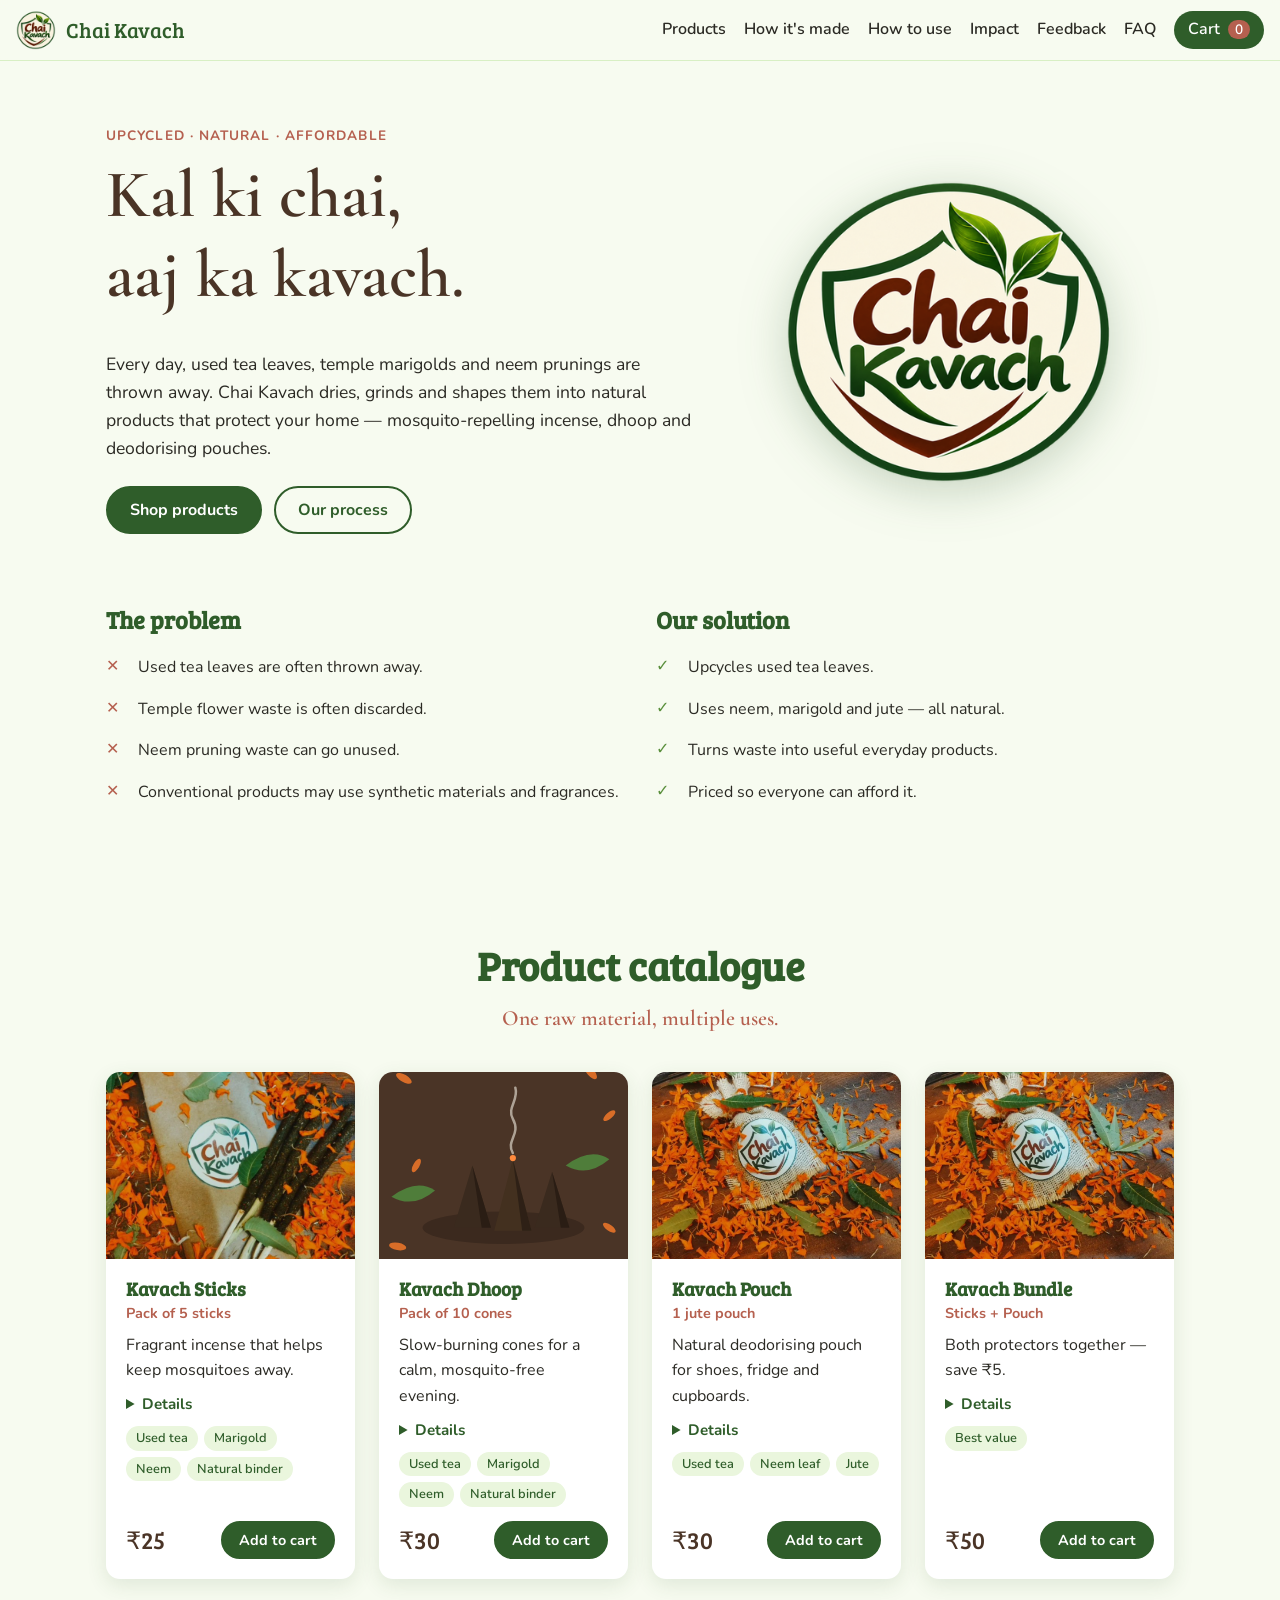
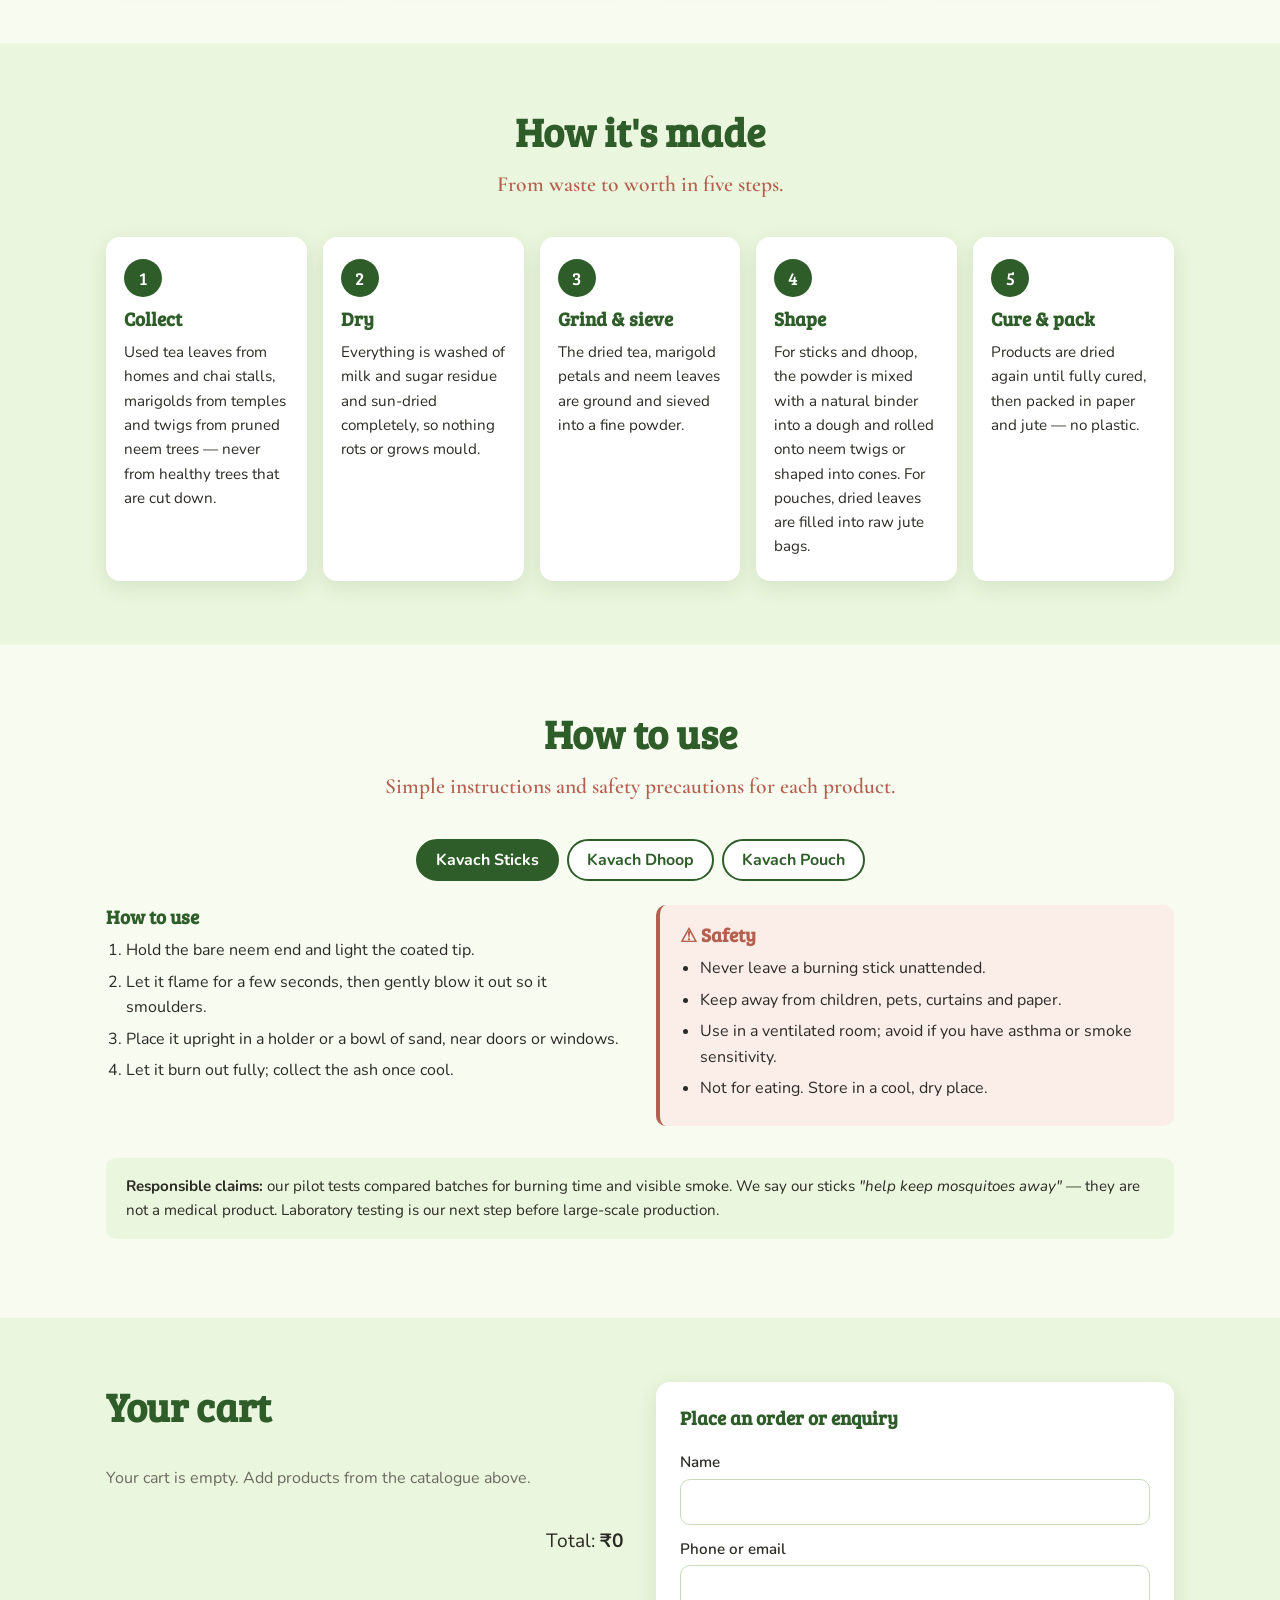
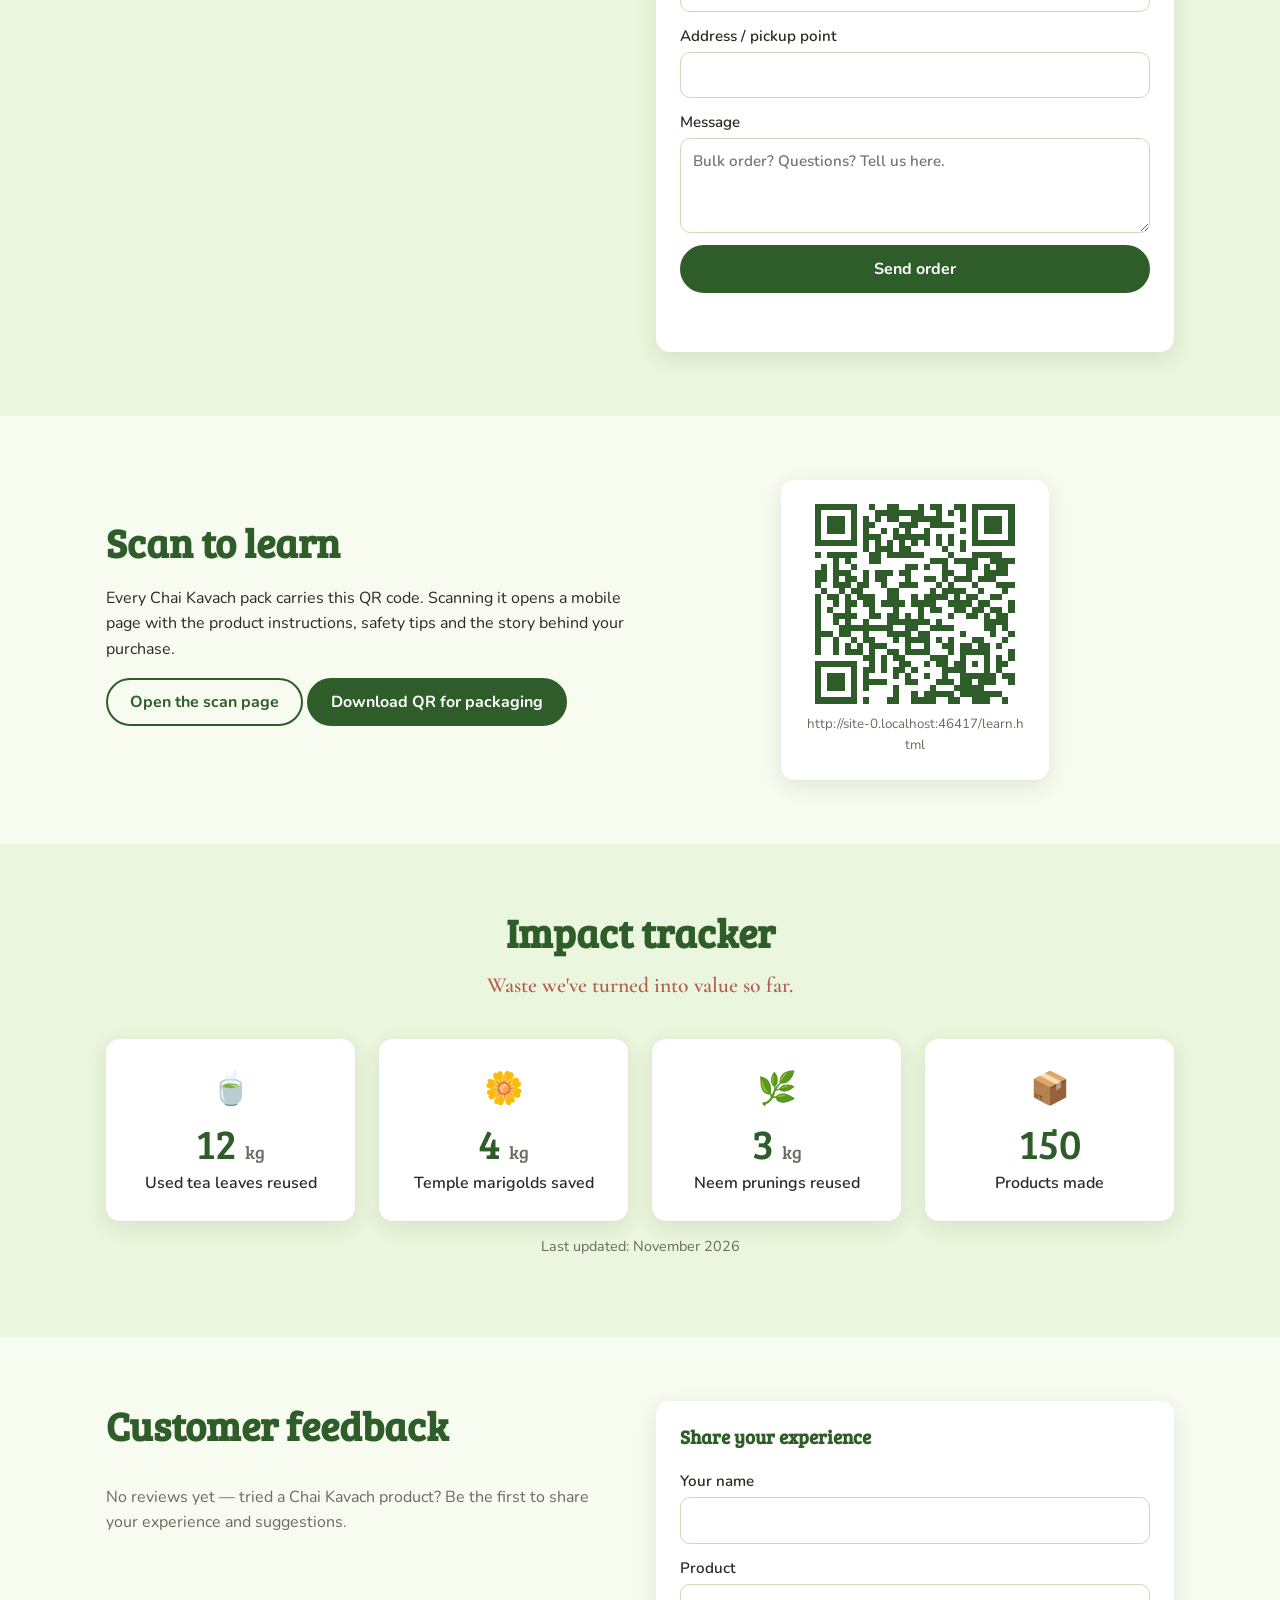
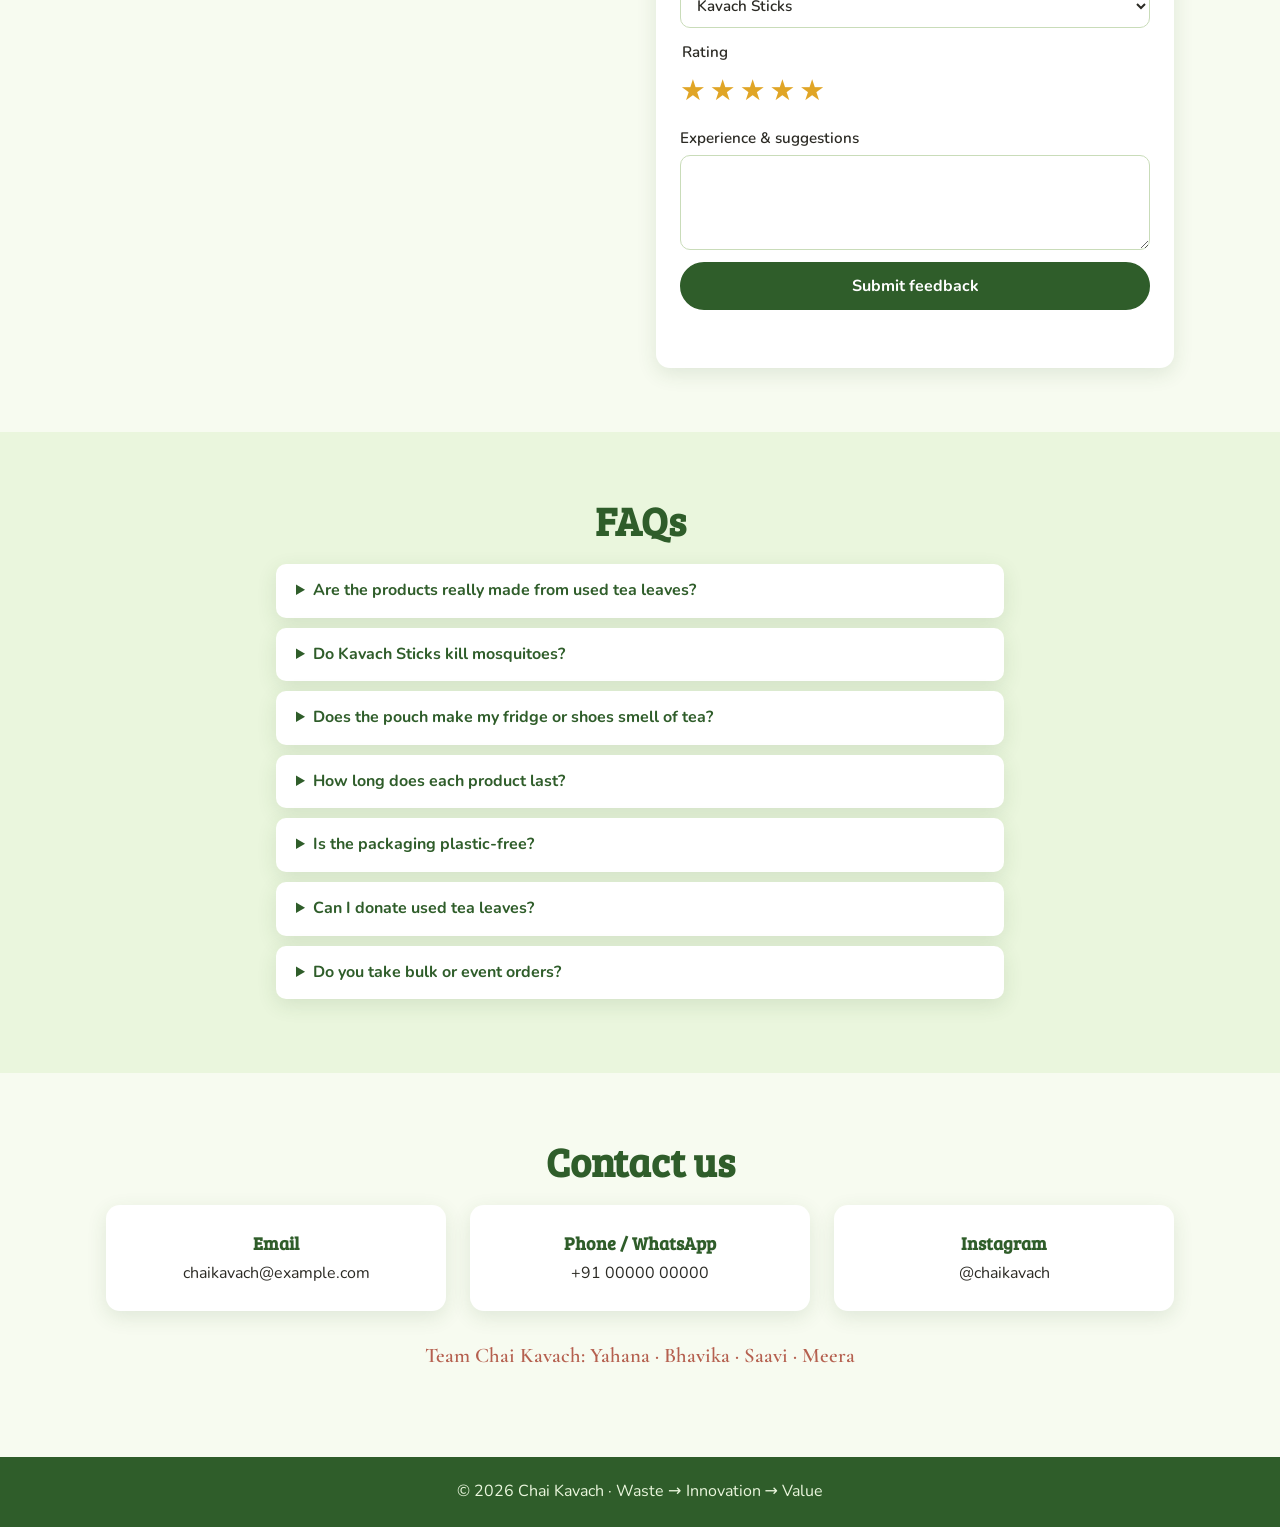
==== index.html @ c79f97a3 "Chai Kavach website Co-Authored-By: Claude Opus 5.5 <noreply@anthropic.com> Claude-Session: https://" ====
<!doctype html>
<html lang="en">
<head>
  <meta charset="utf-8">
  <meta name="viewport" content="width=device-width, initial-scale=1">
  <title>Chai Kavach — Kal ki chai, aaj ka kavach</title>
  <meta name="description" content="Chai Kavach upcycles used tea leaves, temple marigolds and pruned neem into natural incense sticks, dhoop and deodorising pouches.">
  <link rel="icon" href="images/favicon.png">
  <link rel="preconnect" href="https://fonts.googleapis.com">
  <link rel="preconnect" href="https://fonts.gstatic.com" crossorigin>
  <link href="https://fonts.googleapis.com/css2?family=Bree+Serif&family=Cormorant+Garamond:wght@500;600&family=Nunito:wght@400;600;700&display=swap" rel="stylesheet">
  <link rel="stylesheet" href="css/style.css">
</head>
<body>

<header class="site-header">
  <a href="#home" class="brand"><img src="images/logo.png" alt="" width="40" height="40"> Chai Kavach</a>
  <button class="nav-toggle" aria-expanded="false" aria-controls="nav" aria-label="Open menu">☰</button>
  <nav id="nav" class="nav">
    <a href="#products">Products</a>
    <a href="#made">How it's made</a>
    <a href="#use">How to use</a>
    <a href="#impact">Impact</a>
    <a href="#feedback">Feedback</a>
    <a href="#faq">FAQ</a>
    <a href="#shop" class="cart-link">Cart <span class="cart-count" id="cartCount">0</span></a>
  </nav>
</header>

<main>

<!-- HOME -->
<section id="home" class="hero">
  <div class="hero-text">
    <p class="eyebrow">Upcycled · Natural · Affordable</p>
    <h1>Kal ki chai,<br>aaj ka kavach.</h1>
    <p class="lead">Every day, used tea leaves, temple marigolds and neem prunings are thrown away. Chai Kavach dries, grinds and shapes them into natural products that protect your home — mosquito-repelling incense, dhoop and deodorising pouches.</p>
    <div class="hero-cta">
      <a href="#products" class="btn">Shop products</a>
      <a href="#made" class="btn btn-ghost">Our process</a>
    </div>
  </div>
  <img class="hero-logo" src="images/logo.png" alt="Chai Kavach logo" width="320" height="320">
</section>

<section class="problem">
  <div class="wrap two-col">
    <div>
      <h2>The problem</h2>
      <ul class="ticks bad">
        <li>Used tea leaves are often thrown away.</li>
        <li>Temple flower waste is often discarded.</li>
        <li>Neem pruning waste can go unused.</li>
        <li>Conventional products may use synthetic materials and fragrances.</li>
      </ul>
    </div>
    <div>
      <h2>Our solution</h2>
      <ul class="ticks good">
        <li>Upcycles used tea leaves.</li>
        <li>Uses neem, marigold and jute — all natural.</li>
        <li>Turns waste into useful everyday products.</li>
        <li>Priced so everyone can afford it.</li>
      </ul>
    </div>
  </div>
</section>

<!-- PRODUCTS -->
<section id="products" class="wrap">
  <h2 class="section-title">Product catalogue</h2>
  <p class="section-sub">One raw material, multiple uses.</p>
  <div class="grid products" id="productGrid"><!-- filled by js --></div>
</section>

<!-- HOW IT'S MADE -->
<section id="made" class="band">
  <div class="wrap">
    <h2 class="section-title">How it's made</h2>
    <p class="section-sub">From waste to worth in five steps.</p>
    <ol class="steps">
      <li><span>1</span><h3>Collect</h3><p>Used tea leaves from homes and chai stalls, marigolds from temples and twigs from pruned neem trees — never from healthy trees that are cut down.</p></li>
      <li><span>2</span><h3>Dry</h3><p>Everything is washed of milk and sugar residue and sun-dried completely, so nothing rots or grows mould.</p></li>
      <li><span>3</span><h3>Grind &amp; sieve</h3><p>The dried tea, marigold petals and neem leaves are ground and sieved into a fine powder.</p></li>
      <li><span>4</span><h3>Shape</h3><p>For sticks and dhoop, the powder is mixed with a natural binder into a dough and rolled onto neem twigs or shaped into cones. For pouches, dried leaves are filled into raw jute bags.</p></li>
      <li><span>5</span><h3>Cure &amp; pack</h3><p>Products are dried again until fully cured, then packed in paper and jute — no plastic.</p></li>
    </ol>
  </div>
</section>

<!-- HOW TO USE -->
<section id="use" class="wrap">
  <h2 class="section-title">How to use</h2>
  <p class="section-sub">Simple instructions and safety precautions for each product.</p>
  <div class="tabs" role="tablist">
    <button role="tab" aria-selected="true" data-tab="use-sticks">Kavach Sticks</button>
    <button role="tab" aria-selected="false" data-tab="use-dhoop">Kavach Dhoop</button>
    <button role="tab" aria-selected="false" data-tab="use-pouch">Kavach Pouch</button>
  </div>
  <div class="tab-panel" id="use-sticks">
    <div class="two-col">
      <div><h3>How to use</h3><ol>
        <li>Hold the bare neem end and light the coated tip.</li>
        <li>Let it flame for a few seconds, then gently blow it out so it smoulders.</li>
        <li>Place it upright in a holder or a bowl of sand, near doors or windows.</li>
        <li>Let it burn out fully; collect the ash once cool.</li></ol></div>
      <div class="safety"><h3>⚠ Safety</h3><ul>
        <li>Never leave a burning stick unattended.</li>
        <li>Keep away from children, pets, curtains and paper.</li>
        <li>Use in a ventilated room; avoid if you have asthma or smoke sensitivity.</li>
        <li>Not for eating. Store in a cool, dry place.</li></ul></div>
    </div>
  </div>
  <div class="tab-panel" id="use-dhoop" hidden>
    <div class="two-col">
      <div><h3>How to use</h3><ol>
        <li>Place one cone on a heat-proof dish or dhoop stand.</li>
        <li>Light the pointed tip and let it catch for a few seconds.</li>
        <li>Blow out the flame; the cone will smoulder and release fragrant smoke.</li>
        <li>One cone lasts roughly 15–20 minutes.</li></ol></div>
      <div class="safety"><h3>⚠ Safety</h3><ul>
        <li>The cone base gets hot — always use a heat-proof surface.</li>
        <li>Never leave it burning unattended or overnight.</li>
        <li>Keep away from children, pets and flammable items.</li>
        <li>Ventilate the room; stop use if you feel discomfort.</li></ul></div>
    </div>
  </div>
  <div class="tab-panel" id="use-pouch" hidden>
    <div class="two-col">
      <div><h3>How to use</h3><ol>
        <li>Place a pouch in shoes, the fridge, cupboards or drawers.</li>
        <li>It absorbs odour and moisture naturally.</li>
        <li>Every 2–3 weeks, refresh it by keeping it in sunlight for a few hours.</li>
        <li>After about 2 months, empty the tea leaves into plant soil as compost and reuse the jute bag.</li></ol></div>
      <div class="safety"><h3>⚠ Safety</h3><ul>
        <li>Not for eating — keep out of reach of children and pets.</li>
        <li>In the fridge, keep it away from direct contact with uncovered food.</li>
        <li>Do not let it get wet; replace if it gets damp or smells musty.</li></ul></div>
    </div>
  </div>
  <p class="claims"><strong>Responsible claims:</strong> our pilot tests compared batches for burning time and visible smoke. We say our sticks <em>"help keep mosquitoes away"</em> — they are not a medical product. Laboratory testing is our next step before large-scale production.</p>
</section>

<!-- SHOP / ENQUIRY -->
<section id="shop" class="band">
  <div class="wrap two-col shop">
    <div>
      <h2 class="section-title left">Your cart</h2>
      <div id="cartItems" class="cart-items"><p class="muted">Your cart is empty. Add products from the catalogue above.</p></div>
      <p class="cart-total">Total: <strong id="cartTotal">₹0</strong></p>
    </div>
    <form id="orderForm" class="card form">
      <h3>Place an order or enquiry</h3>
      <label>Name <input name="name" required autocomplete="name"></label>
      <label>Phone or email <input name="contact" required></label>
      <label>Address / pickup point <input name="address"></label>
      <label>Message <textarea name="message" rows="3" placeholder="Bulk order? Questions? Tell us here."></textarea></label>
      <button class="btn" type="submit">Send order</button>
      <p class="form-note" id="orderNote" role="status"></p>
    </form>
  </div>
</section>

<!-- QR -->
<section id="qr" class="wrap two-col qr-section">
  <div>
    <h2 class="section-title left">Scan to learn</h2>
    <p>Every Chai Kavach pack carries this QR code. Scanning it opens a mobile page with the product instructions, safety tips and the story behind your purchase.</p>
    <p><a class="btn btn-ghost" href="learn.html">Open the scan page</a> <button class="btn" id="qrDownload" type="button">Download QR for packaging</button></p>
  </div>
  <div class="qr-box"><div id="qrCode" aria-label="QR code linking to the Chai Kavach learn page"></div><small id="qrUrl"></small></div>
</section>

<!-- IMPACT -->
<section id="impact" class="band impact">
  <div class="wrap">
    <h2 class="section-title">Impact tracker</h2>
    <p class="section-sub">Waste we've turned into value so far.</p>
    <div class="grid stats" id="impactStats"><!-- filled by js --></div>
    <p class="muted center small" id="impactUpdated"></p>
  </div>
</section>

<!-- FEEDBACK -->
<section id="feedback" class="wrap two-col">
  <div>
    <h2 class="section-title left">Customer feedback</h2>
    <div id="reviews" class="reviews"></div>
  </div>
  <form id="feedbackForm" class="card form">
    <h3>Share your experience</h3>
    <label>Your name <input name="name" required></label>
    <label>Product
      <select name="product"><option>Kavach Sticks</option><option>Kavach Dhoop</option><option>Kavach Pouch</option><option>Bundle</option></select>
    </label>
    <fieldset class="stars-input"><legend>Rating</legend>
      <input type="radio" id="s5" name="rating" value="5" checked><label for="s5" title="5 stars">★</label>
      <input type="radio" id="s4" name="rating" value="4"><label for="s4" title="4 stars">★</label>
      <input type="radio" id="s3" name="rating" value="3"><label for="s3" title="3 stars">★</label>
      <input type="radio" id="s2" name="rating" value="2"><label for="s2" title="2 stars">★</label>
      <input type="radio" id="s1" name="rating" value="1"><label for="s1" title="1 star">★</label>
    </fieldset>
    <label>Experience &amp; suggestions <textarea name="text" rows="3" required></textarea></label>
    <button class="btn" type="submit">Submit feedback</button>
    <p class="form-note" id="feedbackNote" role="status"></p>
  </form>
</section>

<!-- FAQ -->
<section id="faq" class="band">
  <div class="wrap narrow">
    <h2 class="section-title">FAQs</h2>
    <details><summary>Are the products really made from used tea leaves?</summary><p>Yes. Used tea leaves are collected, cleaned of milk and sugar, sun-dried and ground. They are the main ingredient in all three products.</p></details>
    <details><summary>Do Kavach Sticks kill mosquitoes?</summary><p>No. They contain no insecticide. The neem and marigold smoke helps keep mosquitoes away. We're planning lab testing before scaling up.</p></details>
    <details><summary>Does the pouch make my fridge or shoes smell of tea?</summary><p>Only a faint, earthy smell at first. Dried tea leaves absorb odours rather than adding fragrance.</p></details>
    <details><summary>How long does each product last?</summary><p>A stick burns for about 30–45 minutes, a dhoop cone for about 15–20 minutes, and a pouch stays effective for about 2 months if you sun it regularly.</p></details>
    <details><summary>Is the packaging plastic-free?</summary><p>Yes. Sticks and dhoop come in paper packs and the pouch itself is raw jute.</p></details>
    <details><summary>Can I donate used tea leaves?</summary><p>Yes, please! Dry them first and get in touch through the contact details below.</p></details>
    <details><summary>Do you take bulk or event orders?</summary><p>Yes — use the order form and mention the quantity you need.</p></details>
  </div>
</section>

<!-- CONTACT -->
<section id="contact" class="wrap contact">
  <h2 class="section-title">Contact us</h2>
  <div class="grid contact-grid">
    <a class="card" id="contactEmail" href="#"><strong>Email</strong><span></span></a>
    <a class="card" id="contactPhone" href="#"><strong>Phone / WhatsApp</strong><span></span></a>
    <a class="card" id="contactInsta" href="#" target="_blank" rel="noopener"><strong>Instagram</strong><span></span></a>
  </div>
  <p class="team">Team Chai Kavach: Yahana · Bhavika · Saavi · Meera</p>
</section>

</main>

<footer class="site-footer">
  <p>© <span id="year"></span> Chai Kavach · Waste → Innovation → Value</p>
</footer>

<script src="js/qrcode.min.js"></script>
<script src="js/config.js"></script>
<script src="js/main.js"></script>
</body>
</html>
---- css/style.css ----
:root {
  --green-900: #24461f;
  --green-700: #2f5d2a;
  --green-500: #5a8f3c;
  --green-200: #d8efc4;
  --green-100: #eaf6dd;
  --bg: #f7fbf0;
  --terra: #b5604f;
  --brown: #4a3426;
  --text: #2b2a24;
  --muted: #6b6a60;
  --white: #fff;
  --radius: 14px;
  --shadow: 0 6px 20px rgba(47, 93, 42, .12);
}

* { box-sizing: border-box; }
html { scroll-behavior: smooth; scroll-padding-top: 72px; }
body {
  margin: 0; background: var(--bg); color: var(--text);
  font: 16px/1.6 "Nunito", system-ui, sans-serif;
}
img { max-width: 100%; display: block; }
a { color: var(--green-700); }
h1, h2, h3 { font-family: "Bree Serif", Georgia, serif; color: var(--green-700); line-height: 1.2; margin: 0 0 .5em; }
h3 { font-size: 1.2rem; }

.wrap { max-width: 1100px; margin: 0 auto; padding: 64px 16px; }
.wrap.narrow { max-width: 760px; }
.band { background: var(--green-100); }
.two-col { display: grid; grid-template-columns: 1fr 1fr; gap: 32px; align-items: start; }
.grid { display: grid; gap: 24px; }
.center { text-align: center; }
.small { font-size: .9rem; }
.muted { color: var(--muted); }
.section-title { text-align: center; font-size: clamp(1.8rem, 4vw, 2.5rem); }
.section-title.left { text-align: left; }
.section-sub { text-align: center; margin: -8px 0 36px; color: var(--terra); font-family: "Cormorant Garamond", serif; font-size: 1.35rem; font-weight: 600; }

.card { background: var(--white); border-radius: var(--radius); box-shadow: var(--shadow); padding: 24px; }

.btn {
  display: inline-block; border: 2px solid var(--green-700); background: var(--green-700); color: var(--white);
  padding: 11px 22px; border-radius: 999px; font: 700 1rem "Nunito", sans-serif; text-decoration: none; cursor: pointer;
  transition: transform .15s, background .15s;
}
.btn:hover { background: var(--green-900); transform: translateY(-1px); }
.btn:focus-visible, button:focus-visible, a:focus-visible, input:focus-visible, textarea:focus-visible, select:focus-visible { outline: 3px solid var(--terra); outline-offset: 2px; }
.btn-ghost { background: transparent; color: var(--green-700); }
.btn-ghost:hover { background: var(--green-200); }
.btn-sm { padding: 7px 16px; font-size: .9rem; }

/* Header */
.site-header {
  position: sticky; top: 0; z-index: 10; display: flex; align-items: center; justify-content: space-between;
  padding: 10px 16px; background: rgba(247, 251, 240, .94); backdrop-filter: blur(6px); border-bottom: 1px solid var(--green-200);
}
.brand { display: flex; align-items: center; gap: 10px; font: 1.3rem "Bree Serif", serif; color: var(--green-700); text-decoration: none; }
.nav { display: flex; gap: 18px; align-items: center; }
.nav a { text-decoration: none; font-weight: 600; color: var(--text); }
.nav a:hover { color: var(--green-700); }
.cart-link { background: var(--green-700); color: var(--white) !important; padding: 6px 14px; border-radius: 999px; }
.cart-count { background: var(--terra); border-radius: 999px; padding: 0 7px; margin-left: 4px; font-size: .85rem; }
.nav-toggle { display: none; background: none; border: 0; font-size: 1.6rem; color: var(--green-700); cursor: pointer; }

/* Hero */
.hero {
  max-width: 1100px; margin: 0 auto; padding: 64px 16px 48px;
  display: grid; grid-template-columns: 1.3fr 1fr; gap: 32px; align-items: center;
}
.eyebrow { color: var(--terra); font-weight: 700; letter-spacing: .08em; text-transform: uppercase; font-size: .85rem; margin: 0 0 8px; }
.hero h1 { font-family: "Cormorant Garamond", serif; color: var(--brown); font-size: clamp(2.6rem, 6vw, 4.2rem); font-weight: 600; }
.lead { font-size: 1.1rem; max-width: 56ch; }
.hero-cta { display: flex; gap: 12px; flex-wrap: wrap; margin-top: 24px; }
.hero-logo { width: 100%; max-width: 340px; justify-self: center; filter: drop-shadow(0 10px 24px rgba(47, 93, 42, .25)); }

.problem .wrap { padding-top: 24px; }
.ticks { list-style: none; padding: 0; margin: 0; }
.ticks li { padding: 8px 0 8px 32px; position: relative; }
.ticks li::before { position: absolute; left: 0; top: 7px; font-weight: 700; }
.ticks.bad li::before { content: "✕"; color: var(--terra); }
.ticks.good li::before { content: "✓"; color: var(--green-500); }

/* Products */
.products { grid-template-columns: repeat(auto-fill, minmax(240px, 1fr)); }
.product { padding: 0; overflow: hidden; display: flex; flex-direction: column; }
.product img { aspect-ratio: 4 / 3; object-fit: cover; width: 100%; }
.product-body { padding: 18px 20px 20px; display: flex; flex-direction: column; flex: 1; }
.product-body h3 { margin-bottom: 2px; }
.pack { color: var(--terra); font-weight: 700; margin: 0 0 6px; font-size: .9rem; }
.product-body p { margin: 0 0 8px; }
.product details { margin-bottom: 10px; font-size: .95rem; }
.product summary { cursor: pointer; color: var(--green-700); font-weight: 700; }
.chips { list-style: none; padding: 0; margin: 0 0 14px; display: flex; flex-wrap: wrap; gap: 6px; }
.chips li { background: var(--green-100); color: var(--green-700); border-radius: 999px; padding: 2px 10px; font-size: .8rem; font-weight: 600; }
.buy { margin-top: auto; display: flex; justify-content: space-between; align-items: center; }
.price { font: 1.5rem "Bree Serif", serif; color: var(--brown); }

/* Steps */
.steps { list-style: none; padding: 0; margin: 0; display: grid; grid-template-columns: repeat(5, 1fr); gap: 16px; counter-reset: s; }
.steps li { background: var(--white); border-radius: var(--radius); padding: 22px 18px; box-shadow: var(--shadow); position: relative; }
.steps span { display: grid; place-items: center; width: 38px; height: 38px; border-radius: 50%; background: var(--green-700); color: var(--white); font: 1.1rem "Bree Serif", serif; margin-bottom: 10px; }
.steps p { margin: 0; font-size: .95rem; }

/* Tabs */
.tabs { display: flex; justify-content: center; gap: 8px; flex-wrap: wrap; margin-bottom: 24px; }
.tabs button { border: 2px solid var(--green-700); background: var(--white); color: var(--green-700); padding: 8px 18px; border-radius: 999px; font: 700 1rem "Nunito", sans-serif; cursor: pointer; }
.tabs button[aria-selected="true"] { background: var(--green-700); color: var(--white); }
.tab-panel ol, .tab-panel ul { padding-left: 20px; margin: 0; }
.tab-panel li { margin-bottom: 6px; }
.safety { background: #fbeee9; border-left: 4px solid var(--terra); border-radius: 10px; padding: 18px 20px; }
.safety h3 { color: var(--terra); }
.claims { margin-top: 32px; background: var(--green-100); padding: 16px 20px; border-radius: 10px; font-size: .95rem; }

/* Shop / forms */
.form { display: flex; flex-direction: column; gap: 12px; }
.form label { display: flex; flex-direction: column; font-weight: 600; font-size: .95rem; gap: 4px; }
.form input, .form textarea, .form select {
  font: inherit; padding: 10px 12px; border: 1.5px solid #c9dcb9; border-radius: 10px; background: var(--white); color: var(--text);
}
.form-note { margin: 0; color: var(--green-700); font-weight: 600; min-height: 1.4em; }
.cart-items { display: flex; flex-direction: column; gap: 8px; }
.cart-line { display: grid; grid-template-columns: 1fr auto 70px; align-items: center; gap: 12px; background: var(--white); padding: 12px 16px; border-radius: 10px; }
.cart-line strong { text-align: right; }
.qty { display: inline-flex; align-items: center; gap: 10px; }
.qty button { width: 28px; height: 28px; border-radius: 50%; border: 1.5px solid var(--green-700); background: var(--white); color: var(--green-700); font-weight: 700; cursor: pointer; }
.cart-total { font-size: 1.2rem; text-align: right; }

/* QR */
.qr-section { align-items: center; }
.qr-box { justify-self: center; text-align: center; background: var(--white); padding: 24px; border-radius: var(--radius); box-shadow: var(--shadow); }
.qr-box small { display: block; margin-top: 10px; color: var(--muted); word-break: break-all; max-width: 220px; }
#qrCode img, #qrCode canvas { margin: 0 auto; }

/* Impact */
.stats { grid-template-columns: repeat(4, 1fr); }
.stat { text-align: center; }
.stat-icon { font-size: 2rem; }
.stat-num { font: 2.6rem "Bree Serif", serif; color: var(--green-700); }
.stat-num small { font-size: 1.1rem; color: var(--muted); }
.stat-label { font-weight: 600; }

/* Reviews */
.reviews { display: flex; flex-direction: column; gap: 14px; max-height: 520px; overflow: auto; }
.review { margin: 0; padding: 18px 20px; }
.review p { margin: 6px 0; }
.review footer { color: var(--muted); font-size: .9rem; }
.stars { color: #e0a526; letter-spacing: 2px; }
.stars-input { border: 0; padding: 0; margin: 0; display: flex; flex-direction: row-reverse; justify-content: flex-end; gap: 4px; }
.stars-input legend { font-weight: 600; font-size: .95rem; margin-bottom: 4px; }
.stars-input input { position: absolute; opacity: 0; }
.stars-input label { font-size: 1.8rem; color: #d6d3c6; cursor: pointer; }
.stars-input input:checked ~ label, .stars-input label:hover, .stars-input label:hover ~ label { color: #e0a526; }
.stars-input input:focus-visible + label { outline: 2px solid var(--terra); }

/* FAQ */
details { background: var(--white); border-radius: 10px; margin-bottom: 10px; }
#faq details { padding: 14px 20px; box-shadow: var(--shadow); }
#faq summary { cursor: pointer; font-weight: 700; color: var(--green-700); }
#faq details p { margin: 10px 0 0; }

/* Contact */
.contact-grid { grid-template-columns: repeat(3, 1fr); }
.contact-grid .card { text-decoration: none; color: var(--text); display: flex; flex-direction: column; gap: 4px; text-align: center; }
.contact-grid strong { color: var(--green-700); font-family: "Bree Serif", serif; font-size: 1.1rem; }
.team { text-align: center; margin-top: 28px; color: var(--terra); font-family: "Cormorant Garamond", serif; font-size: 1.3rem; font-weight: 600; }

.site-footer { background: var(--green-700); color: var(--green-100); text-align: center; padding: 22px 16px; }
.site-footer p { margin: 0; }

/* Learn page */
.learn-head { text-align: center; margin-bottom: 24px; }
.learn-head img { margin: 0 auto 12px; }
.tag { font-family: "Cormorant Garamond", serif; color: var(--brown); font-size: 1.5rem; margin: 0; }
.learn .card { margin-bottom: 24px; }
.learn .safety { margin-top: 18px; }
.flow { background: var(--green-100); padding: 12px 16px; border-radius: 10px; font-weight: 700; color: var(--green-700); text-align: center; }
.learn-actions { display: flex; gap: 12px; justify-content: center; flex-wrap: wrap; margin-bottom: 16px; }

/* Responsive */
@media (max-width: 900px) {
  .steps { grid-template-columns: 1fr 1fr; }
  .stats { grid-template-columns: 1fr 1fr; }
}
@media (max-width: 760px) {
  .wrap { padding: 48px 16px; }
  .two-col, .hero { grid-template-columns: 1fr; }
  .hero { padding-top: 32px; text-align: center; }
  .hero .lead { margin-inline: auto; }
  .hero-cta { justify-content: center; }
  .hero-logo { max-width: 220px; grid-row: 1; }
  .section-title.left { text-align: center; }
  .steps, .contact-grid { grid-template-columns: 1fr; }
  .nav-toggle { display: block; }
  .nav { display: none; position: absolute; top: 100%; left: 0; right: 0; flex-direction: column; background: var(--bg); padding: 12px 16px 20px; border-bottom: 1px solid var(--green-200); }
  .nav.open { display: flex; }
}
@media (max-width: 420px) {
  .stats { grid-template-columns: 1fr; }
}
@media (prefers-reduced-motion: reduce) {
  html { scroll-behavior: auto; }
  .btn { transition: none; }
}
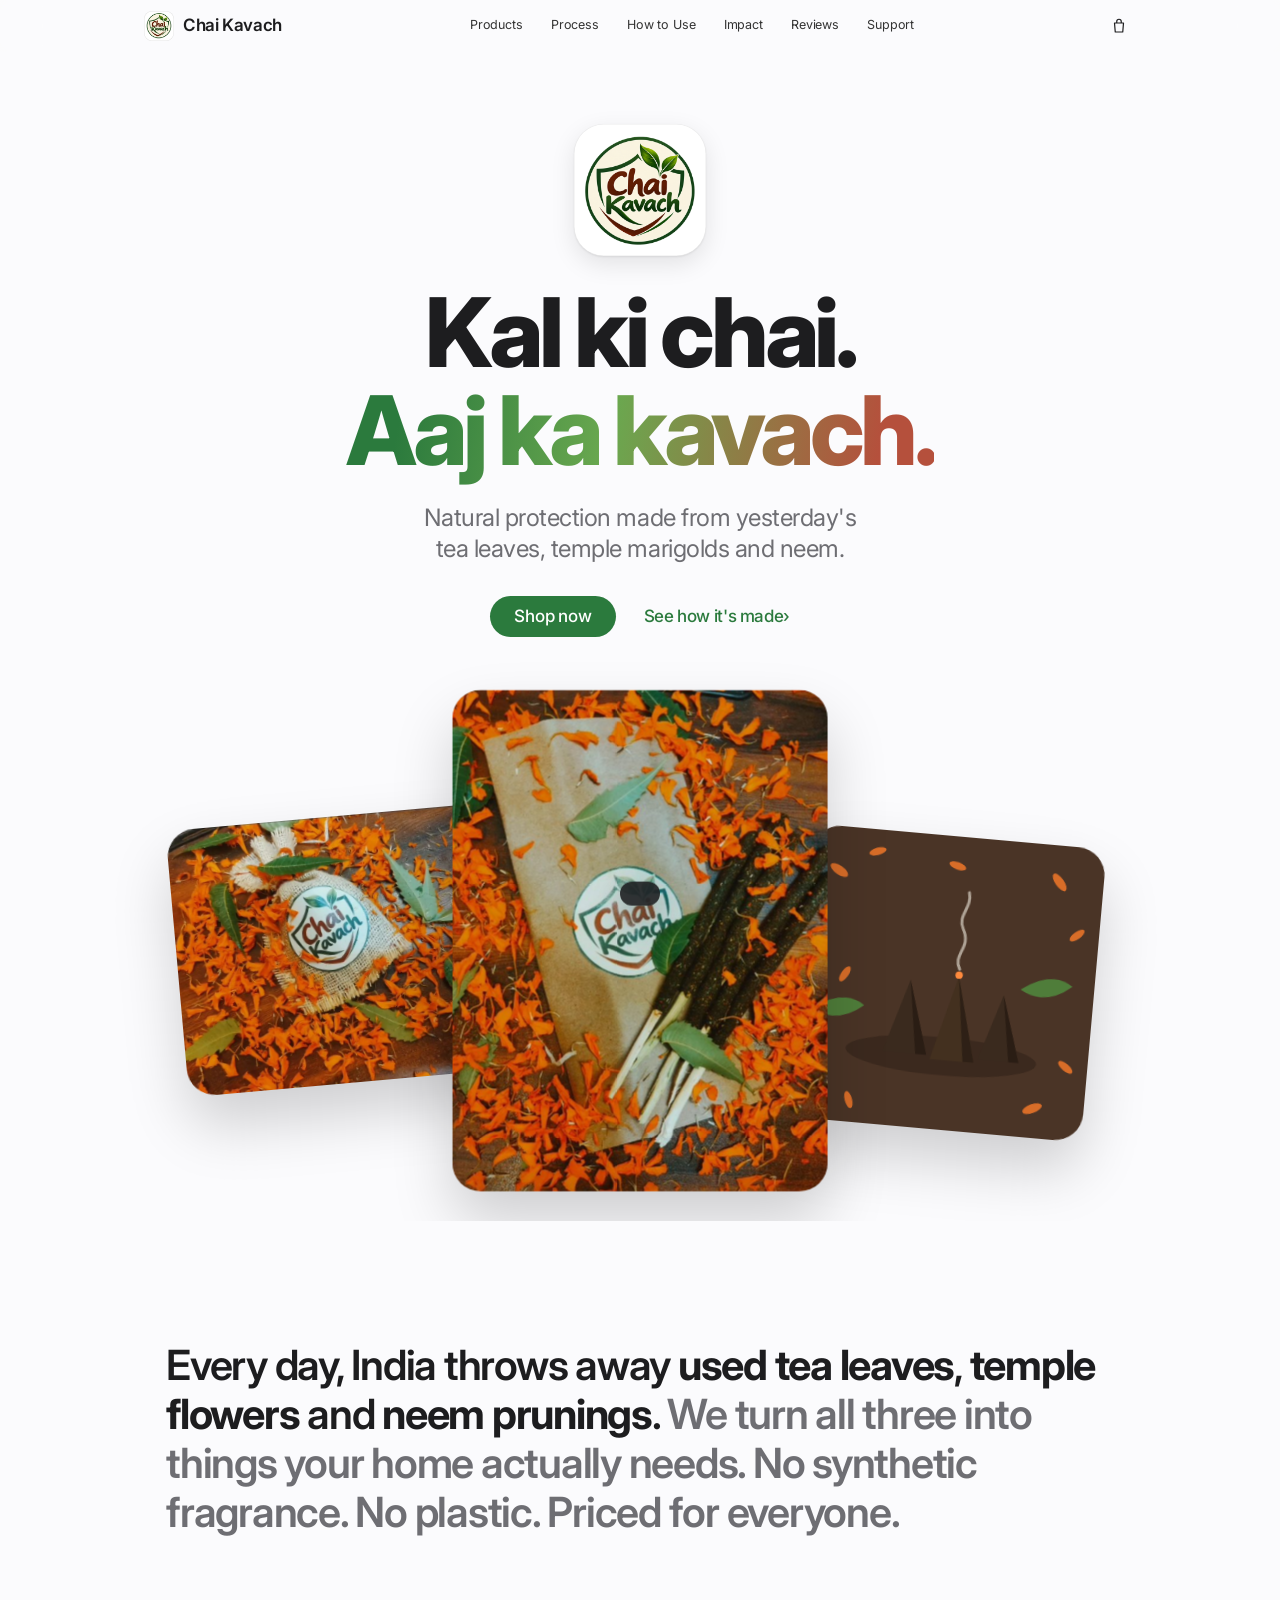
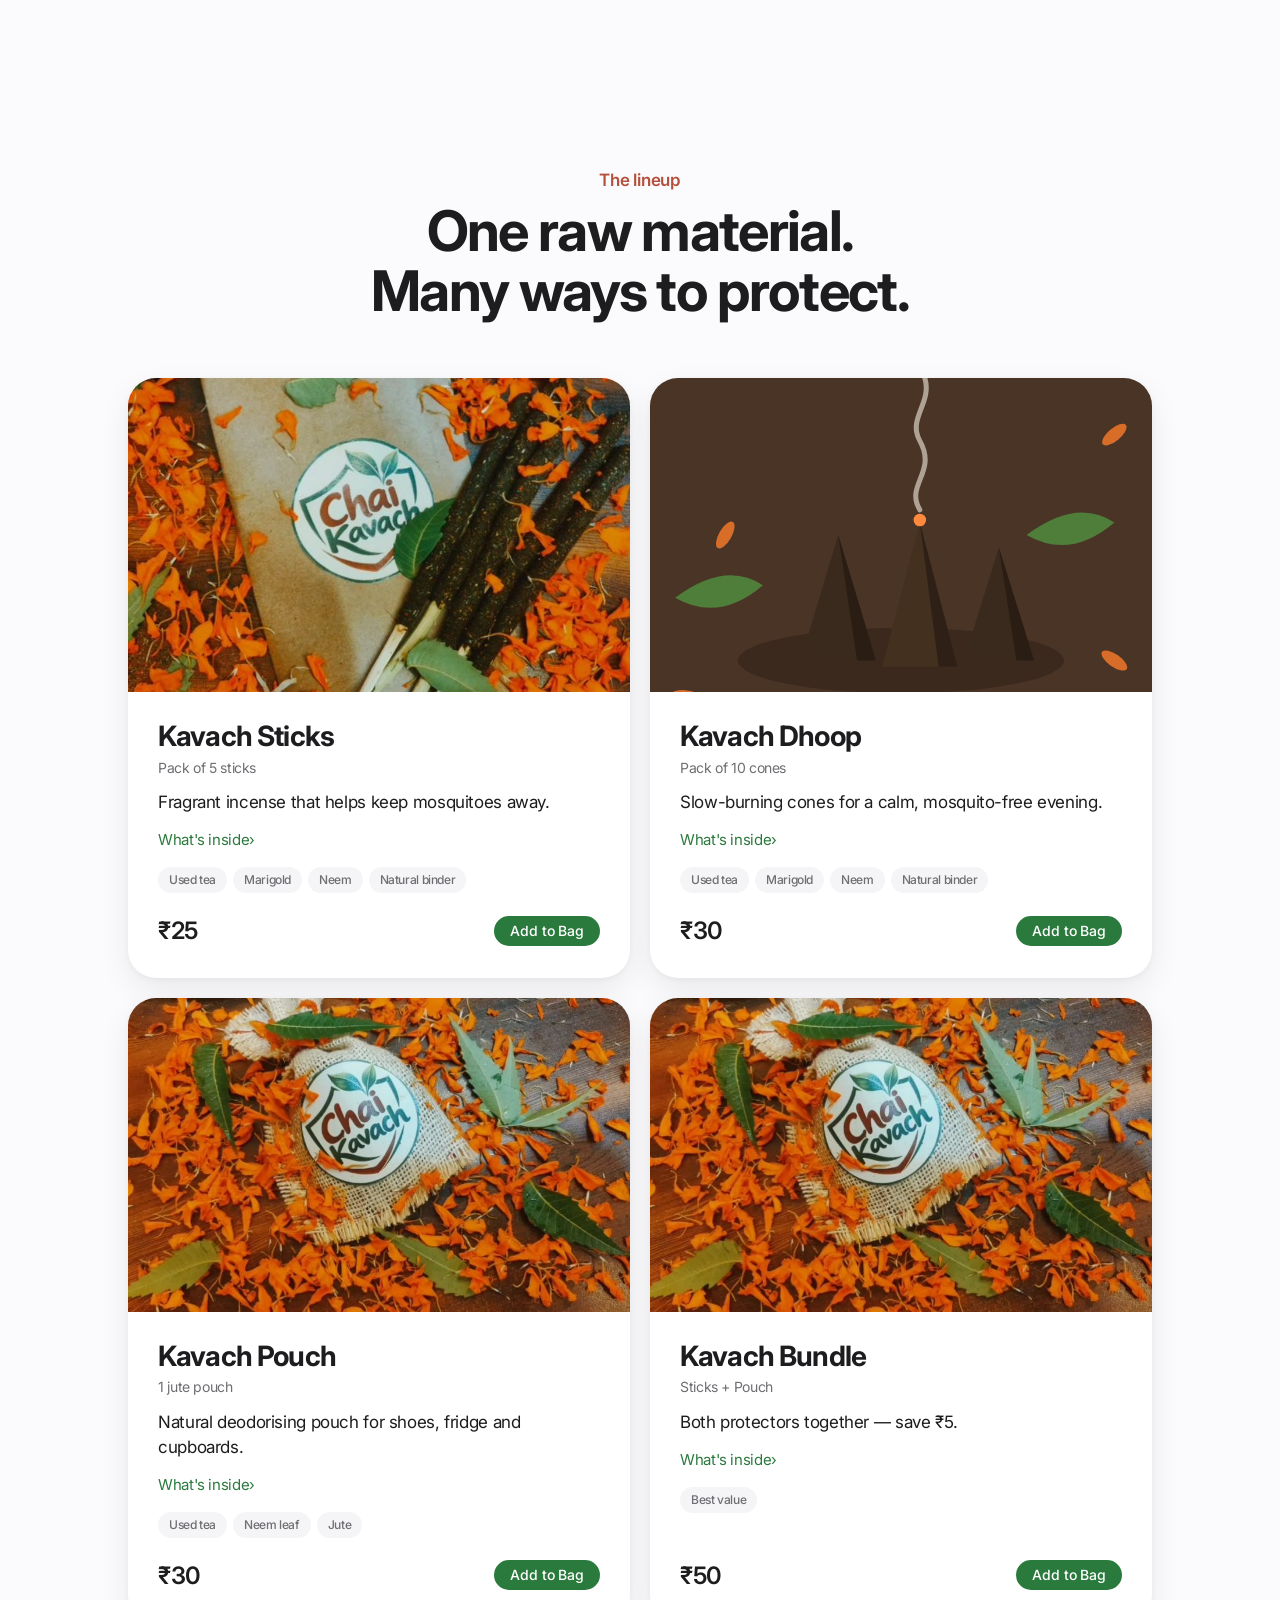
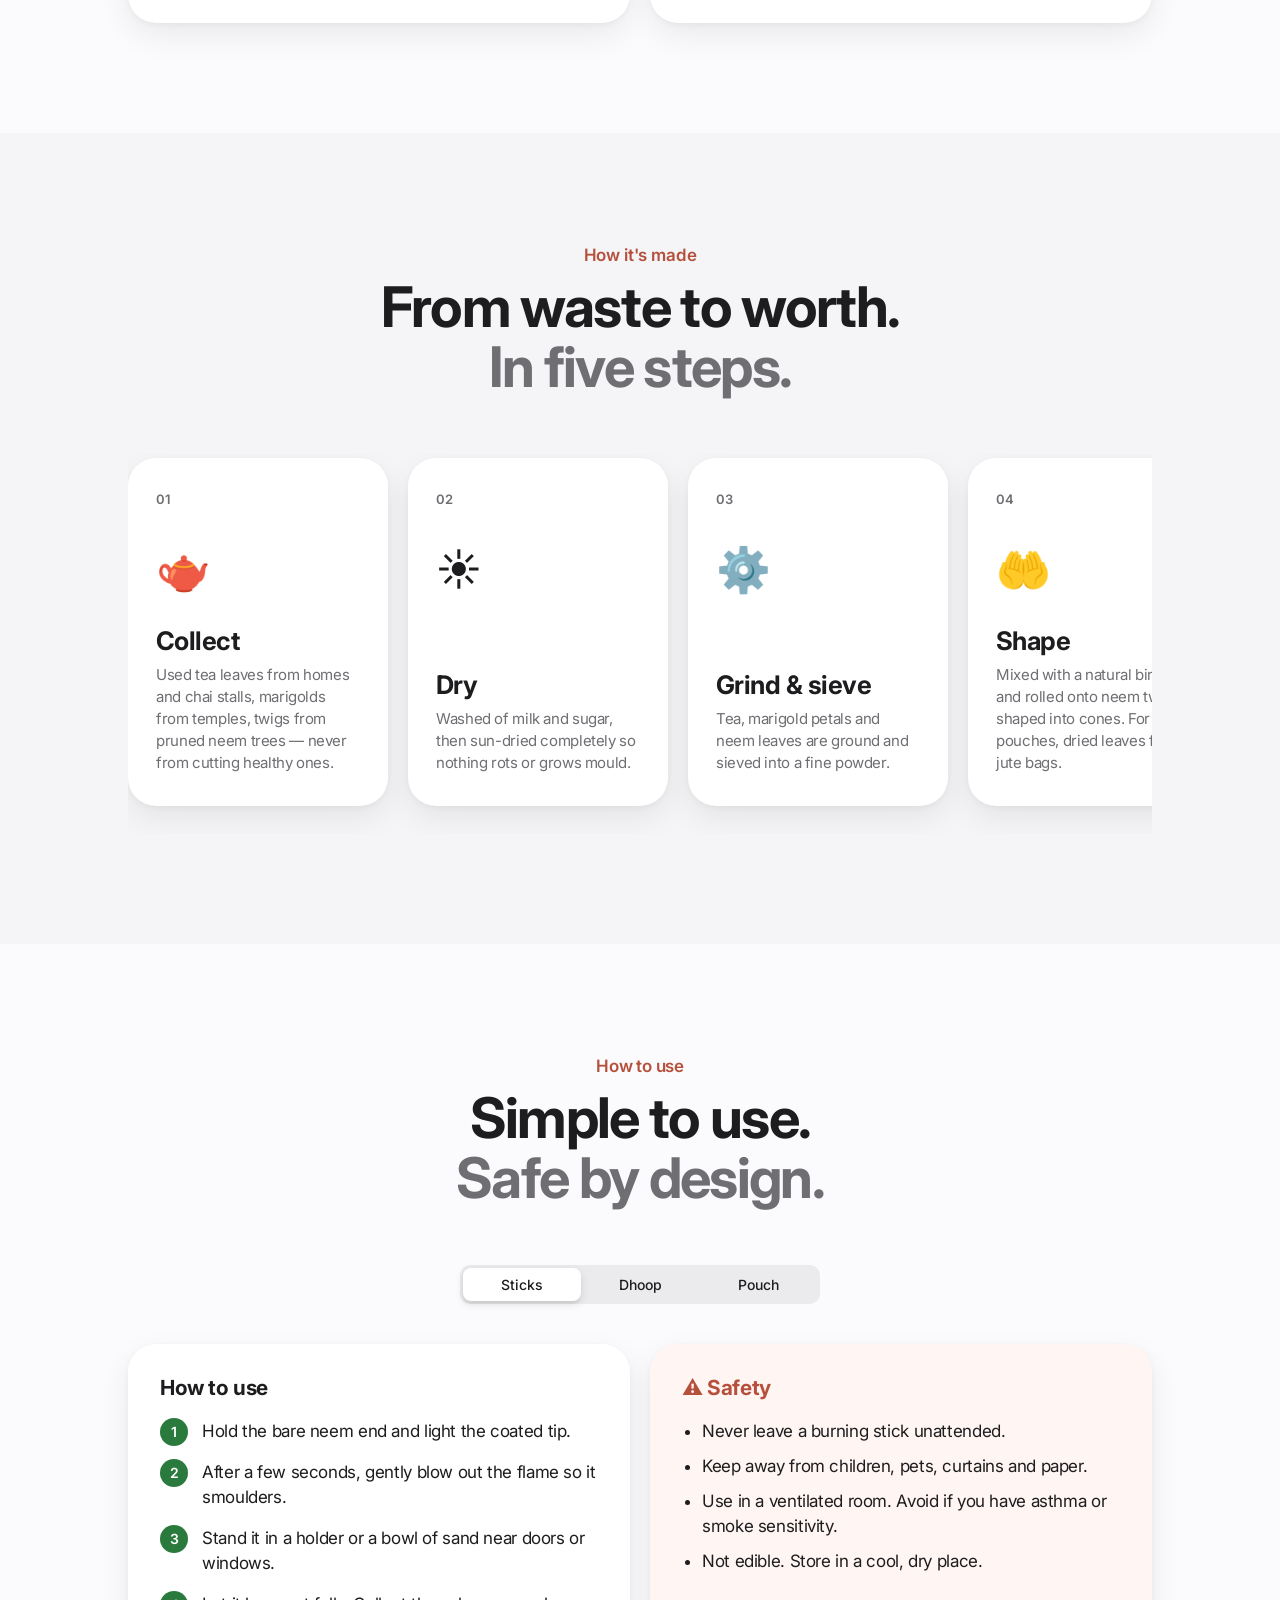
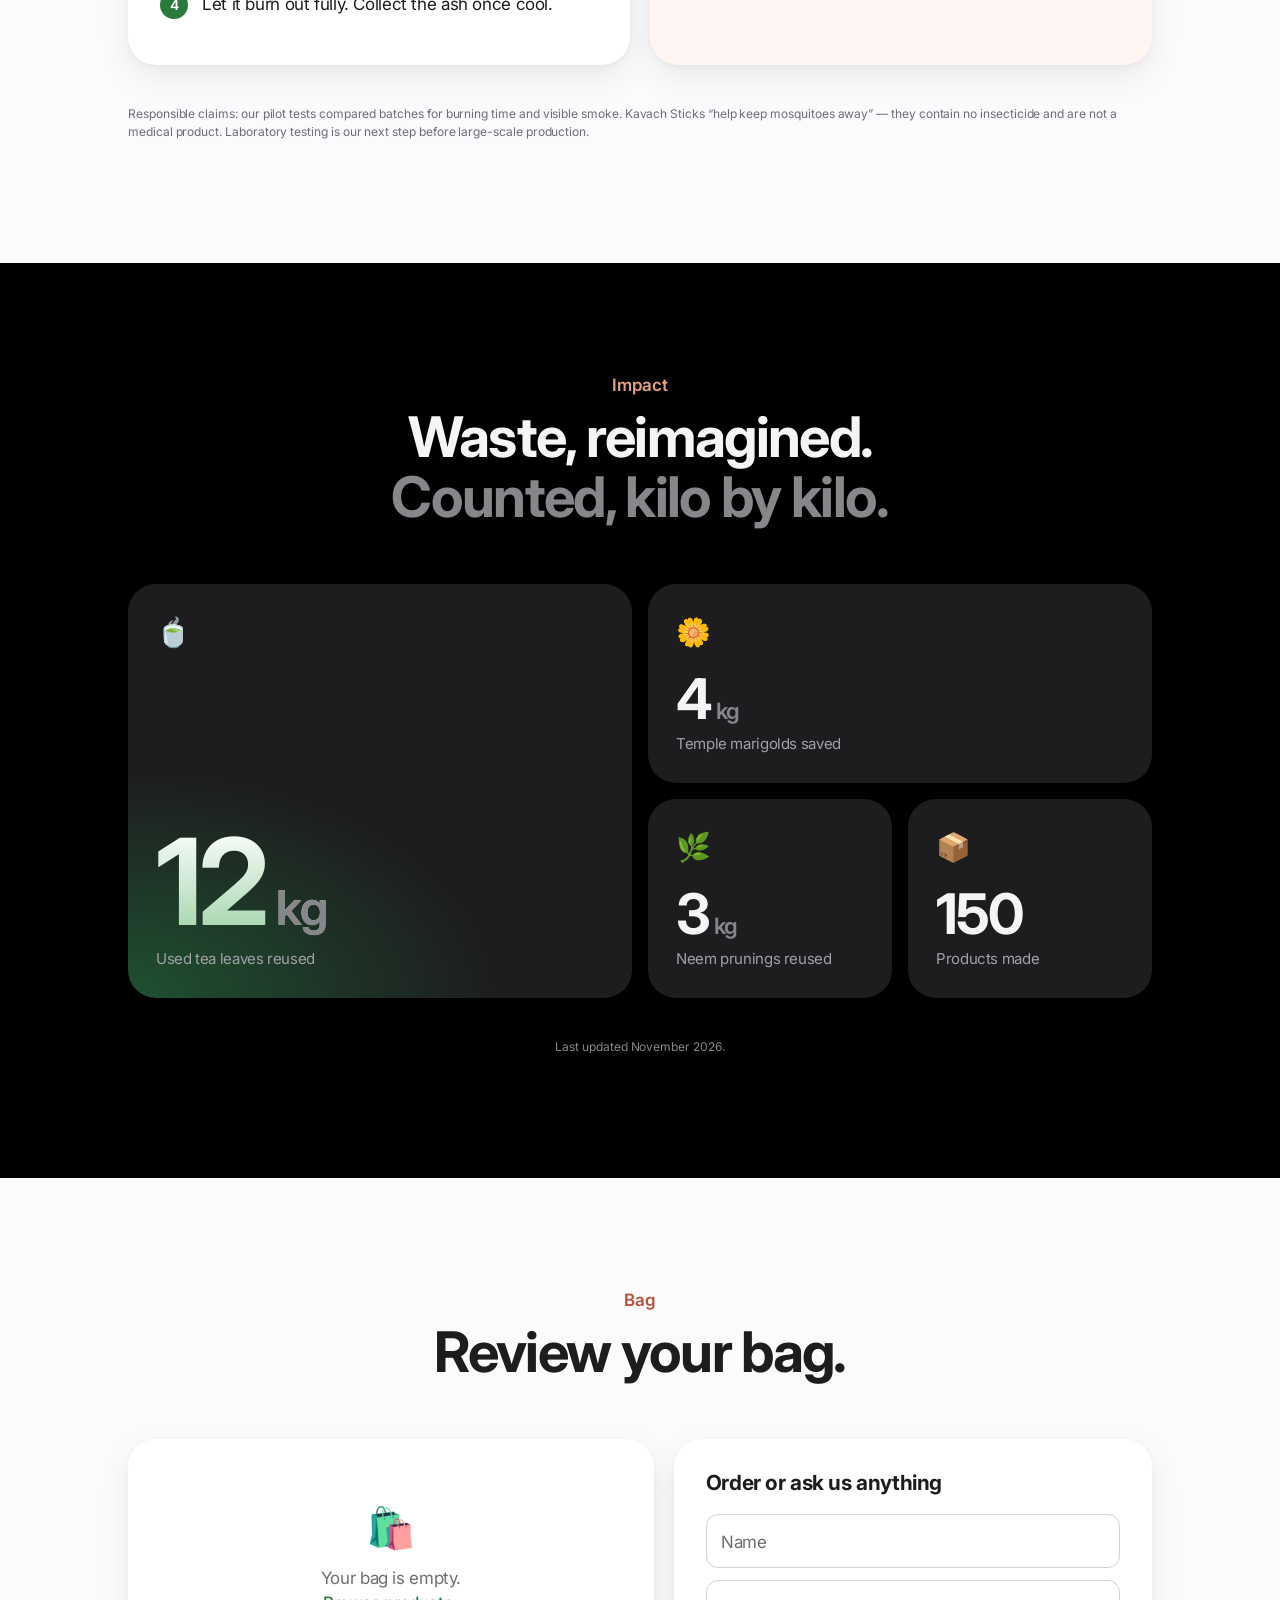
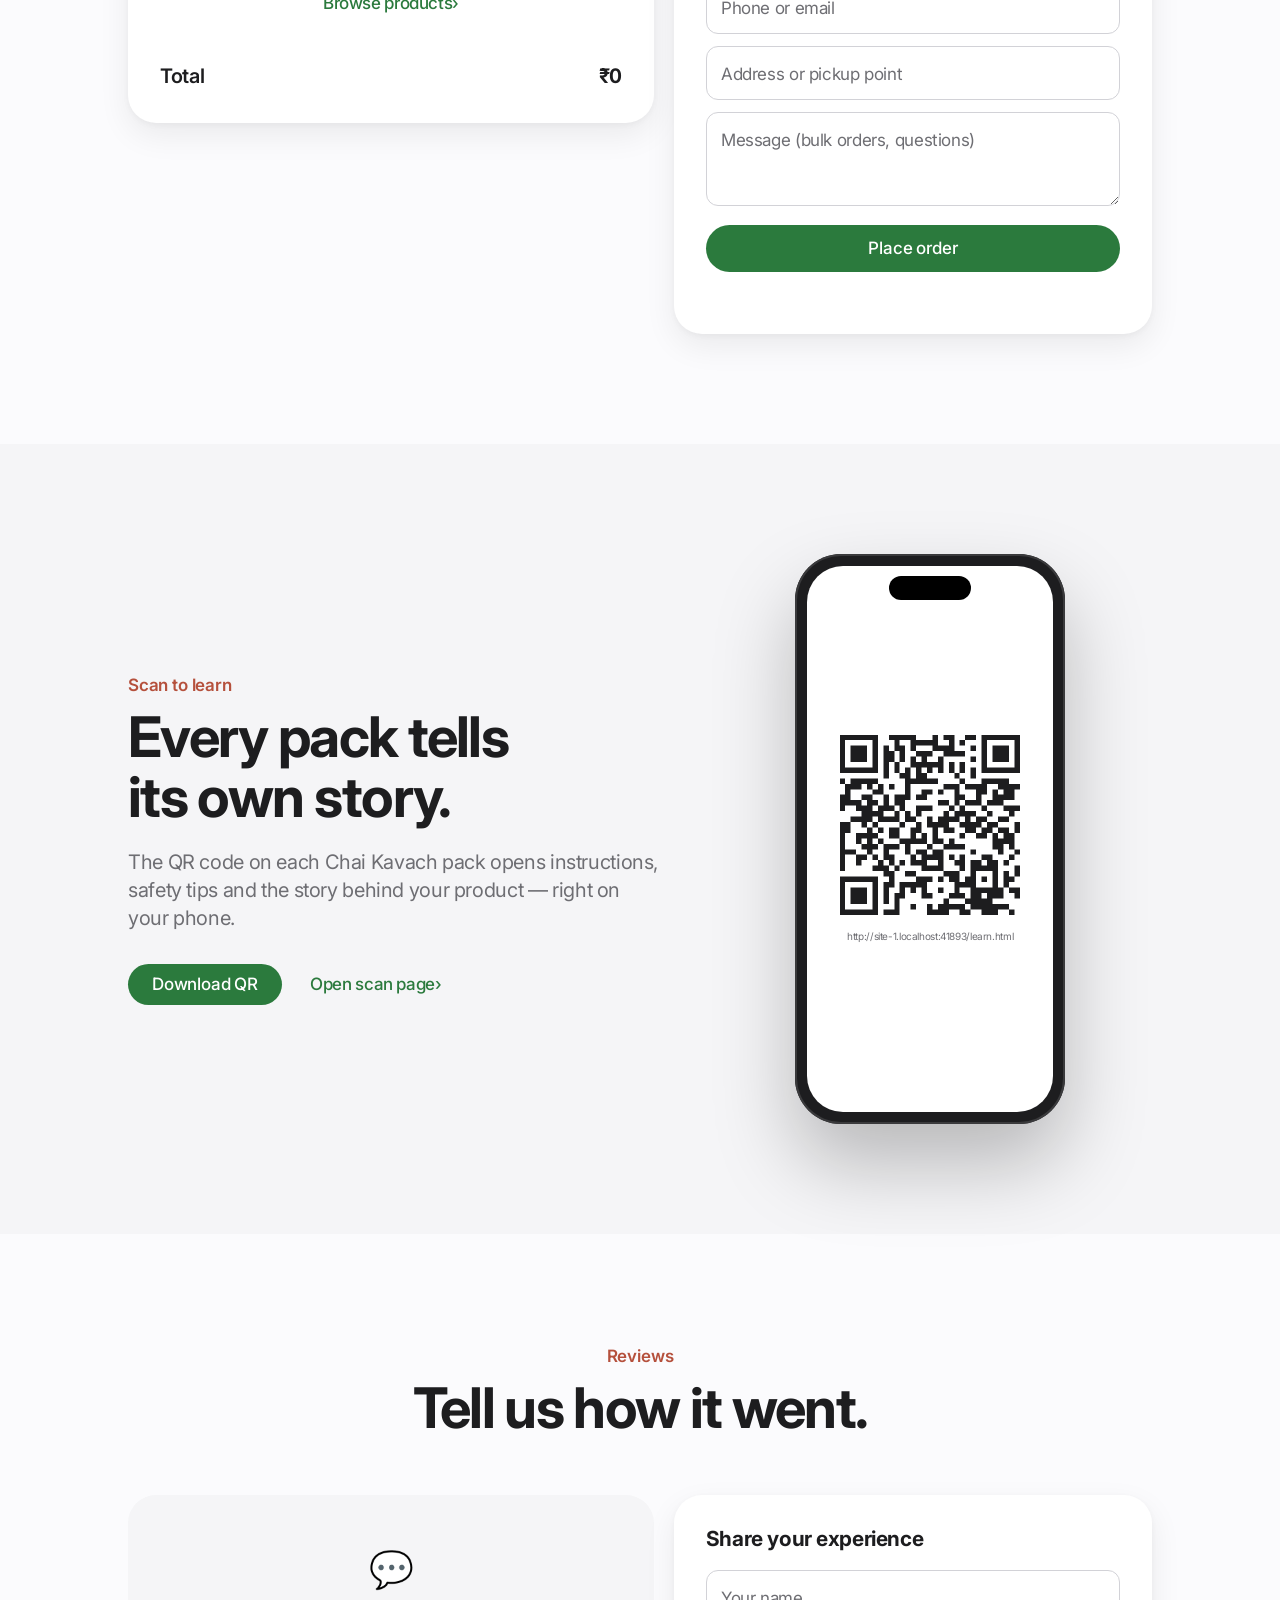
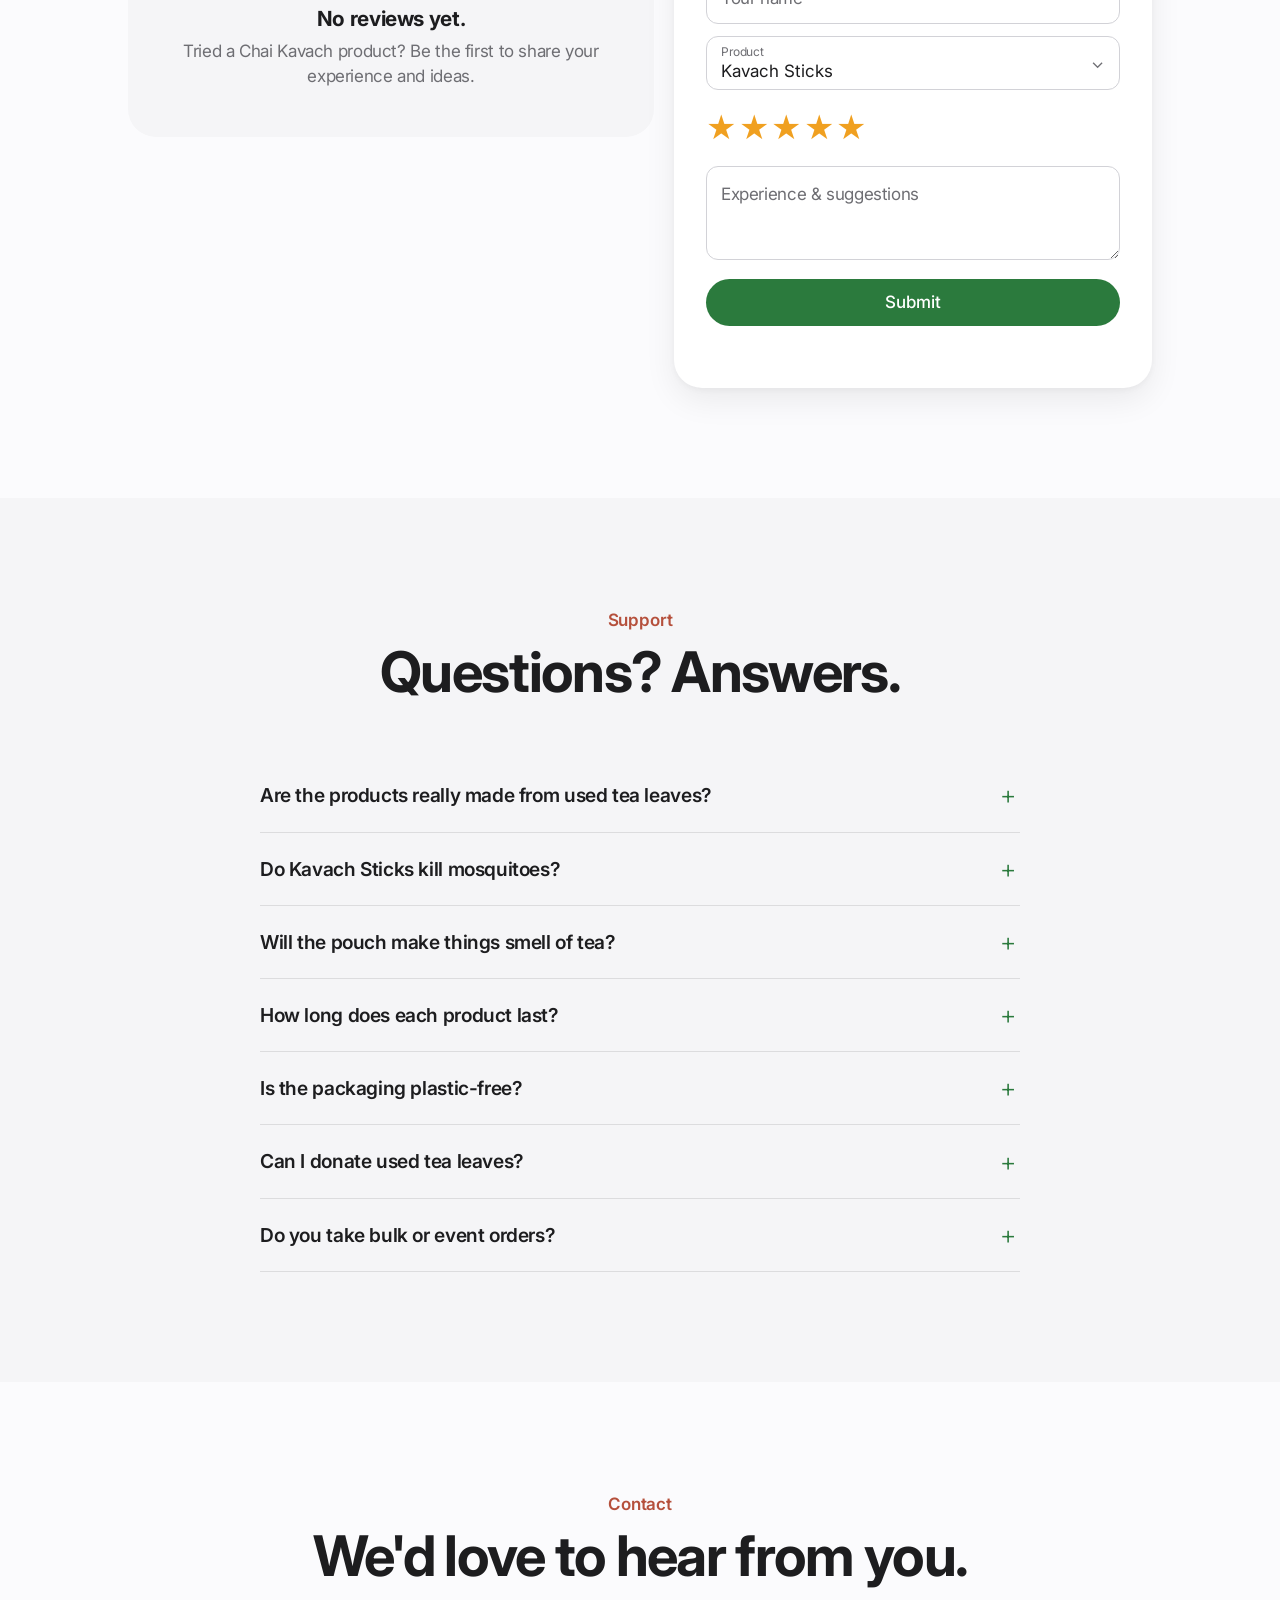
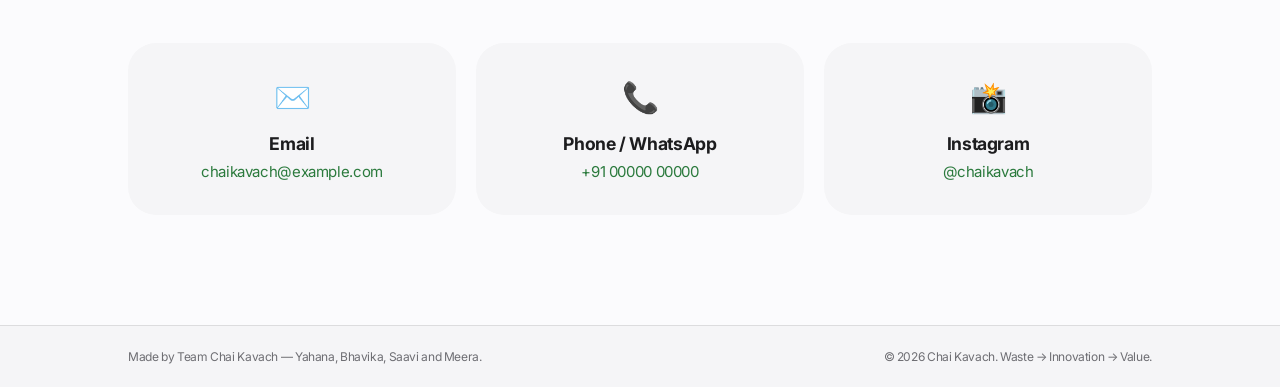
==== commit 67e3b506: "Redesign site with Apple-style UI, SF Pro type and motion - SF Pro system font stack with Inter fall" ====
--- a/index.html
+++ b/index.html
@@ -2,240 +2,269 @@
 <html lang="en">
 <head>
   <meta charset="utf-8">
-  <meta name="viewport" content="width=device-width, initial-scale=1">
+  <meta name="viewport" content="width=device-width, initial-scale=1, viewport-fit=cover">
   <title>Chai Kavach — Kal ki chai, aaj ka kavach</title>
   <meta name="description" content="Chai Kavach upcycles used tea leaves, temple marigolds and pruned neem into natural incense sticks, dhoop and deodorising pouches.">
+  <meta name="theme-color" content="#fbfbfd">
   <link rel="icon" href="images/favicon.png">
+  <link rel="apple-touch-icon" href="images/logo.png">
   <link rel="preconnect" href="https://fonts.googleapis.com">
   <link rel="preconnect" href="https://fonts.gstatic.com" crossorigin>
-  <link href="https://fonts.googleapis.com/css2?family=Bree+Serif&family=Cormorant+Garamond:wght@500;600&family=Nunito:wght@400;600;700&display=swap" rel="stylesheet">
+  <link href="https://fonts.googleapis.com/css2?family=Inter:wght@400;500;600;700;800&display=swap" rel="stylesheet">
   <link rel="stylesheet" href="css/style.css">
+  <script>document.documentElement.classList.add("js")</script>
 </head>
 <body>
 
-<header class="site-header">
-  <a href="#home" class="brand"><img src="images/logo.png" alt="" width="40" height="40"> Chai Kavach</a>
-  <button class="nav-toggle" aria-expanded="false" aria-controls="nav" aria-label="Open menu">☰</button>
-  <nav id="nav" class="nav">
-    <a href="#products">Products</a>
-    <a href="#made">How it's made</a>
-    <a href="#use">How to use</a>
-    <a href="#impact">Impact</a>
-    <a href="#feedback">Feedback</a>
-    <a href="#faq">FAQ</a>
-    <a href="#shop" class="cart-link">Cart <span class="cart-count" id="cartCount">0</span></a>
-  </nav>
+<header class="nav-bar" id="navBar">
+  <div class="nav-inner">
+    <a href="#home" class="brand" aria-label="Chai Kavach home">
+      <span class="app-icon sm"><img src="images/logo.png" alt="" width="28" height="28"></span>
+      <span>Chai Kavach</span>
+    </a>
+    <nav id="nav" class="nav">
+      <a href="#products">Products</a>
+      <a href="#made">Process</a>
+      <a href="#use">How to Use</a>
+      <a href="#impact">Impact</a>
+      <a href="#feedback">Reviews</a>
+      <a href="#faq">Support</a>
+    </nav>
+    <div class="nav-actions">
+      <a href="#shop" class="bag" id="bagBtn" aria-label="Bag">
+        <svg viewBox="0 0 24 24" width="18" height="18" aria-hidden="true"><path d="M6 8h12l-1 12H7L6 8Zm3 0V6a3 3 0 0 1 6 0v2" fill="none" stroke="currentColor" stroke-width="1.6" stroke-linejoin="round"/></svg>
+        <span class="bag-count" id="cartCount">0</span>
+      </a>
+      <button class="nav-toggle" aria-expanded="false" aria-controls="nav" aria-label="Menu"><span></span><span></span></button>
+    </div>
+  </div>
 </header>
 
 <main>
 
-<!-- HOME -->
+<!-- HERO -->
 <section id="home" class="hero">
-  <div class="hero-text">
-    <p class="eyebrow">Upcycled · Natural · Affordable</p>
-    <h1>Kal ki chai,<br>aaj ka kavach.</h1>
-    <p class="lead">Every day, used tea leaves, temple marigolds and neem prunings are thrown away. Chai Kavach dries, grinds and shapes them into natural products that protect your home — mosquito-repelling incense, dhoop and deodorising pouches.</p>
-    <div class="hero-cta">
-      <a href="#products" class="btn">Shop products</a>
-      <a href="#made" class="btn btn-ghost">Our process</a>
-    </div>
-  </div>
-  <img class="hero-logo" src="images/logo.png" alt="Chai Kavach logo" width="320" height="320">
-</section>
-
-<section class="problem">
-  <div class="wrap two-col">
-    <div>
-      <h2>The problem</h2>
-      <ul class="ticks bad">
-        <li>Used tea leaves are often thrown away.</li>
-        <li>Temple flower waste is often discarded.</li>
-        <li>Neem pruning waste can go unused.</li>
-        <li>Conventional products may use synthetic materials and fragrances.</li>
-      </ul>
-    </div>
-    <div>
-      <h2>Our solution</h2>
-      <ul class="ticks good">
-        <li>Upcycles used tea leaves.</li>
-        <li>Uses neem, marigold and jute — all natural.</li>
-        <li>Turns waste into useful everyday products.</li>
-        <li>Priced so everyone can afford it.</li>
-      </ul>
-    </div>
-  </div>
+  <div class="hero-copy">
+    <span class="app-icon xl reveal"><img src="images/logo.png" alt="Chai Kavach logo" width="132" height="132"></span>
+    <h1 class="reveal">Kal ki chai.<br><span class="grad">Aaj ka kavach.</span></h1>
+    <p class="hero-sub reveal">Natural protection made from yesterday's tea leaves, temple marigolds and neem.</p>
+    <div class="hero-links reveal">
+      <a href="#products" class="btn">Shop now</a>
+      <a href="#made" class="link-arrow">See how it's made</a>
+    </div>
+  </div>
+  <div class="hero-stage" id="heroStage">
+    <figure class="stage-card c1"><img src="images/kavach-sticks.jpg" alt="Kavach Sticks on marigold petals"></figure>
+    <figure class="stage-card c2"><img src="images/kavach-pouch.jpg" alt="Kavach Pouch on marigold petals"></figure>
+    <figure class="stage-card c3"><img src="images/kavach-dhoop.svg" alt="Kavach Dhoop cones"></figure>
+  </div>
+</section>
+
+<!-- STATEMENT -->
+<section class="statement">
+  <p class="reveal">Every day, India throws away <strong>used tea leaves</strong>, <strong>temple flowers</strong> and <strong>neem prunings</strong>. <span class="dim">We turn all three into things your home actually needs. No synthetic fragrance. No plastic. Priced for everyone.</span></p>
 </section>
 
 <!-- PRODUCTS -->
-<section id="products" class="wrap">
-  <h2 class="section-title">Product catalogue</h2>
-  <p class="section-sub">One raw material, multiple uses.</p>
-  <div class="grid products" id="productGrid"><!-- filled by js --></div>
-</section>
-
-<!-- HOW IT'S MADE -->
-<section id="made" class="band">
-  <div class="wrap">
-    <h2 class="section-title">How it's made</h2>
-    <p class="section-sub">From waste to worth in five steps.</p>
-    <ol class="steps">
-      <li><span>1</span><h3>Collect</h3><p>Used tea leaves from homes and chai stalls, marigolds from temples and twigs from pruned neem trees — never from healthy trees that are cut down.</p></li>
-      <li><span>2</span><h3>Dry</h3><p>Everything is washed of milk and sugar residue and sun-dried completely, so nothing rots or grows mould.</p></li>
-      <li><span>3</span><h3>Grind &amp; sieve</h3><p>The dried tea, marigold petals and neem leaves are ground and sieved into a fine powder.</p></li>
-      <li><span>4</span><h3>Shape</h3><p>For sticks and dhoop, the powder is mixed with a natural binder into a dough and rolled onto neem twigs or shaped into cones. For pouches, dried leaves are filled into raw jute bags.</p></li>
-      <li><span>5</span><h3>Cure &amp; pack</h3><p>Products are dried again until fully cured, then packed in paper and jute — no plastic.</p></li>
-    </ol>
+<section id="products" class="section">
+  <header class="section-head reveal">
+    <p class="eyebrow">The lineup</p>
+    <h2>One raw material.<br>Many ways to protect.</h2>
+  </header>
+  <div class="tiles" id="productGrid"><!-- js --></div>
+</section>
+
+<!-- PROCESS -->
+<section id="made" class="section section-alt">
+  <header class="section-head reveal">
+    <p class="eyebrow">How it's made</p>
+    <h2>From waste to worth.<br><span class="dim">In five steps.</span></h2>
+  </header>
+  <div class="gallery" tabindex="0" aria-label="Process steps, scroll horizontally">
+    <article class="g-card reveal"><span class="g-num">01</span><div class="g-emoji" aria-hidden="true">🫖</div><h3>Collect</h3><p>Used tea leaves from homes and chai stalls, marigolds from temples, twigs from pruned neem trees — never from cutting healthy ones.</p></article>
+    <article class="g-card reveal"><span class="g-num">02</span><div class="g-emoji" aria-hidden="true">☀️</div><h3>Dry</h3><p>Washed of milk and sugar, then sun-dried completely so nothing rots or grows mould.</p></article>
+    <article class="g-card reveal"><span class="g-num">03</span><div class="g-emoji" aria-hidden="true">⚙️</div><h3>Grind &amp; sieve</h3><p>Tea, marigold petals and neem leaves are ground and sieved into a fine powder.</p></article>
+    <article class="g-card reveal"><span class="g-num">04</span><div class="g-emoji" aria-hidden="true">🤲</div><h3>Shape</h3><p>Mixed with a natural binder and rolled onto neem twigs or shaped into cones. For pouches, dried leaves fill raw jute bags.</p></article>
+    <article class="g-card reveal"><span class="g-num">05</span><div class="g-emoji" aria-hidden="true">📦</div><h3>Cure &amp; pack</h3><p>Dried again until fully cured, then packed in paper and jute. Zero plastic.</p></article>
   </div>
 </section>
 
 <!-- HOW TO USE -->
-<section id="use" class="wrap">
-  <h2 class="section-title">How to use</h2>
-  <p class="section-sub">Simple instructions and safety precautions for each product.</p>
-  <div class="tabs" role="tablist">
-    <button role="tab" aria-selected="true" data-tab="use-sticks">Kavach Sticks</button>
-    <button role="tab" aria-selected="false" data-tab="use-dhoop">Kavach Dhoop</button>
-    <button role="tab" aria-selected="false" data-tab="use-pouch">Kavach Pouch</button>
+<section id="use" class="section">
+  <header class="section-head reveal">
+    <p class="eyebrow">How to use</p>
+    <h2>Simple to use.<br><span class="dim">Safe by design.</span></h2>
+  </header>
+  <div class="segmented reveal" role="tablist" aria-label="Choose a product">
+    <span class="seg-thumb" aria-hidden="true"></span>
+    <button role="tab" aria-selected="true" data-tab="use-sticks">Sticks</button>
+    <button role="tab" aria-selected="false" data-tab="use-dhoop">Dhoop</button>
+    <button role="tab" aria-selected="false" data-tab="use-pouch">Pouch</button>
   </div>
   <div class="tab-panel" id="use-sticks">
-    <div class="two-col">
-      <div><h3>How to use</h3><ol>
+    <div class="use-grid">
+      <div class="panel"><h3>How to use</h3><ol class="steps-list">
         <li>Hold the bare neem end and light the coated tip.</li>
-        <li>Let it flame for a few seconds, then gently blow it out so it smoulders.</li>
-        <li>Place it upright in a holder or a bowl of sand, near doors or windows.</li>
-        <li>Let it burn out fully; collect the ash once cool.</li></ol></div>
-      <div class="safety"><h3>⚠ Safety</h3><ul>
+        <li>After a few seconds, gently blow out the flame so it smoulders.</li>
+        <li>Stand it in a holder or a bowl of sand near doors or windows.</li>
+        <li>Let it burn out fully. Collect the ash once cool.</li></ol></div>
+      <div class="panel safety"><h3>Safety</h3><ul>
         <li>Never leave a burning stick unattended.</li>
         <li>Keep away from children, pets, curtains and paper.</li>
-        <li>Use in a ventilated room; avoid if you have asthma or smoke sensitivity.</li>
-        <li>Not for eating. Store in a cool, dry place.</li></ul></div>
+        <li>Use in a ventilated room. Avoid if you have asthma or smoke sensitivity.</li>
+        <li>Not edible. Store in a cool, dry place.</li></ul></div>
     </div>
   </div>
   <div class="tab-panel" id="use-dhoop" hidden>
-    <div class="two-col">
-      <div><h3>How to use</h3><ol>
+    <div class="use-grid">
+      <div class="panel"><h3>How to use</h3><ol class="steps-list">
         <li>Place one cone on a heat-proof dish or dhoop stand.</li>
-        <li>Light the pointed tip and let it catch for a few seconds.</li>
-        <li>Blow out the flame; the cone will smoulder and release fragrant smoke.</li>
+        <li>Light the pointed tip and let it catch.</li>
+        <li>Blow out the flame. The cone smoulders and releases fragrant smoke.</li>
         <li>One cone lasts roughly 15–20 minutes.</li></ol></div>
-      <div class="safety"><h3>⚠ Safety</h3><ul>
-        <li>The cone base gets hot — always use a heat-proof surface.</li>
-        <li>Never leave it burning unattended or overnight.</li>
+      <div class="panel safety"><h3>Safety</h3><ul>
+        <li>The base gets hot — always use a heat-proof surface.</li>
+        <li>Never leave burning unattended or overnight.</li>
         <li>Keep away from children, pets and flammable items.</li>
-        <li>Ventilate the room; stop use if you feel discomfort.</li></ul></div>
+        <li>Ventilate the room. Stop if you feel discomfort.</li></ul></div>
     </div>
   </div>
   <div class="tab-panel" id="use-pouch" hidden>
-    <div class="two-col">
-      <div><h3>How to use</h3><ol>
-        <li>Place a pouch in shoes, the fridge, cupboards or drawers.</li>
+    <div class="use-grid">
+      <div class="panel"><h3>How to use</h3><ol class="steps-list">
+        <li>Place in shoes, the fridge, cupboards or drawers.</li>
         <li>It absorbs odour and moisture naturally.</li>
-        <li>Every 2–3 weeks, refresh it by keeping it in sunlight for a few hours.</li>
-        <li>After about 2 months, empty the tea leaves into plant soil as compost and reuse the jute bag.</li></ol></div>
-      <div class="safety"><h3>⚠ Safety</h3><ul>
-        <li>Not for eating — keep out of reach of children and pets.</li>
-        <li>In the fridge, keep it away from direct contact with uncovered food.</li>
-        <li>Do not let it get wet; replace if it gets damp or smells musty.</li></ul></div>
-    </div>
-  </div>
-  <p class="claims"><strong>Responsible claims:</strong> our pilot tests compared batches for burning time and visible smoke. We say our sticks <em>"help keep mosquitoes away"</em> — they are not a medical product. Laboratory testing is our next step before large-scale production.</p>
-</section>
-
-<!-- SHOP / ENQUIRY -->
-<section id="shop" class="band">
-  <div class="wrap two-col shop">
-    <div>
-      <h2 class="section-title left">Your cart</h2>
-      <div id="cartItems" class="cart-items"><p class="muted">Your cart is empty. Add products from the catalogue above.</p></div>
-      <p class="cart-total">Total: <strong id="cartTotal">₹0</strong></p>
-    </div>
-    <form id="orderForm" class="card form">
-      <h3>Place an order or enquiry</h3>
-      <label>Name <input name="name" required autocomplete="name"></label>
-      <label>Phone or email <input name="contact" required></label>
-      <label>Address / pickup point <input name="address"></label>
-      <label>Message <textarea name="message" rows="3" placeholder="Bulk order? Questions? Tell us here."></textarea></label>
-      <button class="btn" type="submit">Send order</button>
+        <li>Every 2–3 weeks, refresh it in sunlight for a few hours.</li>
+        <li>After ~2 months, compost the leaves in plant soil and reuse the jute bag.</li></ol></div>
+      <div class="panel safety"><h3>Safety</h3><ul>
+        <li>Not edible — keep out of reach of children and pets.</li>
+        <li>In the fridge, avoid direct contact with uncovered food.</li>
+        <li>Keep it dry. Replace if it gets damp or smells musty.</li></ul></div>
+    </div>
+  </div>
+  <p class="footnote reveal">Responsible claims: our pilot tests compared batches for burning time and visible smoke. Kavach Sticks “help keep mosquitoes away” — they contain no insecticide and are not a medical product. Laboratory testing is our next step before large-scale production.</p>
+</section>
+
+<!-- IMPACT -->
+<section id="impact" class="section dark">
+  <header class="section-head reveal">
+    <p class="eyebrow">Impact</p>
+    <h2>Waste, reimagined.<br><span class="dim">Counted, kilo by kilo.</span></h2>
+  </header>
+  <div class="bento" id="impactStats"><!-- js --></div>
+  <p class="footnote center" id="impactUpdated"></p>
+</section>
+
+<!-- SHOP -->
+<section id="shop" class="section">
+  <header class="section-head reveal">
+    <p class="eyebrow">Bag</p>
+    <h2>Review your bag.</h2>
+  </header>
+  <div class="shop-grid">
+    <div class="panel reveal">
+      <div id="cartItems" class="cart-items"></div>
+      <div class="cart-total"><span>Total</span><strong id="cartTotal">₹0</strong></div>
+    </div>
+    <form id="orderForm" class="panel form reveal">
+      <h3>Order or ask us anything</h3>
+      <div class="field"><input id="o-name" name="name" required autocomplete="name" placeholder=" "><label for="o-name">Name</label></div>
+      <div class="field"><input id="o-contact" name="contact" required placeholder=" "><label for="o-contact">Phone or email</label></div>
+      <div class="field"><input id="o-address" name="address" placeholder=" "><label for="o-address">Address or pickup point</label></div>
+      <div class="field"><textarea id="o-msg" name="message" rows="3" placeholder=" "></textarea><label for="o-msg">Message (bulk orders, questions)</label></div>
+      <button class="btn btn-block" type="submit">Place order</button>
       <p class="form-note" id="orderNote" role="status"></p>
     </form>
   </div>
 </section>
 
 <!-- QR -->
-<section id="qr" class="wrap two-col qr-section">
-  <div>
-    <h2 class="section-title left">Scan to learn</h2>
-    <p>Every Chai Kavach pack carries this QR code. Scanning it opens a mobile page with the product instructions, safety tips and the story behind your purchase.</p>
-    <p><a class="btn btn-ghost" href="learn.html">Open the scan page</a> <button class="btn" id="qrDownload" type="button">Download QR for packaging</button></p>
-  </div>
-  <div class="qr-box"><div id="qrCode" aria-label="QR code linking to the Chai Kavach learn page"></div><small id="qrUrl"></small></div>
-</section>
-
-<!-- IMPACT -->
-<section id="impact" class="band impact">
-  <div class="wrap">
-    <h2 class="section-title">Impact tracker</h2>
-    <p class="section-sub">Waste we've turned into value so far.</p>
-    <div class="grid stats" id="impactStats"><!-- filled by js --></div>
-    <p class="muted center small" id="impactUpdated"></p>
+<section id="qr" class="section section-alt">
+  <div class="qr-wrap">
+    <div class="reveal">
+      <p class="eyebrow">Scan to learn</p>
+      <h2>Every pack tells<br>its own story.</h2>
+      <p class="lede">The QR code on each Chai Kavach pack opens instructions, safety tips and the story behind your product — right on your phone.</p>
+      <div class="hero-links left">
+        <button class="btn" id="qrDownload" type="button">Download QR</button>
+        <a href="learn.html" class="link-arrow">Open scan page</a>
+      </div>
+    </div>
+    <div class="phone reveal" aria-hidden="false">
+      <div class="phone-screen">
+        <div id="qrCode" aria-label="QR code linking to the Chai Kavach learn page"></div>
+        <small id="qrUrl"></small>
+      </div>
+    </div>
   </div>
 </section>
 
 <!-- FEEDBACK -->
-<section id="feedback" class="wrap two-col">
-  <div>
-    <h2 class="section-title left">Customer feedback</h2>
-    <div id="reviews" class="reviews"></div>
-  </div>
-  <form id="feedbackForm" class="card form">
-    <h3>Share your experience</h3>
-    <label>Your name <input name="name" required></label>
-    <label>Product
-      <select name="product"><option>Kavach Sticks</option><option>Kavach Dhoop</option><option>Kavach Pouch</option><option>Bundle</option></select>
-    </label>
-    <fieldset class="stars-input"><legend>Rating</legend>
-      <input type="radio" id="s5" name="rating" value="5" checked><label for="s5" title="5 stars">★</label>
-      <input type="radio" id="s4" name="rating" value="4"><label for="s4" title="4 stars">★</label>
-      <input type="radio" id="s3" name="rating" value="3"><label for="s3" title="3 stars">★</label>
-      <input type="radio" id="s2" name="rating" value="2"><label for="s2" title="2 stars">★</label>
-      <input type="radio" id="s1" name="rating" value="1"><label for="s1" title="1 star">★</label>
-    </fieldset>
-    <label>Experience &amp; suggestions <textarea name="text" rows="3" required></textarea></label>
-    <button class="btn" type="submit">Submit feedback</button>
-    <p class="form-note" id="feedbackNote" role="status"></p>
-  </form>
+<section id="feedback" class="section">
+  <header class="section-head reveal">
+    <p class="eyebrow">Reviews</p>
+    <h2>Tell us how it went.</h2>
+  </header>
+  <div class="shop-grid">
+    <div id="reviews" class="reviews reveal"></div>
+    <form id="feedbackForm" class="panel form reveal">
+      <h3>Share your experience</h3>
+      <div class="field"><input id="f-name" name="name" required placeholder=" "><label for="f-name">Your name</label></div>
+      <div class="field select"><select id="f-product" name="product"><option>Kavach Sticks</option><option>Kavach Dhoop</option><option>Kavach Pouch</option><option>Kavach Bundle</option></select><label for="f-product">Product</label></div>
+      <fieldset class="stars-input"><legend>Rating</legend>
+        <input type="radio" id="s5" name="rating" value="5" checked><label for="s5" title="5 stars">★</label>
+        <input type="radio" id="s4" name="rating" value="4"><label for="s4" title="4 stars">★</label>
+        <input type="radio" id="s3" name="rating" value="3"><label for="s3" title="3 stars">★</label>
+        <input type="radio" id="s2" name="rating" value="2"><label for="s2" title="2 stars">★</label>
+        <input type="radio" id="s1" name="rating" value="1"><label for="s1" title="1 star">★</label>
+      </fieldset>
+      <div class="field"><textarea id="f-text" name="text" rows="3" required placeholder=" "></textarea><label for="f-text">Experience &amp; suggestions</label></div>
+      <button class="btn btn-block" type="submit">Submit</button>
+      <p class="form-note" id="feedbackNote" role="status"></p>
+    </form>
+  </div>
 </section>
 
 <!-- FAQ -->
-<section id="faq" class="band">
-  <div class="wrap narrow">
-    <h2 class="section-title">FAQs</h2>
-    <details><summary>Are the products really made from used tea leaves?</summary><p>Yes. Used tea leaves are collected, cleaned of milk and sugar, sun-dried and ground. They are the main ingredient in all three products.</p></details>
-    <details><summary>Do Kavach Sticks kill mosquitoes?</summary><p>No. They contain no insecticide. The neem and marigold smoke helps keep mosquitoes away. We're planning lab testing before scaling up.</p></details>
-    <details><summary>Does the pouch make my fridge or shoes smell of tea?</summary><p>Only a faint, earthy smell at first. Dried tea leaves absorb odours rather than adding fragrance.</p></details>
-    <details><summary>How long does each product last?</summary><p>A stick burns for about 30–45 minutes, a dhoop cone for about 15–20 minutes, and a pouch stays effective for about 2 months if you sun it regularly.</p></details>
-    <details><summary>Is the packaging plastic-free?</summary><p>Yes. Sticks and dhoop come in paper packs and the pouch itself is raw jute.</p></details>
-    <details><summary>Can I donate used tea leaves?</summary><p>Yes, please! Dry them first and get in touch through the contact details below.</p></details>
-    <details><summary>Do you take bulk or event orders?</summary><p>Yes — use the order form and mention the quantity you need.</p></details>
+<section id="faq" class="section section-alt">
+  <header class="section-head reveal">
+    <p class="eyebrow">Support</p>
+    <h2>Questions? Answers.</h2>
+  </header>
+  <div class="faq reveal">
+    <details><summary>Are the products really made from used tea leaves?</summary><div class="faq-a"><p>Yes. Used tea leaves are collected, cleaned of milk and sugar, sun-dried and ground. They're the main ingredient in all three products.</p></div></details>
+    <details><summary>Do Kavach Sticks kill mosquitoes?</summary><div class="faq-a"><p>No. They contain no insecticide. The neem and marigold smoke helps keep mosquitoes away. Lab testing is planned before we scale up.</p></div></details>
+    <details><summary>Will the pouch make things smell of tea?</summary><div class="faq-a"><p>Only a faint, earthy smell at first. Dried tea leaves absorb odours rather than adding fragrance.</p></div></details>
+    <details><summary>How long does each product last?</summary><div class="faq-a"><p>A stick burns for about 30–45 minutes, a dhoop cone about 15–20 minutes, and a pouch stays effective for about 2 months if you sun it regularly.</p></div></details>
+    <details><summary>Is the packaging plastic-free?</summary><div class="faq-a"><p>Yes. Sticks and dhoop come in paper packs, and the pouch itself is raw jute.</p></div></details>
+    <details><summary>Can I donate used tea leaves?</summary><div class="faq-a"><p>Please do! Dry them first and get in touch using the details below.</p></div></details>
+    <details><summary>Do you take bulk or event orders?</summary><div class="faq-a"><p>Yes — use the order form and mention the quantity you need.</p></div></details>
   </div>
 </section>
 
 <!-- CONTACT -->
-<section id="contact" class="wrap contact">
-  <h2 class="section-title">Contact us</h2>
-  <div class="grid contact-grid">
-    <a class="card" id="contactEmail" href="#"><strong>Email</strong><span></span></a>
-    <a class="card" id="contactPhone" href="#"><strong>Phone / WhatsApp</strong><span></span></a>
-    <a class="card" id="contactInsta" href="#" target="_blank" rel="noopener"><strong>Instagram</strong><span></span></a>
-  </div>
-  <p class="team">Team Chai Kavach: Yahana · Bhavika · Saavi · Meera</p>
+<section id="contact" class="section">
+  <header class="section-head reveal">
+    <p class="eyebrow">Contact</p>
+    <h2>We'd love to hear from you.</h2>
+  </header>
+  <div class="contact-grid reveal">
+    <a class="contact-card" id="contactEmail" href="#"><span class="c-ic" aria-hidden="true">✉️</span><strong>Email</strong><span></span></a>
+    <a class="contact-card" id="contactPhone" href="#"><span class="c-ic" aria-hidden="true">📞</span><strong>Phone / WhatsApp</strong><span></span></a>
+    <a class="contact-card" id="contactInsta" href="#" target="_blank" rel="noopener"><span class="c-ic" aria-hidden="true">📸</span><strong>Instagram</strong><span></span></a>
+  </div>
 </section>
 
 </main>
 
-<footer class="site-footer">
-  <p>© <span id="year"></span> Chai Kavach · Waste → Innovation → Value</p>
+<footer class="footer">
+  <div class="footer-inner">
+    <p>Made by Team Chai Kavach — Yahana, Bhavika, Saavi and Meera.</p>
+    <p>© <span id="year"></span> Chai Kavach. Waste → Innovation → Value.</p>
+  </div>
 </footer>
+
+<div class="toast" id="toast" role="status" aria-live="polite"></div>
 
 <script src="js/qrcode.min.js"></script>
 <script src="js/config.js"></script>
--- a/css/style.css
+++ b/css/style.css
@@ -1,204 +1,364 @@
+/* ============ Chai Kavach — Apple-style design system ============ */
 :root {
-  --green-900: #24461f;
-  --green-700: #2f5d2a;
-  --green-500: #5a8f3c;
-  --green-200: #d8efc4;
-  --green-100: #eaf6dd;
-  --bg: #f7fbf0;
-  --terra: #b5604f;
-  --brown: #4a3426;
-  --text: #2b2a24;
-  --muted: #6b6a60;
-  --white: #fff;
-  --radius: 14px;
-  --shadow: 0 6px 20px rgba(47, 93, 42, .12);
+  --font: -apple-system, BlinkMacSystemFont, "SF Pro Display", "SF Pro Text", "SF Pro", "Inter", "Helvetica Neue", Helvetica, Arial, sans-serif;
+  --bg: #fbfbfd;
+  --bg-alt: #f5f5f7;
+  --surface: #ffffff;
+  --text: #1d1d1f;
+  --text-2: #6e6e73;
+  --hairline: rgba(0, 0, 0, .1);
+  --accent: #2b7a3d;          /* tea-leaf green */
+  --accent-hover: #236632;
+  --terra: #b5503c;           /* kulhad terracotta */
+  --gold: #f0a020;
+  --radius-l: 28px;
+  --radius-m: 18px;
+  --shadow: 0 2px 6px rgba(0,0,0,.04), 0 12px 32px rgba(0,0,0,.07);
+  --ease: cubic-bezier(.28, .11, .32, 1);         /* Apple's signature ease */
+  --spring: cubic-bezier(.34, 1.56, .64, 1);
+  --nav-h: 52px;
 }
 
 * { box-sizing: border-box; }
-html { scroll-behavior: smooth; scroll-padding-top: 72px; }
+html { scroll-behavior: smooth; scroll-padding-top: calc(var(--nav-h) + 8px); -webkit-text-size-adjust: 100%; }
 body {
   margin: 0; background: var(--bg); color: var(--text);
-  font: 16px/1.6 "Nunito", system-ui, sans-serif;
+  font: 17px/1.47 var(--font); letter-spacing: -.022em;
+  -webkit-font-smoothing: antialiased; -moz-osx-font-smoothing: grayscale;
+  overflow-x: hidden;
 }
 img { max-width: 100%; display: block; }
-a { color: var(--green-700); }
-h1, h2, h3 { font-family: "Bree Serif", Georgia, serif; color: var(--green-700); line-height: 1.2; margin: 0 0 .5em; }
-h3 { font-size: 1.2rem; }
-
-.wrap { max-width: 1100px; margin: 0 auto; padding: 64px 16px; }
-.wrap.narrow { max-width: 760px; }
-.band { background: var(--green-100); }
-.two-col { display: grid; grid-template-columns: 1fr 1fr; gap: 32px; align-items: start; }
-.grid { display: grid; gap: 24px; }
+a { color: var(--accent); text-decoration: none; }
+a:hover { text-decoration: underline; }
+h1, h2, h3 { margin: 0; font-weight: 700; letter-spacing: -.03em; line-height: 1.07; }
+h2 { font-size: clamp(2.1rem, 5.2vw, 3.5rem); }
+h3 { font-size: 1.3rem; letter-spacing: -.02em; line-height: 1.2; }
+.dim { color: var(--text-2); }
 .center { text-align: center; }
-.small { font-size: .9rem; }
-.muted { color: var(--muted); }
-.section-title { text-align: center; font-size: clamp(1.8rem, 4vw, 2.5rem); }
-.section-title.left { text-align: left; }
-.section-sub { text-align: center; margin: -8px 0 36px; color: var(--terra); font-family: "Cormorant Garamond", serif; font-size: 1.35rem; font-weight: 600; }
-
-.card { background: var(--white); border-radius: var(--radius); box-shadow: var(--shadow); padding: 24px; }
-
+:focus-visible { outline: 3px solid rgba(43, 122, 61, .5); outline-offset: 3px; border-radius: 8px; }
+
+/* ---------- App icon (logo in an iOS squircle) ---------- */
+.app-icon {
+  display: inline-grid; place-items: center; background: #fff; overflow: hidden;
+  border-radius: 22.5%; box-shadow: 0 1px 2px rgba(0,0,0,.08), 0 8px 24px rgba(0,0,0,.10), inset 0 0 0 .5px rgba(0,0,0,.08);
+}
+.app-icon img { width: 88%; height: 88%; object-fit: contain; }
+.app-icon.sm { width: 30px; height: 30px; border-radius: 8px; box-shadow: inset 0 0 0 .5px rgba(0,0,0,.1); }
+.app-icon.xl { width: 132px; height: 132px; margin-bottom: 28px; }
+
+/* ---------- Buttons ---------- */
 .btn {
-  display: inline-block; border: 2px solid var(--green-700); background: var(--green-700); color: var(--white);
-  padding: 11px 22px; border-radius: 999px; font: 700 1rem "Nunito", sans-serif; text-decoration: none; cursor: pointer;
-  transition: transform .15s, background .15s;
-}
-.btn:hover { background: var(--green-900); transform: translateY(-1px); }
-.btn:focus-visible, button:focus-visible, a:focus-visible, input:focus-visible, textarea:focus-visible, select:focus-visible { outline: 3px solid var(--terra); outline-offset: 2px; }
-.btn-ghost { background: transparent; color: var(--green-700); }
-.btn-ghost:hover { background: var(--green-200); }
-.btn-sm { padding: 7px 16px; font-size: .9rem; }
-
-/* Header */
-.site-header {
-  position: sticky; top: 0; z-index: 10; display: flex; align-items: center; justify-content: space-between;
-  padding: 10px 16px; background: rgba(247, 251, 240, .94); backdrop-filter: blur(6px); border-bottom: 1px solid var(--green-200);
-}
-.brand { display: flex; align-items: center; gap: 10px; font: 1.3rem "Bree Serif", serif; color: var(--green-700); text-decoration: none; }
-.nav { display: flex; gap: 18px; align-items: center; }
-.nav a { text-decoration: none; font-weight: 600; color: var(--text); }
-.nav a:hover { color: var(--green-700); }
-.cart-link { background: var(--green-700); color: var(--white) !important; padding: 6px 14px; border-radius: 999px; }
-.cart-count { background: var(--terra); border-radius: 999px; padding: 0 7px; margin-left: 4px; font-size: .85rem; }
-.nav-toggle { display: none; background: none; border: 0; font-size: 1.6rem; color: var(--green-700); cursor: pointer; }
-
-/* Hero */
-.hero {
-  max-width: 1100px; margin: 0 auto; padding: 64px 16px 48px;
-  display: grid; grid-template-columns: 1.3fr 1fr; gap: 32px; align-items: center;
-}
-.eyebrow { color: var(--terra); font-weight: 700; letter-spacing: .08em; text-transform: uppercase; font-size: .85rem; margin: 0 0 8px; }
-.hero h1 { font-family: "Cormorant Garamond", serif; color: var(--brown); font-size: clamp(2.6rem, 6vw, 4.2rem); font-weight: 600; }
-.lead { font-size: 1.1rem; max-width: 56ch; }
-.hero-cta { display: flex; gap: 12px; flex-wrap: wrap; margin-top: 24px; }
-.hero-logo { width: 100%; max-width: 340px; justify-self: center; filter: drop-shadow(0 10px 24px rgba(47, 93, 42, .25)); }
-
-.problem .wrap { padding-top: 24px; }
-.ticks { list-style: none; padding: 0; margin: 0; }
-.ticks li { padding: 8px 0 8px 32px; position: relative; }
-.ticks li::before { position: absolute; left: 0; top: 7px; font-weight: 700; }
-.ticks.bad li::before { content: "✕"; color: var(--terra); }
-.ticks.good li::before { content: "✓"; color: var(--green-500); }
-
-/* Products */
-.products { grid-template-columns: repeat(auto-fill, minmax(240px, 1fr)); }
-.product { padding: 0; overflow: hidden; display: flex; flex-direction: column; }
-.product img { aspect-ratio: 4 / 3; object-fit: cover; width: 100%; }
-.product-body { padding: 18px 20px 20px; display: flex; flex-direction: column; flex: 1; }
-.product-body h3 { margin-bottom: 2px; }
-.pack { color: var(--terra); font-weight: 700; margin: 0 0 6px; font-size: .9rem; }
-.product-body p { margin: 0 0 8px; }
-.product details { margin-bottom: 10px; font-size: .95rem; }
-.product summary { cursor: pointer; color: var(--green-700); font-weight: 700; }
-.chips { list-style: none; padding: 0; margin: 0 0 14px; display: flex; flex-wrap: wrap; gap: 6px; }
-.chips li { background: var(--green-100); color: var(--green-700); border-radius: 999px; padding: 2px 10px; font-size: .8rem; font-weight: 600; }
-.buy { margin-top: auto; display: flex; justify-content: space-between; align-items: center; }
-.price { font: 1.5rem "Bree Serif", serif; color: var(--brown); }
-
-/* Steps */
-.steps { list-style: none; padding: 0; margin: 0; display: grid; grid-template-columns: repeat(5, 1fr); gap: 16px; counter-reset: s; }
-.steps li { background: var(--white); border-radius: var(--radius); padding: 22px 18px; box-shadow: var(--shadow); position: relative; }
-.steps span { display: grid; place-items: center; width: 38px; height: 38px; border-radius: 50%; background: var(--green-700); color: var(--white); font: 1.1rem "Bree Serif", serif; margin-bottom: 10px; }
-.steps p { margin: 0; font-size: .95rem; }
-
-/* Tabs */
-.tabs { display: flex; justify-content: center; gap: 8px; flex-wrap: wrap; margin-bottom: 24px; }
-.tabs button { border: 2px solid var(--green-700); background: var(--white); color: var(--green-700); padding: 8px 18px; border-radius: 999px; font: 700 1rem "Nunito", sans-serif; cursor: pointer; }
-.tabs button[aria-selected="true"] { background: var(--green-700); color: var(--white); }
-.tab-panel ol, .tab-panel ul { padding-left: 20px; margin: 0; }
-.tab-panel li { margin-bottom: 6px; }
-.safety { background: #fbeee9; border-left: 4px solid var(--terra); border-radius: 10px; padding: 18px 20px; }
+  display: inline-flex; align-items: center; justify-content: center; gap: 6px;
+  background: var(--accent); color: #fff; border: 0; border-radius: 980px;
+  padding: 12px 24px; font: 500 17px/1 var(--font); letter-spacing: -.01em; cursor: pointer;
+  transition: background .2s var(--ease), transform .25s var(--spring);
+}
+.btn:hover { background: var(--accent-hover); text-decoration: none; }
+.btn:active { transform: scale(.96); }
+.btn-sm { padding: 8px 16px; font-size: 14px; }
+.btn-block { width: 100%; padding: 15px; }
+.link-arrow { font-size: 17px; font-weight: 500; }
+.link-arrow::after { content: " ›"; display: inline-block; transition: transform .3s var(--ease); }
+.link-arrow:hover::after { transform: translateX(4px); }
+
+/* ---------- Nav (frosted glass) ---------- */
+.nav-bar {
+  position: sticky; top: 0; z-index: 50; height: var(--nav-h);
+  background: rgba(251, 251, 253, .72);
+  -webkit-backdrop-filter: saturate(180%) blur(20px); backdrop-filter: saturate(180%) blur(20px);
+  border-bottom: .5px solid transparent; transition: border-color .3s var(--ease), background .3s var(--ease);
+}
+.nav-bar.scrolled { border-bottom-color: var(--hairline); }
+.nav-inner { max-width: 1024px; height: 100%; margin: 0 auto; padding: 0 16px; display: flex; align-items: center; justify-content: space-between; gap: 16px; }
+.brand { display: flex; align-items: center; gap: 9px; font-weight: 600; font-size: 17px; color: var(--text); }
+.brand:hover { text-decoration: none; }
+.nav { display: flex; gap: 28px; }
+.nav a { color: rgba(0,0,0,.8); font-size: 12.5px; letter-spacing: -.01em; transition: color .2s; }
+.nav a:hover { color: var(--accent); text-decoration: none; }
+.nav-actions { display: flex; align-items: center; gap: 10px; }
+.bag { position: relative; color: var(--text); display: grid; place-items: center; width: 34px; height: 34px; }
+.bag:hover { text-decoration: none; color: var(--accent); }
+.bag-count {
+  position: absolute; right: -2px; top: 2px; min-width: 16px; height: 16px; padding: 0 4px;
+  background: var(--accent); color: #fff; border-radius: 8px; font-size: 10px; font-weight: 600; display: grid; place-items: center;
+  transform: scale(0); transition: transform .35s var(--spring);
+}
+.bag-count.has { transform: scale(1); }
+.bag.bump { animation: bump .5s var(--spring); }
+@keyframes bump { 30% { transform: scale(1.25); } 100% { transform: scale(1); } }
+.nav-toggle { display: none; width: 34px; height: 34px; background: none; border: 0; cursor: pointer; position: relative; }
+.nav-toggle span { position: absolute; left: 9px; right: 9px; height: 1.5px; background: var(--text); border-radius: 2px; transition: transform .35s var(--ease); }
+.nav-toggle span:first-child { top: 13px; } .nav-toggle span:last-child { top: 20px; }
+.nav-toggle[aria-expanded="true"] span:first-child { transform: translateY(3.5px) rotate(45deg); }
+.nav-toggle[aria-expanded="true"] span:last-child { transform: translateY(-3.5px) rotate(-45deg); }
+
+/* ---------- Hero ---------- */
+.hero { text-align: center; padding: 72px 16px 0; overflow: hidden; }
+.hero h1 { font-size: clamp(3rem, 9vw, 6rem); font-weight: 800; letter-spacing: -.045em; line-height: 1.02; }
+.grad { background: linear-gradient(100deg, var(--accent) 10%, #6aa84f 45%, var(--terra) 90%); -webkit-background-clip: text; background-clip: text; color: transparent; }
+.hero-sub { font-size: clamp(1.15rem, 2.4vw, 1.5rem); color: var(--text-2); max-width: 30ch; margin: 22px auto 0; line-height: 1.3; letter-spacing: -.02em; }
+.hero-links { display: flex; gap: 28px; justify-content: center; align-items: center; flex-wrap: wrap; margin-top: 32px; }
+.hero-links.left { justify-content: flex-start; }
+.hero-stage {
+  position: relative; height: clamp(300px, 46vw, 520px); max-width: 980px; margin: 64px auto 0;
+  perspective: 1200px; --p: 0;
+}
+.stage-card {
+  position: absolute; margin: 0; border-radius: var(--radius-l); overflow: hidden; box-shadow: 0 30px 60px rgba(0,0,0,.18);
+  transition: transform .1s linear; will-change: transform;
+}
+.stage-card img { width: 100%; height: 100%; object-fit: cover; }
+.stage-card.c1 { width: 38%; aspect-ratio: 3/4; left: 31%; top: 0; z-index: 3; transform: translateY(calc(var(--p) * -40px)) scale(calc(1 + var(--p) * .04)); }
+.stage-card.c2 { width: 34%; aspect-ratio: 4/3.2; left: 2%; top: 22%; z-index: 2; transform: translateX(calc(var(--p) * 30px)) rotate(calc(-6deg + var(--p) * 4deg)); }
+.stage-card.c3 { width: 30%; aspect-ratio: 1; right: 3%; top: 26%; z-index: 2; transform: translateX(calc(var(--p) * -30px)) rotate(calc(6deg - var(--p) * 4deg)); }
+
+/* ---------- Statement ---------- */
+.statement { max-width: 980px; margin: 0 auto; padding: 120px 16px; }
+.statement p { margin: 0; font-size: clamp(1.6rem, 3.8vw, 2.6rem); font-weight: 600; line-height: 1.18; letter-spacing: -.03em; }
+
+/* ---------- Sections ---------- */
+.section { padding: 110px 16px; }
+.section-alt { background: var(--bg-alt); }
+.section > * { max-width: 1024px; margin-left: auto; margin-right: auto; }
+.section-head { text-align: center; margin-bottom: 56px; }
+.eyebrow { color: var(--terra); font-weight: 600; font-size: 17px; margin: 0 0 10px; letter-spacing: -.01em; }
+.lede { font-size: 1.25rem; color: var(--text-2); line-height: 1.4; margin: 20px 0 0; }
+.footnote { color: var(--text-2); font-size: 12px; line-height: 1.5; margin-top: 40px; letter-spacing: -.005em; }
+
+/* ---------- Product tiles ---------- */
+.tiles { display: grid; grid-template-columns: repeat(2, 1fr); gap: 20px; }
+.tile {
+  background: var(--surface); border-radius: var(--radius-l); overflow: hidden; display: flex; flex-direction: column;
+  box-shadow: var(--shadow); transition: transform .5s var(--ease), box-shadow .5s var(--ease);
+}
+.tile:hover { transform: translateY(-6px) scale(1.01); box-shadow: 0 4px 10px rgba(0,0,0,.05), 0 24px 48px rgba(0,0,0,.12); }
+.tile-media { aspect-ratio: 16/10; overflow: hidden; background: var(--bg-alt); }
+.tile-media img { width: 100%; height: 100%; object-fit: cover; transition: transform 1.2s var(--ease); }
+.tile:hover .tile-media img { transform: scale(1.06); }
+.tile-body { padding: 28px 30px 30px; display: flex; flex-direction: column; flex: 1; }
+.tile-badge { align-self: flex-start; font-size: 12px; font-weight: 600; color: var(--terra); margin-bottom: 6px; }
+.tile h3 { font-size: 1.75rem; letter-spacing: -.03em; }
+.tile .pack { color: var(--text-2); font-size: 14px; margin: 4px 0 12px; }
+.tile .tagline { margin: 0 0 14px; font-size: 17px; }
+.tile details { margin-bottom: 16px; }
+.tile summary { cursor: pointer; color: var(--accent); font-size: 15px; list-style: none; }
+.tile summary::-webkit-details-marker { display: none; }
+.tile summary::after { content: " ›"; display: inline-block; transition: transform .3s var(--ease); }
+.tile details[open] summary::after { transform: rotate(90deg); }
+.tile details p { color: var(--text-2); font-size: 15px; margin: 8px 0 0; }
+.chips { list-style: none; padding: 0; margin: 0 0 20px; display: flex; flex-wrap: wrap; gap: 6px; }
+.chips li { background: var(--bg-alt); border-radius: 980px; padding: 4px 11px; font-size: 12px; color: var(--text-2); font-weight: 500; }
+.buy { margin-top: auto; display: flex; align-items: center; justify-content: space-between; gap: 12px; }
+.price { font-size: 1.5rem; font-weight: 600; letter-spacing: -.02em; }
+.price small { font-size: 13px; color: var(--text-2); font-weight: 400; display: block; letter-spacing: 0; }
+
+/* ---------- Gallery (horizontal scroll snap) ---------- */
+.gallery {
+  display: grid; grid-auto-flow: column; grid-auto-columns: minmax(260px, 30%); gap: 20px;
+  overflow-x: auto; scroll-snap-type: x mandatory; padding: 4px 4px 28px; scrollbar-width: none;
+  max-width: 1024px;
+}
+.gallery::-webkit-scrollbar { display: none; }
+.g-card {
+  scroll-snap-align: start; background: var(--surface); border-radius: var(--radius-l); padding: 32px 28px; min-height: 340px;
+  display: flex; flex-direction: column; box-shadow: var(--shadow);
+}
+.g-num { font-size: 13px; font-weight: 600; color: var(--text-2); }
+.g-emoji { font-size: 44px; margin: 28px 0 auto; }
+.g-card h3 { font-size: 1.6rem; margin: 24px 0 8px; }
+.g-card p { margin: 0; color: var(--text-2); font-size: 15px; }
+
+/* ---------- Segmented control ---------- */
+.segmented {
+  position: relative; display: grid; grid-template-columns: repeat(3, 1fr); width: min(360px, 100%);
+  margin: 0 auto 40px; padding: 3px; background: rgba(118, 118, 128, .12); border-radius: 10px;
+}
+.segmented button { position: relative; z-index: 1; border: 0; background: none; padding: 8px 0; font: 500 14px var(--font); color: var(--text); cursor: pointer; border-radius: 8px; }
+.seg-thumb {
+  position: absolute; top: 3px; bottom: 3px; left: 3px; width: calc((100% - 6px) / 3); background: #fff; border-radius: 8px;
+  box-shadow: 0 3px 8px rgba(0,0,0,.12), 0 3px 1px rgba(0,0,0,.04); transition: transform .4s var(--spring);
+}
+.use-grid { display: grid; grid-template-columns: 1fr 1fr; gap: 20px; }
+.tab-panel:not([hidden]) { animation: fadeUp .5s var(--ease); }
+@keyframes fadeUp { from { opacity: 0; transform: translateY(12px); } to { opacity: 1; transform: none; } }
+.panel { background: var(--surface); border-radius: var(--radius-l); padding: 32px; box-shadow: var(--shadow); }
+.panel h3 { margin-bottom: 18px; }
+.steps-list { list-style: none; counter-reset: s; padding: 0; margin: 0; }
+.steps-list li { counter-increment: s; position: relative; padding: 0 0 16px 42px; }
+.steps-list li::before {
+  content: counter(s); position: absolute; left: 0; top: -1px; width: 28px; height: 28px; border-radius: 50%;
+  background: var(--accent); color: #fff; font-size: 14px; font-weight: 600; display: grid; place-items: center;
+}
+.safety { background: #fff6f3; }
 .safety h3 { color: var(--terra); }
-.claims { margin-top: 32px; background: var(--green-100); padding: 16px 20px; border-radius: 10px; font-size: .95rem; }
-
-/* Shop / forms */
+.safety h3::before { content: "⚠︎ "; }
+.safety ul { padding-left: 20px; margin: 0; }
+.safety li { margin-bottom: 10px; }
+
+/* ---------- Impact (dark bento) ---------- */
+.dark { background: #000; color: #f5f5f7; }
+.dark .dim, .dark .footnote { color: #86868b; }
+.dark .eyebrow { color: #e7a07f; }
+.bento { display: grid; grid-template-columns: repeat(4, 1fr); grid-auto-rows: minmax(190px, auto); gap: 16px; }
+.stat {
+  background: #1d1d1f; border-radius: var(--radius-l); padding: 28px; display: flex; flex-direction: column; justify-content: space-between;
+  overflow: hidden; position: relative;
+}
+.stat:nth-child(1) { grid-column: span 2; grid-row: span 2; background: radial-gradient(120% 90% at 0% 100%, #1f5130 0%, #1d1d1f 60%); }
+.stat:nth-child(2) { grid-column: span 2; }
+.stat-icon { font-size: 28px; }
+.stat-num { font-size: clamp(2.6rem, 5vw, 3.5rem); font-weight: 700; letter-spacing: -.04em; line-height: 1; margin-top: 18px; }
+.stat:nth-child(1) .stat-num { font-size: clamp(4rem, 10vw, 7.5rem); background: linear-gradient(180deg, #fff, #9fd3a9); -webkit-background-clip: text; background-clip: text; color: transparent; }
+.stat-num small { font-size: .4em; font-weight: 600; color: #86868b; -webkit-text-fill-color: #86868b; letter-spacing: -.01em; }
+.stat-label { color: #a1a1a6; font-size: 15px; margin-top: 6px; }
+
+/* ---------- Shop & forms ---------- */
+.shop-grid { display: grid; grid-template-columns: 1.1fr 1fr; gap: 20px; align-items: start; }
+.cart-items { display: flex; flex-direction: column; }
+.cart-line { display: grid; grid-template-columns: 52px 1fr auto auto; gap: 14px; align-items: center; padding: 14px 0; border-bottom: .5px solid var(--hairline); animation: fadeUp .4s var(--ease); }
+.cart-line img { width: 52px; height: 52px; border-radius: 12px; object-fit: cover; }
+.cart-line .name { font-weight: 600; }
+.cart-line .unit { display: block; color: var(--text-2); font-size: 13px; font-weight: 400; }
+.stepper { display: inline-flex; align-items: center; background: var(--bg-alt); border-radius: 980px; }
+.stepper button { width: 30px; height: 30px; border: 0; background: none; font-size: 17px; color: var(--accent); cursor: pointer; border-radius: 50%; }
+.stepper button:active { background: rgba(0,0,0,.06); }
+.stepper span { min-width: 18px; text-align: center; font-size: 15px; font-variant-numeric: tabular-nums; }
+.cart-empty { text-align: center; padding: 28px 0; color: var(--text-2); }
+.cart-empty .bag-big { font-size: 40px; display: block; margin-bottom: 8px; }
+.cart-total { display: flex; justify-content: space-between; align-items: baseline; padding-top: 18px; font-size: 1.25rem; font-weight: 600; }
+.cart-total strong { font-variant-numeric: tabular-nums; }
 .form { display: flex; flex-direction: column; gap: 12px; }
-.form label { display: flex; flex-direction: column; font-weight: 600; font-size: .95rem; gap: 4px; }
-.form input, .form textarea, .form select {
-  font: inherit; padding: 10px 12px; border: 1.5px solid #c9dcb9; border-radius: 10px; background: var(--white); color: var(--text);
-}
-.form-note { margin: 0; color: var(--green-700); font-weight: 600; min-height: 1.4em; }
-.cart-items { display: flex; flex-direction: column; gap: 8px; }
-.cart-line { display: grid; grid-template-columns: 1fr auto 70px; align-items: center; gap: 12px; background: var(--white); padding: 12px 16px; border-radius: 10px; }
-.cart-line strong { text-align: right; }
-.qty { display: inline-flex; align-items: center; gap: 10px; }
-.qty button { width: 28px; height: 28px; border-radius: 50%; border: 1.5px solid var(--green-700); background: var(--white); color: var(--green-700); font-weight: 700; cursor: pointer; }
-.cart-total { font-size: 1.2rem; text-align: right; }
-
-/* QR */
-.qr-section { align-items: center; }
-.qr-box { justify-self: center; text-align: center; background: var(--white); padding: 24px; border-radius: var(--radius); box-shadow: var(--shadow); }
-.qr-box small { display: block; margin-top: 10px; color: var(--muted); word-break: break-all; max-width: 220px; }
-#qrCode img, #qrCode canvas { margin: 0 auto; }
-
-/* Impact */
-.stats { grid-template-columns: repeat(4, 1fr); }
-.stat { text-align: center; }
-.stat-icon { font-size: 2rem; }
-.stat-num { font: 2.6rem "Bree Serif", serif; color: var(--green-700); }
-.stat-num small { font-size: 1.1rem; color: var(--muted); }
-.stat-label { font-weight: 600; }
-
-/* Reviews */
-.reviews { display: flex; flex-direction: column; gap: 14px; max-height: 520px; overflow: auto; }
-.review { margin: 0; padding: 18px 20px; }
-.review p { margin: 6px 0; }
-.review footer { color: var(--muted); font-size: .9rem; }
-.stars { color: #e0a526; letter-spacing: 2px; }
-.stars-input { border: 0; padding: 0; margin: 0; display: flex; flex-direction: row-reverse; justify-content: flex-end; gap: 4px; }
-.stars-input legend { font-weight: 600; font-size: .95rem; margin-bottom: 4px; }
-.stars-input input { position: absolute; opacity: 0; }
-.stars-input label { font-size: 1.8rem; color: #d6d3c6; cursor: pointer; }
-.stars-input input:checked ~ label, .stars-input label:hover, .stars-input label:hover ~ label { color: #e0a526; }
-.stars-input input:focus-visible + label { outline: 2px solid var(--terra); }
-
-/* FAQ */
-details { background: var(--white); border-radius: 10px; margin-bottom: 10px; }
-#faq details { padding: 14px 20px; box-shadow: var(--shadow); }
-#faq summary { cursor: pointer; font-weight: 700; color: var(--green-700); }
-#faq details p { margin: 10px 0 0; }
-
-/* Contact */
-.contact-grid { grid-template-columns: repeat(3, 1fr); }
-.contact-grid .card { text-decoration: none; color: var(--text); display: flex; flex-direction: column; gap: 4px; text-align: center; }
-.contact-grid strong { color: var(--green-700); font-family: "Bree Serif", serif; font-size: 1.1rem; }
-.team { text-align: center; margin-top: 28px; color: var(--terra); font-family: "Cormorant Garamond", serif; font-size: 1.3rem; font-weight: 600; }
-
-.site-footer { background: var(--green-700); color: var(--green-100); text-align: center; padding: 22px 16px; }
-.site-footer p { margin: 0; }
-
-/* Learn page */
-.learn-head { text-align: center; margin-bottom: 24px; }
-.learn-head img { margin: 0 auto 12px; }
-.tag { font-family: "Cormorant Garamond", serif; color: var(--brown); font-size: 1.5rem; margin: 0; }
-.learn .card { margin-bottom: 24px; }
-.learn .safety { margin-top: 18px; }
-.flow { background: var(--green-100); padding: 12px 16px; border-radius: 10px; font-weight: 700; color: var(--green-700); text-align: center; }
-.learn-actions { display: flex; gap: 12px; justify-content: center; flex-wrap: wrap; margin-bottom: 16px; }
-
-/* Responsive */
-@media (max-width: 900px) {
-  .steps { grid-template-columns: 1fr 1fr; }
-  .stats { grid-template-columns: 1fr 1fr; }
-}
-@media (max-width: 760px) {
-  .wrap { padding: 48px 16px; }
-  .two-col, .hero { grid-template-columns: 1fr; }
-  .hero { padding-top: 32px; text-align: center; }
-  .hero .lead { margin-inline: auto; }
-  .hero-cta { justify-content: center; }
-  .hero-logo { max-width: 220px; grid-row: 1; }
-  .section-title.left { text-align: center; }
-  .steps, .contact-grid { grid-template-columns: 1fr; }
+.form h3 { margin-bottom: 6px; }
+.field { position: relative; }
+.field input, .field textarea, .field select {
+  width: 100%; font: 17px var(--font); color: var(--text); background: var(--surface);
+  border: 1px solid #d2d2d7; border-radius: 12px; padding: 24px 14px 8px; transition: border-color .2s, box-shadow .2s; resize: vertical; appearance: none;
+}
+.field input:focus, .field textarea:focus, .field select:focus { outline: none; border-color: var(--accent); box-shadow: 0 0 0 4px rgba(43,122,61,.15); }
+.field label { position: absolute; left: 15px; top: 16px; color: var(--text-2); font-size: 17px; pointer-events: none; transition: all .2s var(--ease); }
+.field input:focus + label, .field input:not(:placeholder-shown) + label,
+.field textarea:focus + label, .field textarea:not(:placeholder-shown) + label,
+.field.select label { top: 7px; font-size: 12px; }
+.field.select::after { content: "⌄"; position: absolute; right: 16px; top: 14px; color: var(--text-2); pointer-events: none; }
+.form-note { margin: 0; font-size: 14px; color: var(--accent); min-height: 1.3em; }
+.stars-input { border: 0; padding: 0; margin: 4px 0; display: flex; flex-direction: row-reverse; justify-content: flex-end; gap: 2px; }
+.stars-input legend { position: absolute; width: 1px; height: 1px; overflow: hidden; clip: rect(0 0 0 0); }
+.stars-input input { position: absolute; opacity: 0; pointer-events: none; }
+.stars-input label { font-size: 30px; color: #d2d2d7; cursor: pointer; transition: transform .25s var(--spring), color .15s; }
+.stars-input label:hover { transform: scale(1.2); }
+.stars-input input:checked ~ label, .stars-input label:hover, .stars-input label:hover ~ label { color: var(--gold); }
+.stars-input input:focus-visible + label { outline: 2px solid var(--accent); border-radius: 4px; }
+
+/* ---------- QR ---------- */
+.qr-wrap { display: grid; grid-template-columns: 1.2fr 1fr; gap: 48px; align-items: center; max-width: 1024px; }
+.phone {
+  justify-self: center; width: 270px; aspect-ratio: 9/19; background: #1d1d1f; border-radius: 46px; padding: 12px;
+  box-shadow: 0 40px 80px rgba(0,0,0,.25), inset 0 0 0 2px #3a3a3c; position: relative;
+}
+.phone::before { content: ""; position: absolute; top: 22px; left: 50%; width: 82px; height: 24px; background: #000; border-radius: 20px; transform: translateX(-50%); z-index: 2; }
+.phone-screen { height: 100%; background: #fff; border-radius: 36px; display: flex; flex-direction: column; align-items: center; justify-content: center; padding: 20px; text-align: center; }
+#qrCode img, #qrCode canvas { width: 180px !important; height: 180px !important; margin: 0 auto; }
+.phone-screen small { margin-top: 14px; font-size: 10px; color: var(--text-2); word-break: break-all; }
+
+/* ---------- Reviews ---------- */
+.reviews { display: flex; flex-direction: column; gap: 14px; max-height: 620px; overflow: auto; }
+.review { margin: 0; background: var(--surface); border-radius: var(--radius-m); padding: 22px 24px; box-shadow: var(--shadow); animation: fadeUp .5s var(--ease); }
+.review p { margin: 8px 0; }
+.review footer { color: var(--text-2); font-size: 14px; }
+.stars { color: var(--gold); letter-spacing: 1px; }
+.reviews-empty { text-align: center; padding: 48px 24px; background: var(--bg-alt); border-radius: var(--radius-l); color: var(--text-2); }
+.reviews-empty strong { display: block; color: var(--text); font-size: 1.3rem; margin: 8px 0 4px; }
+
+/* ---------- FAQ ---------- */
+.faq { max-width: 760px !important; }
+.faq details { border-bottom: .5px solid var(--hairline); }
+.faq summary { list-style: none; cursor: pointer; padding: 22px 36px 22px 0; font-size: 1.2rem; font-weight: 600; position: relative; letter-spacing: -.02em; }
+.faq summary::-webkit-details-marker { display: none; }
+.faq summary::after { content: "+"; position: absolute; right: 4px; top: 50%; transform: translateY(-50%); font-size: 26px; font-weight: 300; color: var(--accent); transition: transform .4s var(--ease); }
+.faq details[open] summary::after { transform: translateY(-50%) rotate(45deg); }
+.faq-a { display: grid; grid-template-rows: 0fr; transition: grid-template-rows .45s var(--ease); }
+.faq details[open] .faq-a { grid-template-rows: 1fr; }
+.faq-a p { overflow: hidden; margin: 0; color: var(--text-2); padding-bottom: 22px; }
+
+/* ---------- Contact & footer ---------- */
+.contact-grid { display: grid; grid-template-columns: repeat(3, 1fr); gap: 20px; }
+.contact-card {
+  background: var(--bg-alt); border-radius: var(--radius-l); padding: 32px 24px; text-align: center; color: var(--text);
+  display: flex; flex-direction: column; gap: 4px; transition: transform .4s var(--ease), background .3s;
+}
+.contact-card:hover { text-decoration: none; transform: translateY(-4px); background: #ececf0; }
+.contact-card .c-ic { font-size: 30px; margin-bottom: 8px; }
+.contact-card strong { font-size: 1.1rem; }
+.contact-card span:last-child { color: var(--accent); font-size: 15px; word-break: break-word; }
+.footer { background: var(--bg-alt); border-top: .5px solid var(--hairline); padding: 22px 16px; font-size: 12px; color: var(--text-2); }
+.footer-inner { max-width: 1024px; margin: 0 auto; display: flex; justify-content: space-between; flex-wrap: wrap; gap: 8px; }
+.footer p { margin: 0; }
+
+/* ---------- Toast ---------- */
+.toast {
+  position: fixed; left: 50%; bottom: 28px; z-index: 60; transform: translate(-50%, 140%);
+  background: rgba(29,29,31,.88); color: #fff; padding: 12px 20px; border-radius: 980px; font-size: 15px; font-weight: 500;
+  -webkit-backdrop-filter: blur(20px); backdrop-filter: blur(20px); box-shadow: 0 10px 30px rgba(0,0,0,.25);
+  transition: transform .5s var(--spring); white-space: nowrap;
+}
+.toast.show { transform: translate(-50%, 0); }
+
+/* ---------- Scroll reveal ---------- */
+.js .reveal { opacity: 0; transform: translateY(40px); transition: opacity 1s var(--ease), transform 1s var(--ease); transition-delay: var(--d, 0s); }
+.js .reveal.in { opacity: 1; transform: none; }
+
+/* ---------- Learn page ---------- */
+.learn main { max-width: 640px; margin: 0 auto; padding: 48px 16px 64px; }
+.learn-head { text-align: center; margin-bottom: 36px; }
+.learn-head .app-icon { margin: 0 auto 22px; }
+.learn-head h1 { font-size: clamp(2.2rem, 7vw, 3rem); letter-spacing: -.04em; }
+.learn-head .tag { color: var(--text-2); font-size: 1.2rem; margin: 12px 0 0; }
+.learn .panel { margin-bottom: 20px; }
+.learn .segmented { margin-top: 36px; margin-bottom: 20px; }
+.flow { display: flex; flex-wrap: wrap; gap: 8px; justify-content: center; margin-top: 18px; }
+.flow span { background: var(--bg-alt); border-radius: 980px; padding: 6px 14px; font-size: 14px; font-weight: 500; }
+.flow span:not(:last-child)::after { content: " →"; color: var(--text-2); }
+.learn-actions { display: flex; gap: 24px; justify-content: center; align-items: center; flex-wrap: wrap; margin: 32px 0 16px; }
+.learn .safety { margin-top: 0; }
+
+/* ---------- Responsive ---------- */
+@media (max-width: 834px) {
   .nav-toggle { display: block; }
-  .nav { display: none; position: absolute; top: 100%; left: 0; right: 0; flex-direction: column; background: var(--bg); padding: 12px 16px 20px; border-bottom: 1px solid var(--green-200); }
-  .nav.open { display: flex; }
-}
-@media (max-width: 420px) {
-  .stats { grid-template-columns: 1fr; }
+  .nav {
+    position: fixed; top: var(--nav-h); left: 0; right: 0; flex-direction: column; gap: 0; padding: 8px 24px 28px;
+    background: rgba(251, 251, 253, .96); -webkit-backdrop-filter: blur(20px); backdrop-filter: blur(20px);
+    opacity: 0; visibility: hidden; transform: translateY(-8px); transition: all .35s var(--ease); border-bottom: .5px solid var(--hairline);
+  }
+  .nav.open { opacity: 1; visibility: visible; transform: none; }
+  .nav a { font-size: 24px; font-weight: 600; padding: 10px 0; color: var(--text); }
+  .tiles, .use-grid, .shop-grid, .qr-wrap { grid-template-columns: 1fr; }
+  .bento { grid-template-columns: 1fr 1fr; }
+  .stat:nth-child(1) { grid-row: span 1; }
+  .gallery { grid-auto-columns: 78%; }
+  .qr-wrap { text-align: center; }
+  .hero-links.left { justify-content: center; }
+}
+@media (max-width: 600px) {
+  body { font-size: 16px; }
+  .section { padding: 80px 16px; }
+  .statement { padding: 80px 16px; }
+  .hero { padding-top: 48px; }
+  .app-icon.xl { width: 104px; height: 104px; }
+  .hero-stage { height: 300px; margin-top: 44px; }
+  .stage-card.c1 { width: 52%; left: 24%; }
+  .stage-card.c2 { width: 44%; left: -6%; }
+  .stage-card.c3 { width: 40%; right: -6%; }
+  .bento { grid-template-columns: 1fr; }
+  .stat:nth-child(1), .stat:nth-child(2) { grid-column: span 1; }
+  .contact-grid { grid-template-columns: 1fr; }
+  .panel, .tile-body { padding: 24px; }
+  .cart-line { grid-template-columns: 44px 1fr auto; }
+  .cart-line img { width: 44px; height: 44px; }
+  .cart-line > strong { grid-column: 2 / -1; text-align: right; margin-top: -8px; }
+  .footer-inner { flex-direction: column; }
 }
 @media (prefers-reduced-motion: reduce) {
   html { scroll-behavior: auto; }
-  .btn { transition: none; }
-}
+  *, *::before, *::after { animation: none !important; transition: none !important; }
+  .js .reveal { opacity: 1; transform: none; }
+}
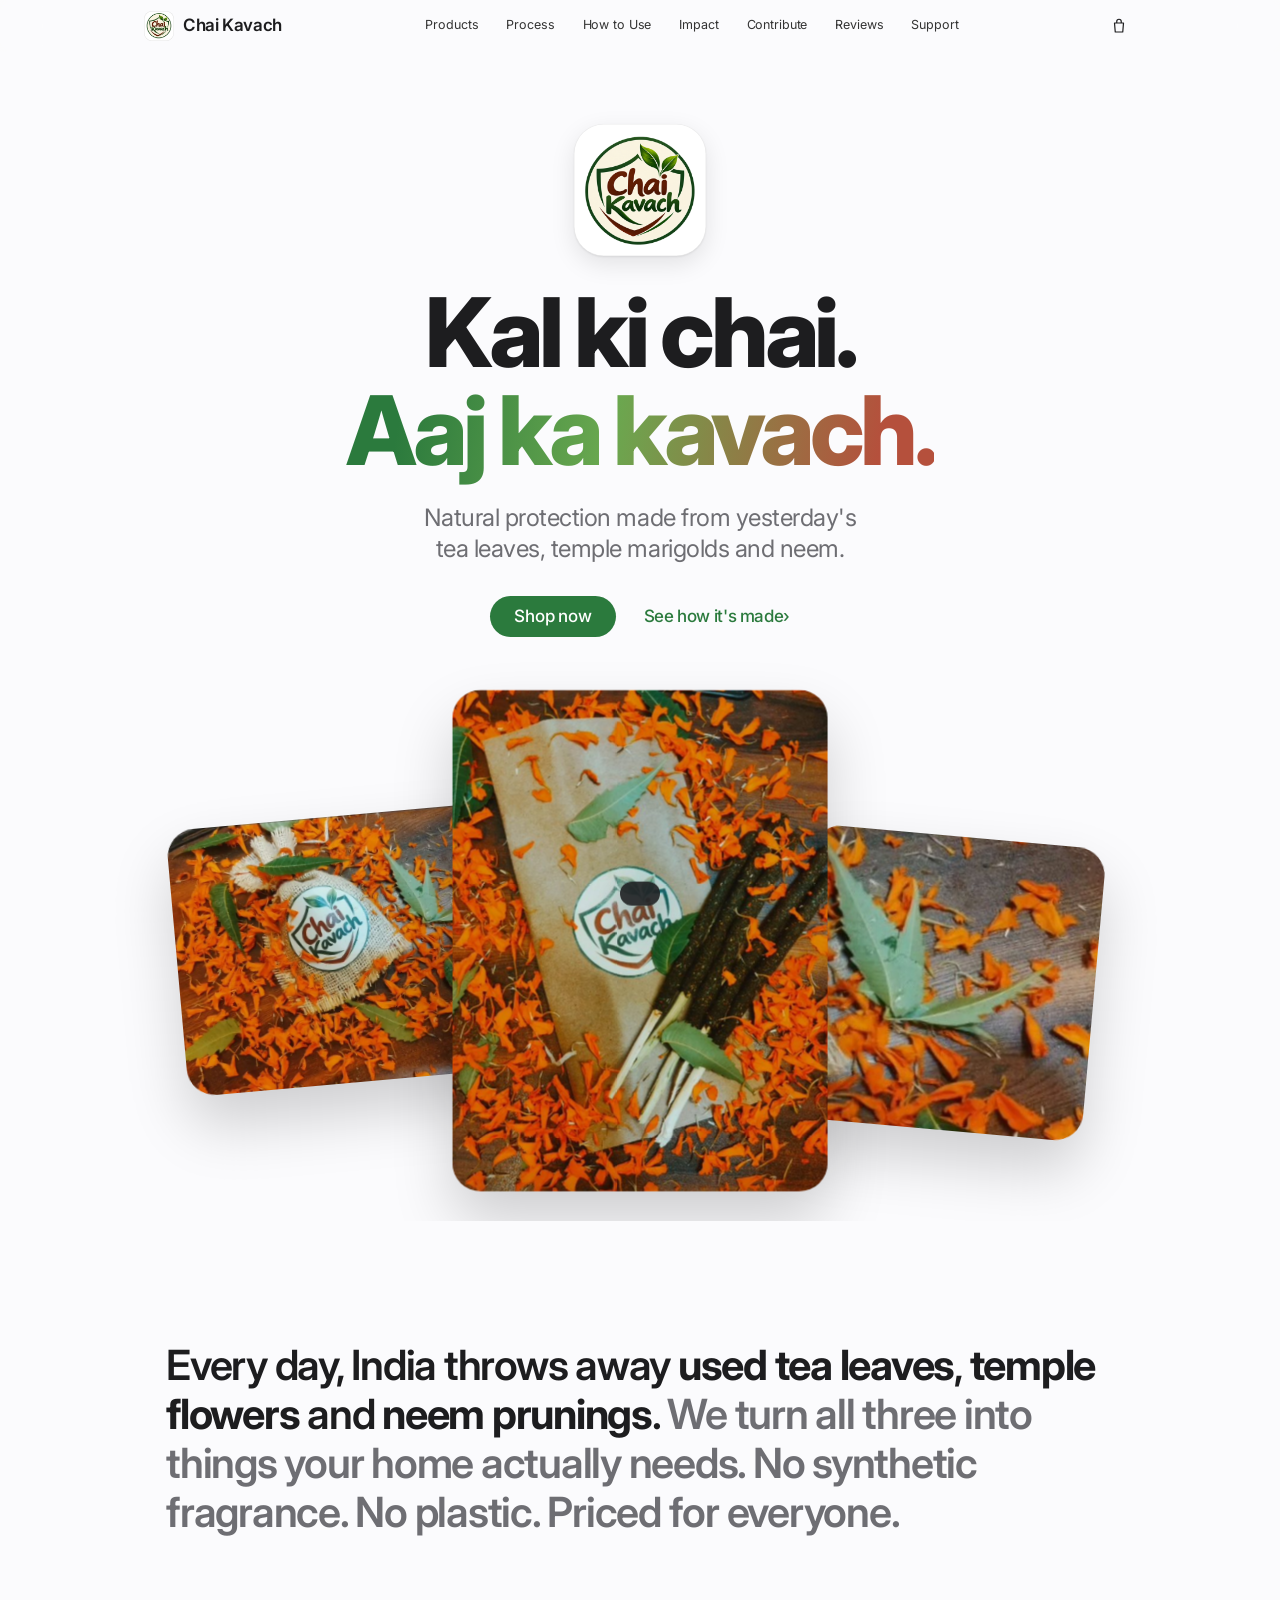
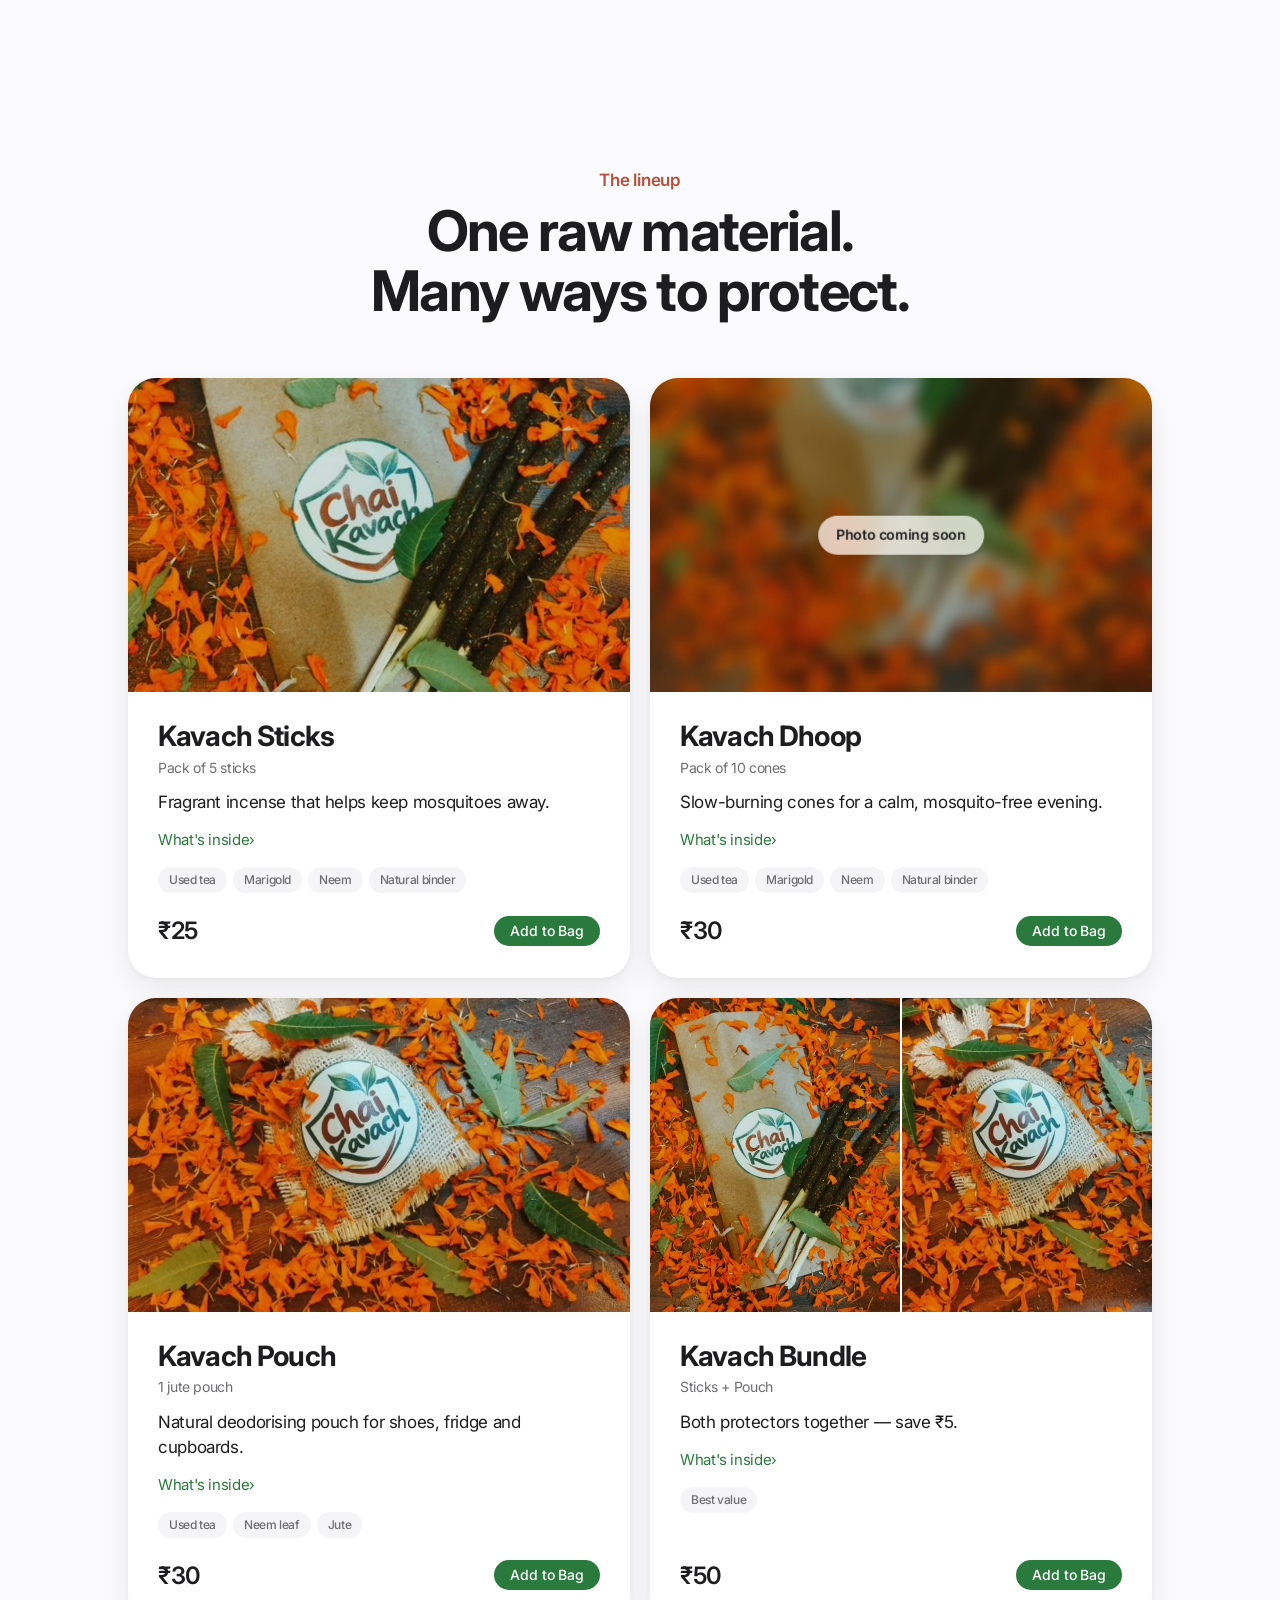
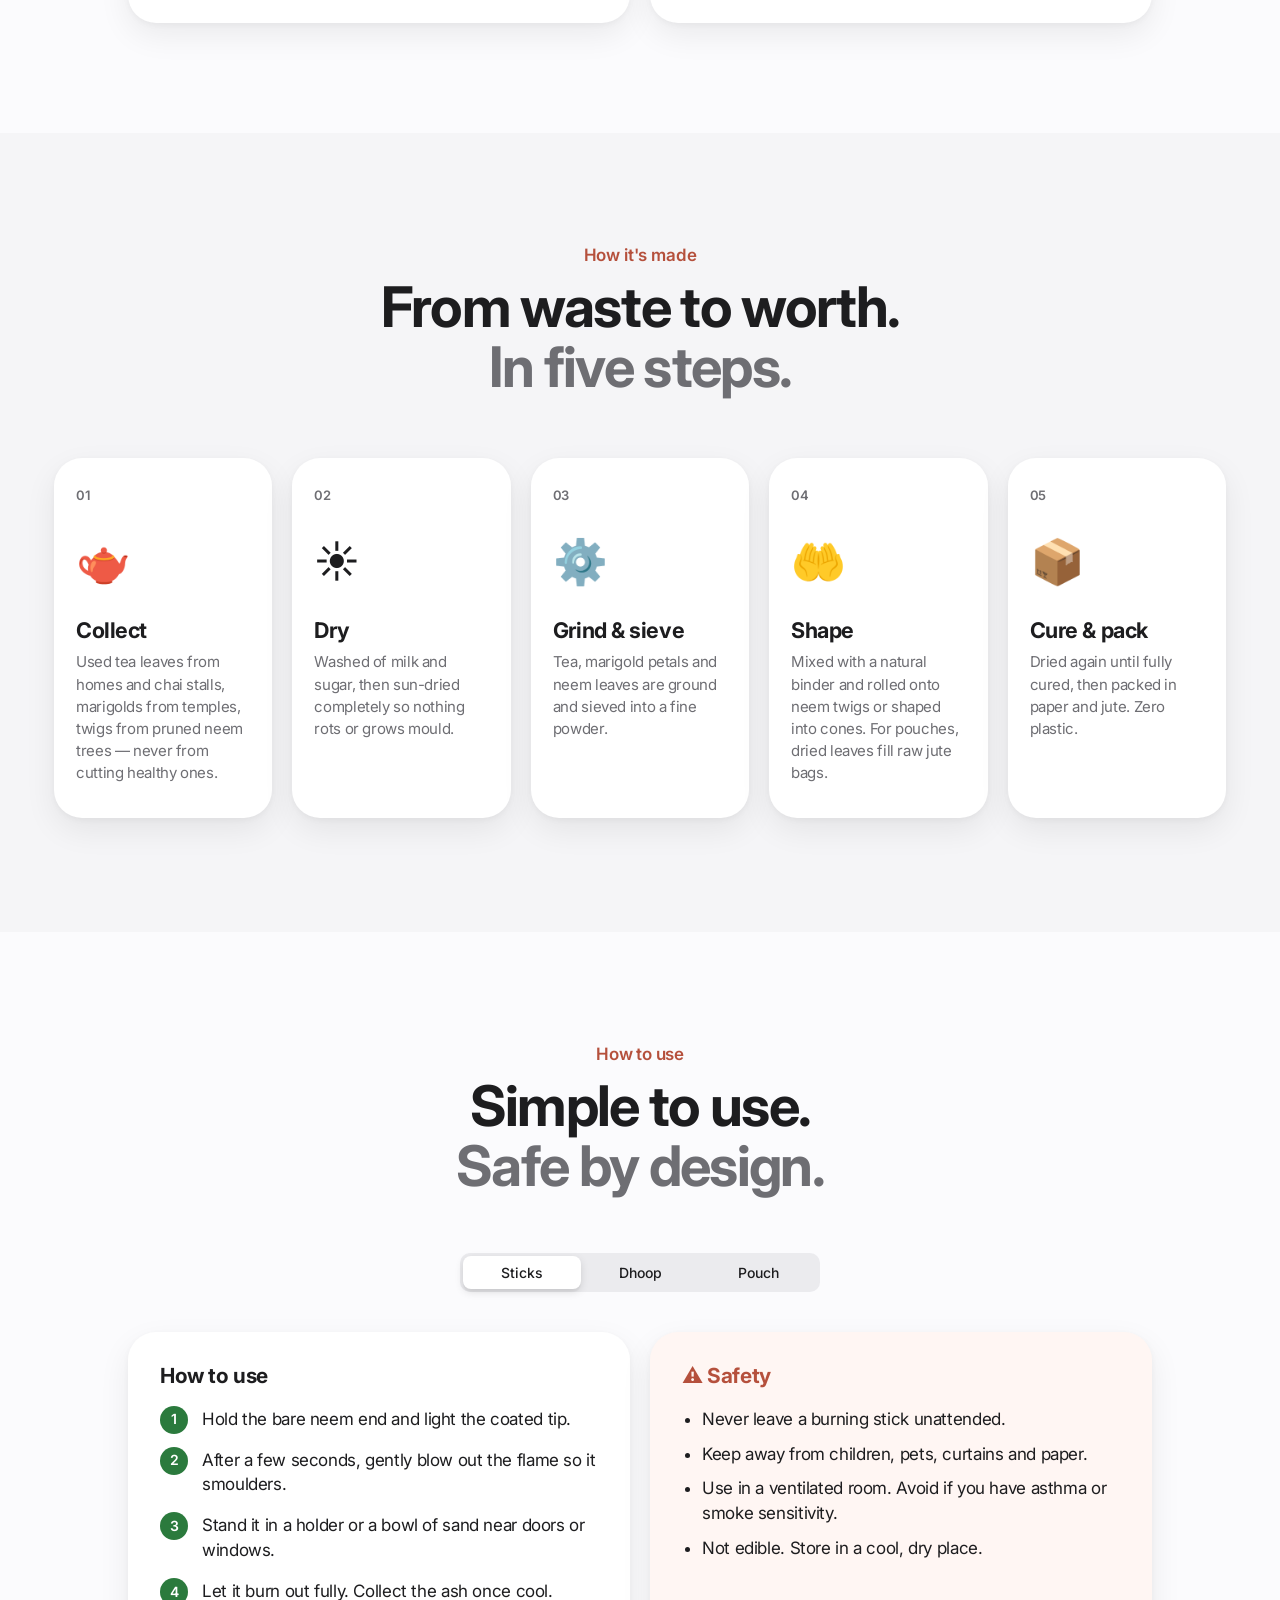
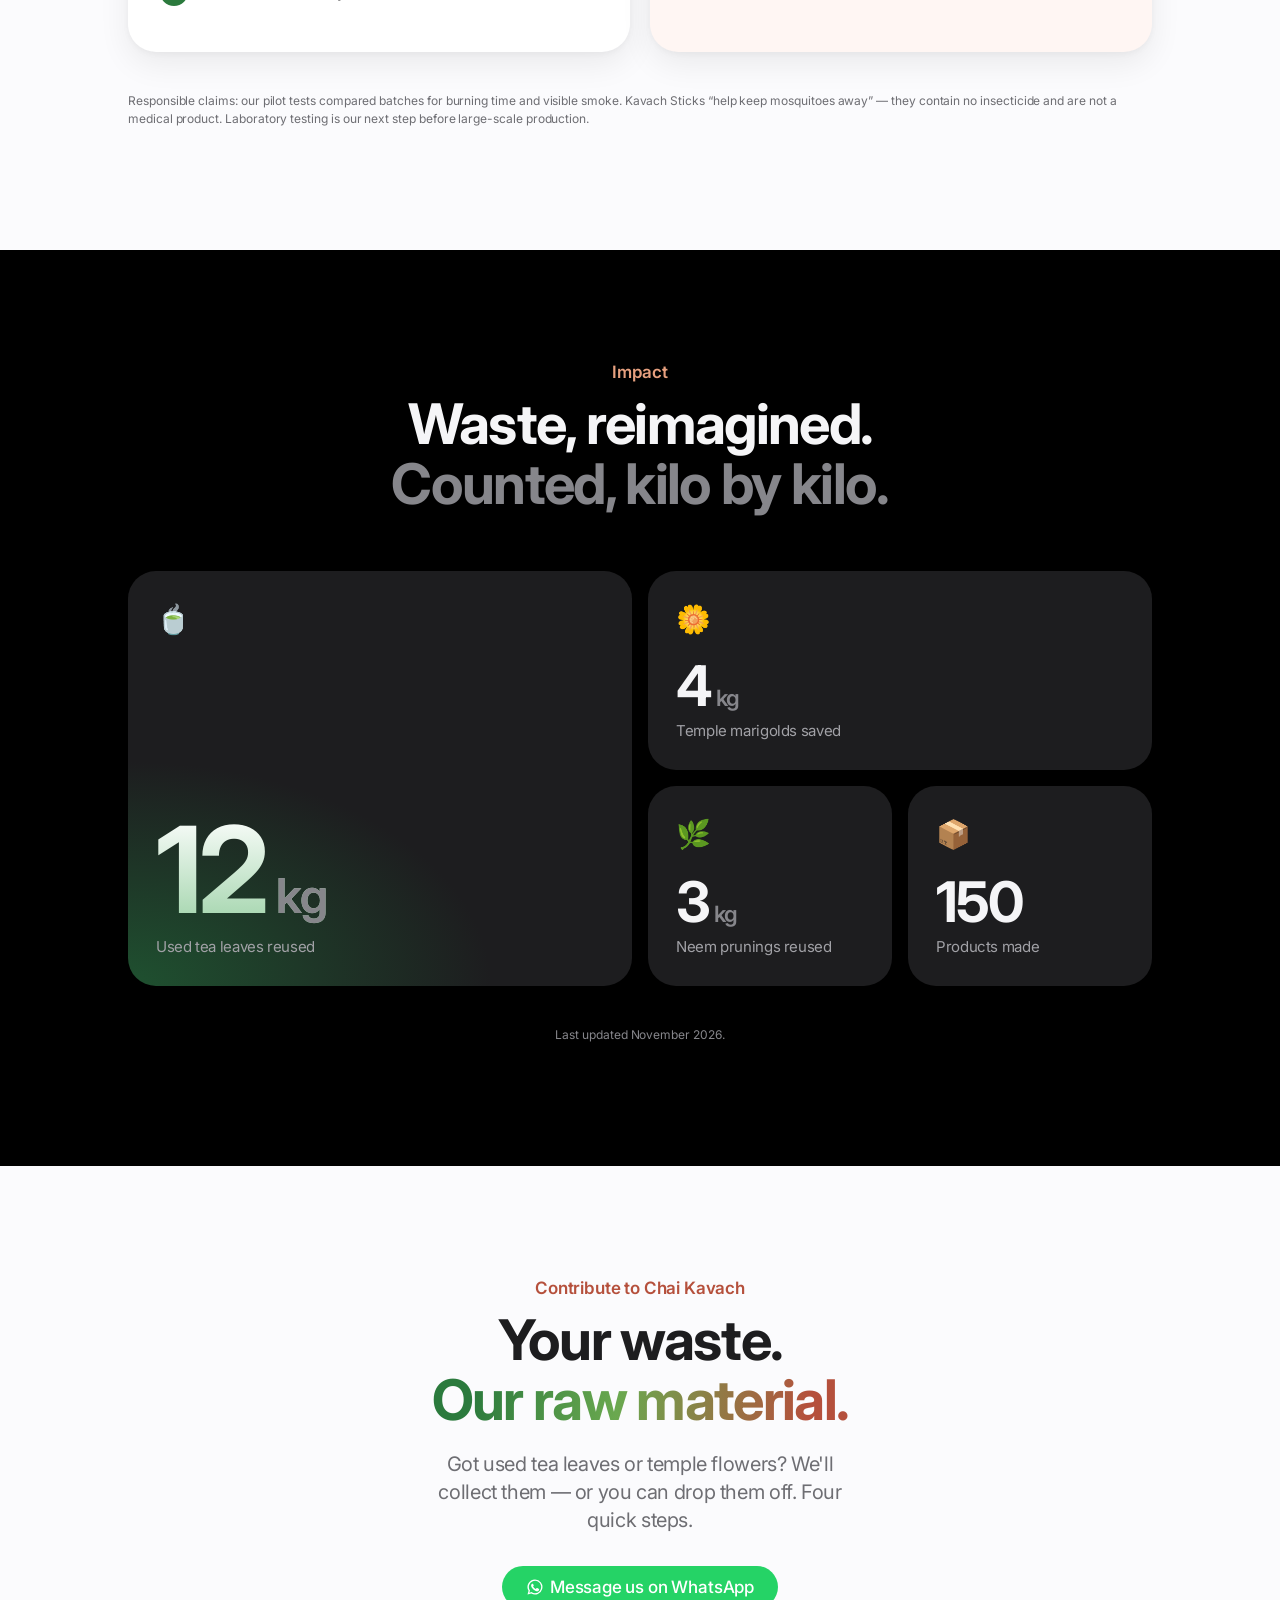
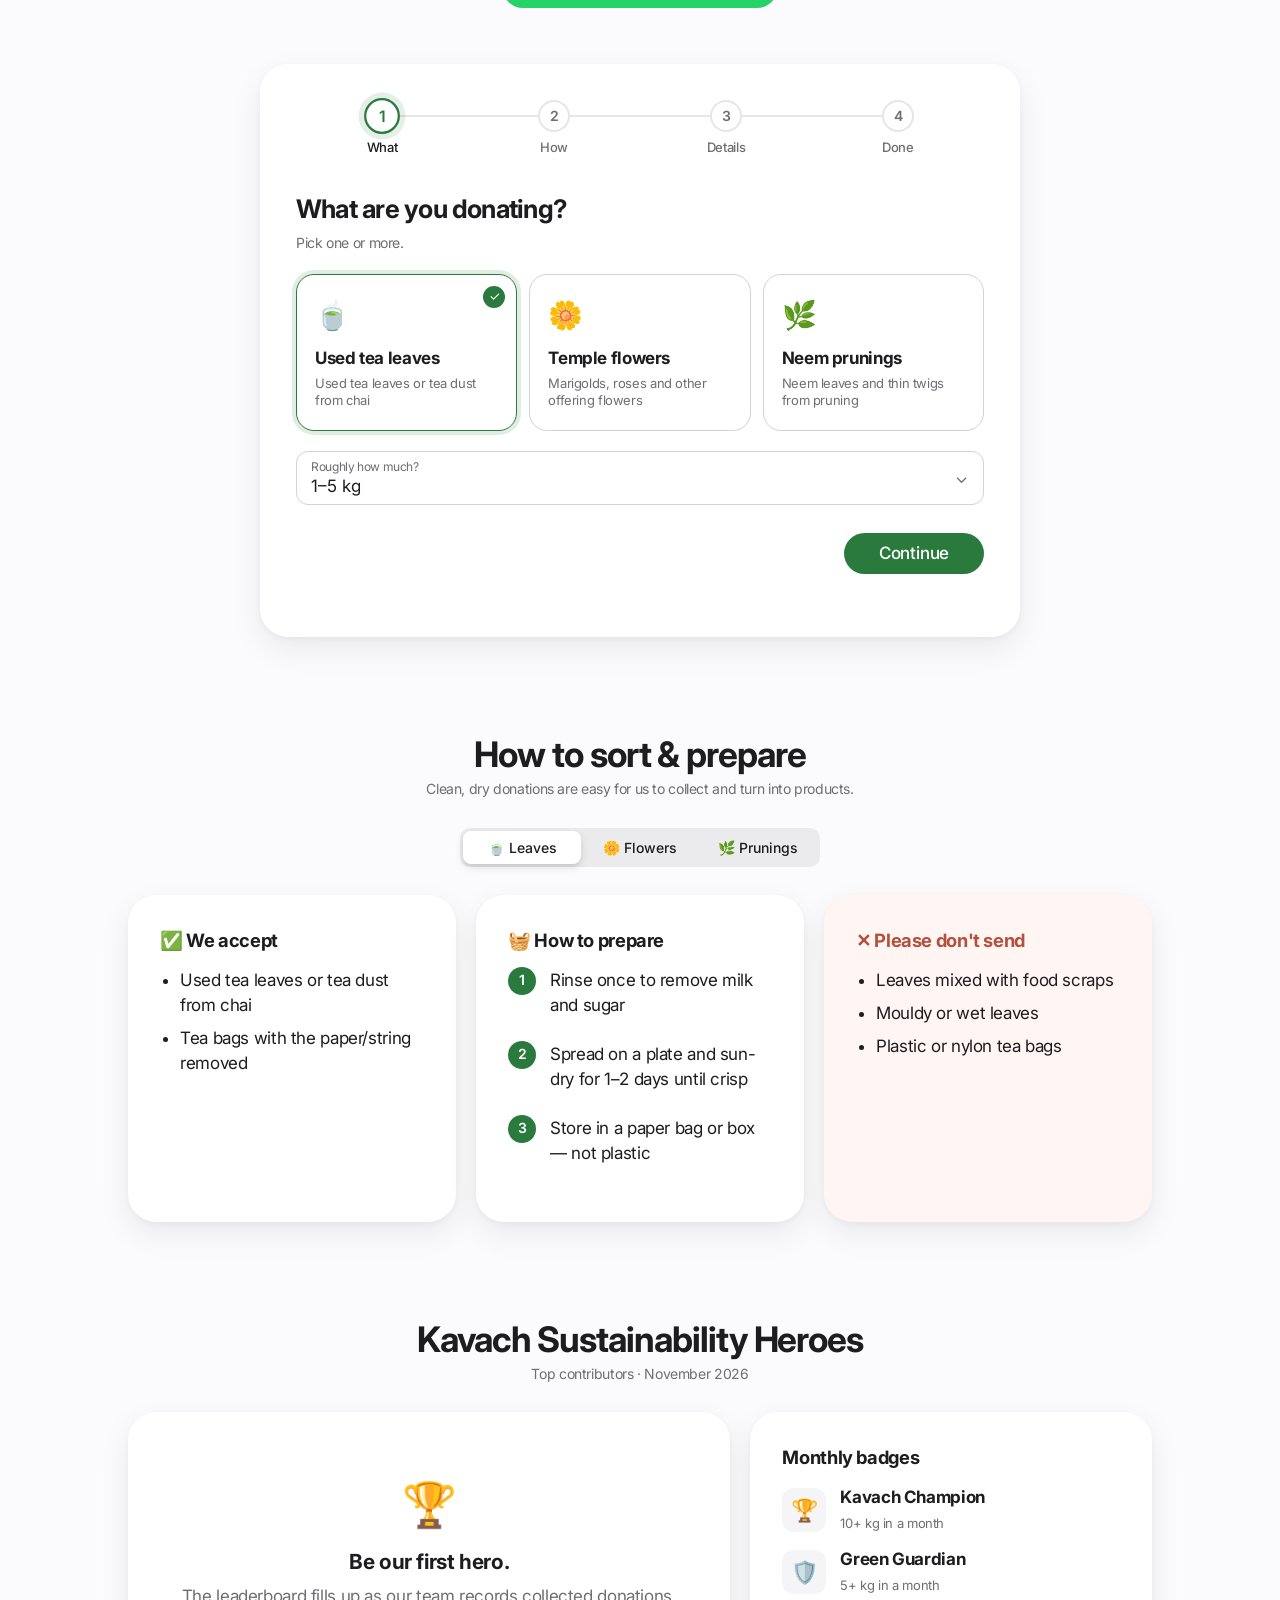
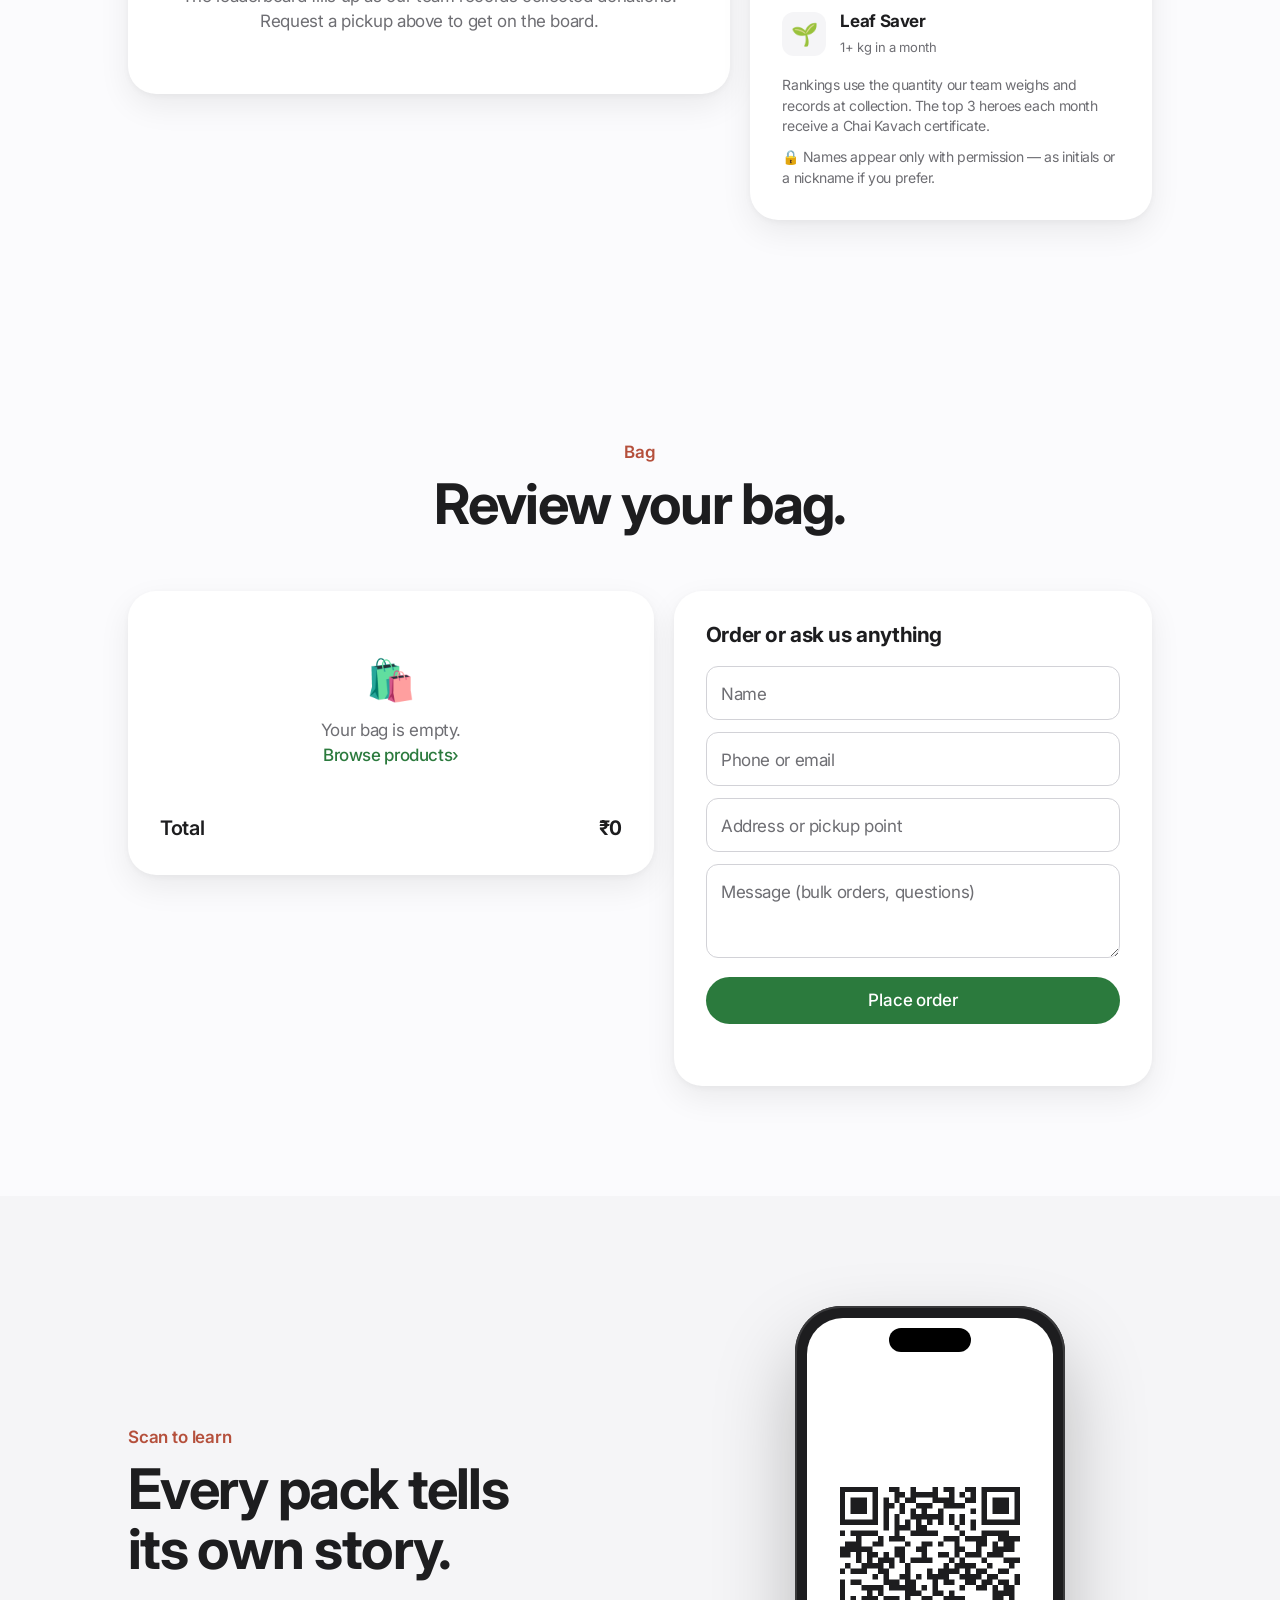
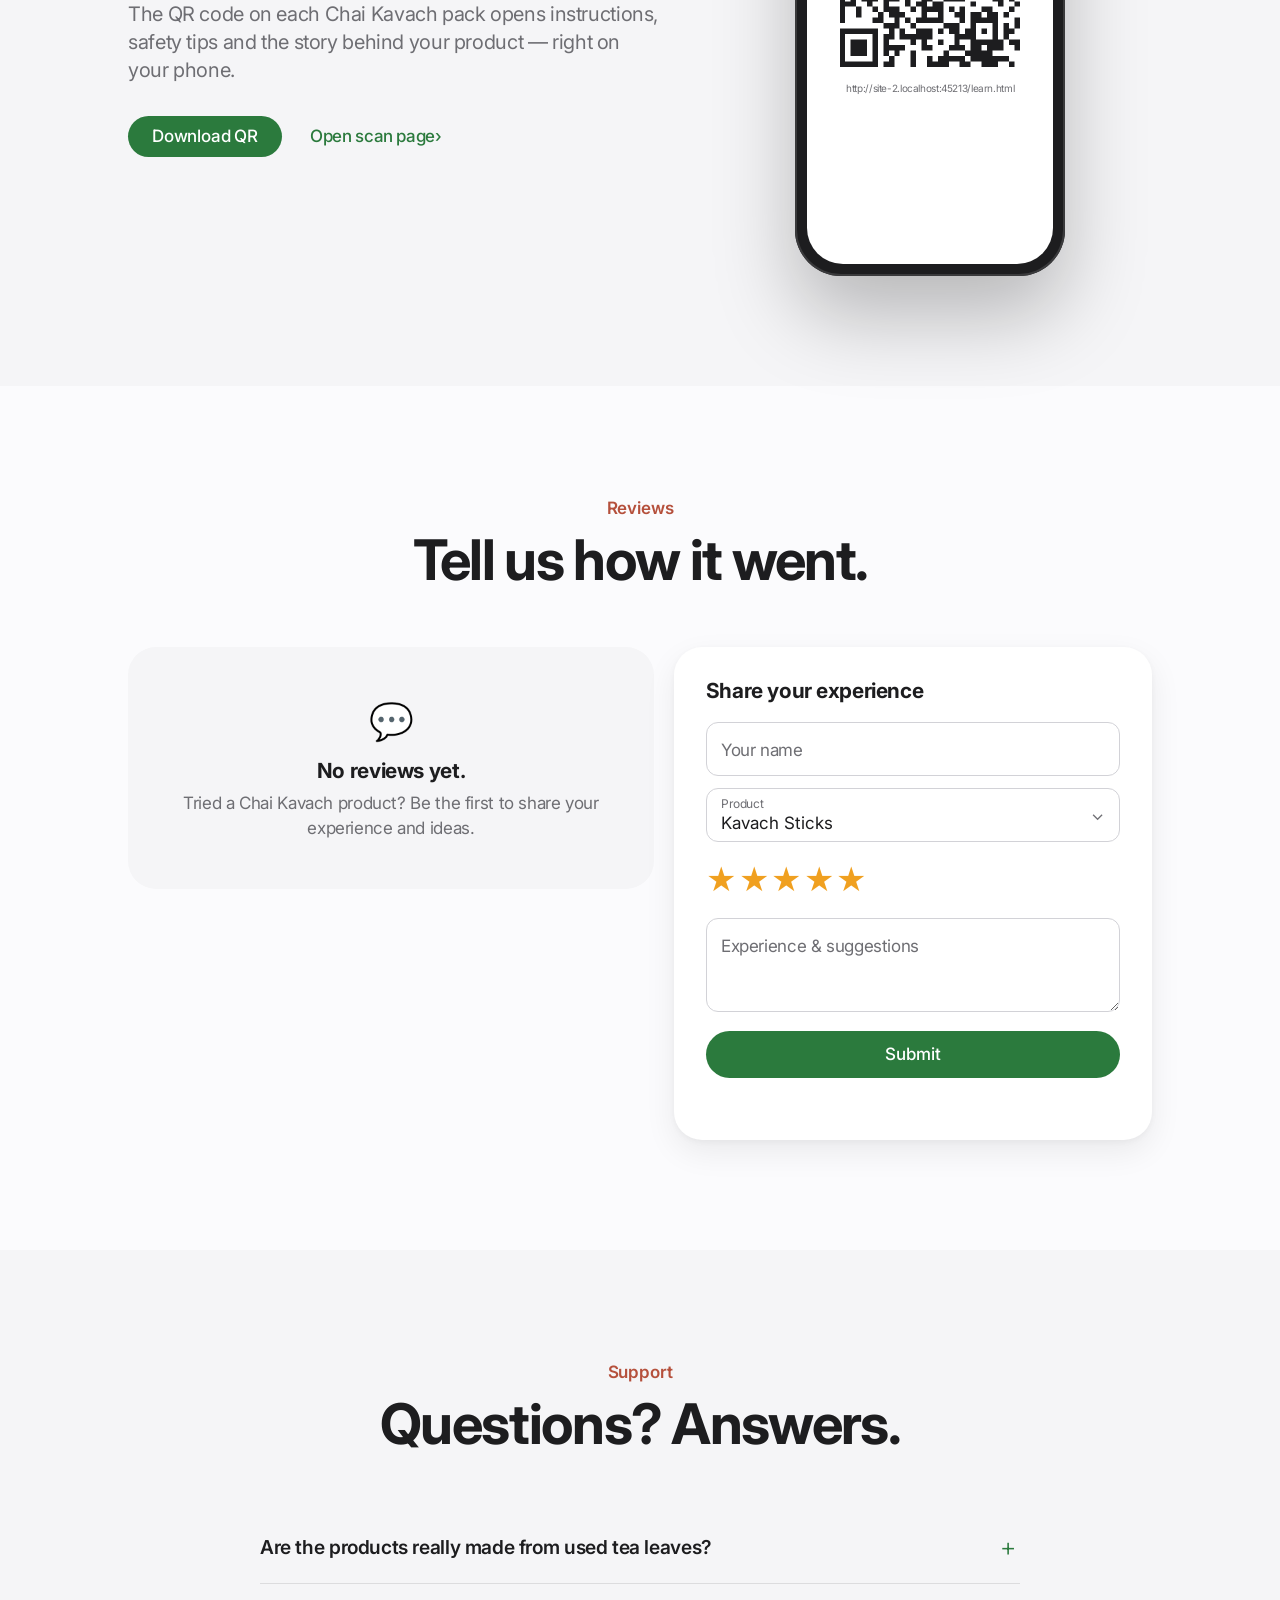
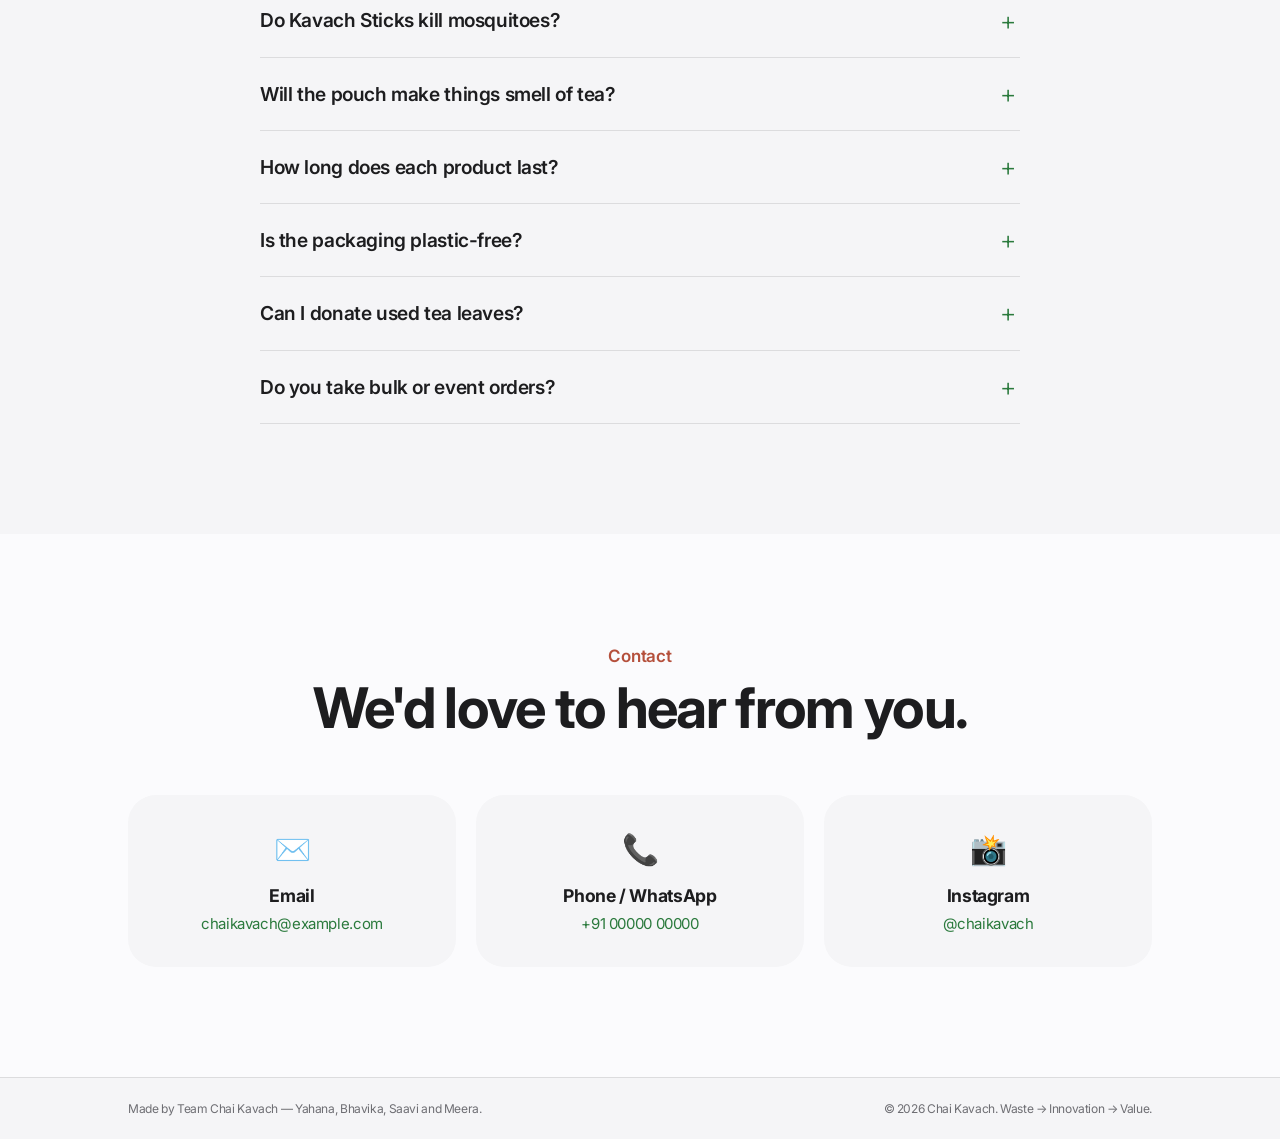
==== commit 3a4218cd: "Add Contribute section, show all five process steps, real product imagery - Contribute: 4-step picku" ====
--- a/index.html
+++ b/index.html
@@ -27,6 +27,7 @@
       <a href="#made">Process</a>
       <a href="#use">How to Use</a>
       <a href="#impact">Impact</a>
+      <a href="#contribute">Contribute</a>
       <a href="#feedback">Reviews</a>
       <a href="#faq">Support</a>
     </nav>
@@ -56,7 +57,7 @@
   <div class="hero-stage" id="heroStage">
     <figure class="stage-card c1"><img src="images/kavach-sticks.jpg" alt="Kavach Sticks on marigold petals"></figure>
     <figure class="stage-card c2"><img src="images/kavach-pouch.jpg" alt="Kavach Pouch on marigold petals"></figure>
-    <figure class="stage-card c3"><img src="images/kavach-dhoop.svg" alt="Kavach Dhoop cones"></figure>
+    <figure class="stage-card c3"><img src="images/ingredients.jpg" alt="Neem leaves and marigold petals — our raw materials"></figure>
   </div>
 </section>
 
@@ -80,12 +81,16 @@
     <p class="eyebrow">How it's made</p>
     <h2>From waste to worth.<br><span class="dim">In five steps.</span></h2>
   </header>
-  <div class="gallery" tabindex="0" aria-label="Process steps, scroll horizontally">
+  <div class="gallery" id="processGallery" tabindex="0" aria-label="Five process steps">
     <article class="g-card reveal"><span class="g-num">01</span><div class="g-emoji" aria-hidden="true">🫖</div><h3>Collect</h3><p>Used tea leaves from homes and chai stalls, marigolds from temples, twigs from pruned neem trees — never from cutting healthy ones.</p></article>
     <article class="g-card reveal"><span class="g-num">02</span><div class="g-emoji" aria-hidden="true">☀️</div><h3>Dry</h3><p>Washed of milk and sugar, then sun-dried completely so nothing rots or grows mould.</p></article>
     <article class="g-card reveal"><span class="g-num">03</span><div class="g-emoji" aria-hidden="true">⚙️</div><h3>Grind &amp; sieve</h3><p>Tea, marigold petals and neem leaves are ground and sieved into a fine powder.</p></article>
     <article class="g-card reveal"><span class="g-num">04</span><div class="g-emoji" aria-hidden="true">🤲</div><h3>Shape</h3><p>Mixed with a natural binder and rolled onto neem twigs or shaped into cones. For pouches, dried leaves fill raw jute bags.</p></article>
     <article class="g-card reveal"><span class="g-num">05</span><div class="g-emoji" aria-hidden="true">📦</div><h3>Cure &amp; pack</h3><p>Dried again until fully cured, then packed in paper and jute. Zero plastic.</p></article>
+  </div>
+  <div class="gallery-nav" aria-hidden="true">
+    <div class="dots" id="processDots"><span></span><span></span><span></span><span></span><span></span></div>
+    <div class="paddles"><button type="button" data-dir="-1" aria-label="Previous step">‹</button><button type="button" data-dir="1" aria-label="Next step">›</button></div>
   </div>
 </section>
 
@@ -153,6 +158,117 @@
   </header>
   <div class="bento" id="impactStats"><!-- js --></div>
   <p class="footnote center" id="impactUpdated"></p>
+</section>
+
+
+<!-- CONTRIBUTE -->
+<section id="contribute" class="section">
+  <header class="section-head reveal">
+    <p class="eyebrow">Contribute to Chai Kavach</p>
+    <h2>Your waste.<br><span class="grad">Our raw material.</span></h2>
+    <p class="lede center-lede">Got used tea leaves or temple flowers? We'll collect them — or you can drop them off. Four quick steps.</p>
+    <div class="hero-links"><a class="btn btn-wa" id="waTop" href="#" target="_blank" rel="noopener">
+      <svg viewBox="0 0 24 24" width="18" height="18" aria-hidden="true"><path fill="currentColor" d="M12 2a10 10 0 0 0-8.6 15.1L2 22l5-1.3A10 10 0 1 0 12 2Zm0 18.2a8.2 8.2 0 0 1-4.2-1.2l-.3-.2-3 .8.8-2.9-.2-.3A8.2 8.2 0 1 1 12 20.2Zm4.5-6.1c-.2-.1-1.5-.7-1.7-.8-.2-.1-.4-.1-.6.1l-.8 1c-.1.2-.3.2-.5.1a6.7 6.7 0 0 1-3.3-2.9c-.3-.4.2-.4.7-1.3.1-.2 0-.3 0-.4l-.8-1.8c-.2-.5-.4-.4-.6-.4h-.5a1 1 0 0 0-.7.3 3 3 0 0 0-.9 2.2 5.2 5.2 0 0 0 1.1 2.7 11.8 11.8 0 0 0 4.5 4c1.7.7 2.3.8 3.2.6.5-.1 1.5-.6 1.7-1.2.2-.6.2-1.1.2-1.2-.1-.1-.3-.2-.5-.3Z"/></svg>
+      Message us on WhatsApp</a></div>
+  </header>
+
+  <div class="wizard panel reveal" id="wizard">
+    <ol class="wiz-progress" aria-label="Contribution steps">
+      <li class="active"><span>1</span>What</li>
+      <li><span>2</span>How</li>
+      <li><span>3</span>Details</li>
+      <li><span>4</span>Done</li>
+    </ol>
+    <form id="donateForm" novalidate>
+      <!-- Step 1 -->
+      <fieldset class="wiz-step" data-step="1">
+        <legend>What are you donating?</legend>
+        <p class="hint">Pick one or more.</p>
+        <div class="choice-grid" id="donateChoices"><!-- js --></div>
+        <div class="field select qty"><select id="d-qty" name="quantity">
+          <option>Less than 1 kg</option><option selected>1–5 kg</option><option>5–20 kg</option><option>More than 20 kg (shop / temple / event)</option>
+        </select><label for="d-qty">Roughly how much?</label></div>
+      </fieldset>
+      <!-- Step 2 -->
+      <fieldset class="wiz-step" data-step="2" hidden>
+        <legend>Pickup or drop-off?</legend>
+        <div class="choice-grid two">
+          <label class="choice"><input type="radio" name="method" value="Pickup" checked><span class="choice-card"><span class="choice-ic">🚲</span><strong>Request a pickup</strong><small>Our team collects from you</small></span></label>
+          <label class="choice"><input type="radio" name="method" value="Drop-off"><span class="choice-card"><span class="choice-ic">📍</span><strong>I'll drop it off</strong><small id="dropOffText"></small></span></label>
+        </div>
+        <div class="pickup-only">
+          <div class="row2">
+            <div class="field"><input id="d-date" name="date" type="date"><label for="d-date" class="fixed">Preferred date</label></div>
+            <div class="field select"><select id="d-slot" name="slot"><option>Morning (8–11 am)</option><option>Afternoon (12–4 pm)</option><option>Evening (4–7 pm)</option></select><label for="d-slot">Preferred time</label></div>
+          </div>
+        </div>
+      </fieldset>
+      <!-- Step 3 -->
+      <fieldset class="wiz-step" data-step="3" hidden>
+        <legend>Your details</legend>
+        <div class="row2">
+          <div class="field"><input id="d-name" name="name" required autocomplete="name" placeholder=" "><label for="d-name">Full name</label></div>
+          <div class="field"><input id="d-phone" name="phone" required type="tel" autocomplete="tel" placeholder=" "><label for="d-phone">Phone (WhatsApp preferred)</label></div>
+        </div>
+        <div class="field pickup-only"><textarea id="d-addr" name="address" rows="2" placeholder=" "></textarea><label for="d-addr">Pickup address / landmark</label></div>
+        <button type="button" class="link-arrow loc-btn pickup-only" id="useLocation">Use my current location</button>
+        <p class="hint" id="locNote"></p>
+
+        <div class="privacy">
+          <h4>Hero leaderboard — how should we show you?</h4>
+          <p class="hint">We'll only display what you choose. You can change this anytime by messaging us.</p>
+          <div class="privacy-opts">
+            <label class="pill-opt"><input type="radio" name="privacy" value="initials" checked><span>Initials only</span></label>
+            <label class="pill-opt"><input type="radio" name="privacy" value="nickname"><span>A nickname</span></label>
+            <label class="pill-opt"><input type="radio" name="privacy" value="full"><span>My full name</span></label>
+            <label class="pill-opt"><input type="radio" name="privacy" value="hidden"><span>Don't show me</span></label>
+          </div>
+          <div class="field nickname" hidden><input id="d-nick" name="nickname" placeholder=" " maxlength="24"><label for="d-nick">Nickname</label></div>
+          <p class="preview">Shown as: <strong id="displayPreview">—</strong></p>
+        </div>
+      </fieldset>
+      <!-- Step 4 -->
+      <div class="wiz-step done" data-step="4" hidden>
+        <div class="check" aria-hidden="true"><svg viewBox="0 0 52 52"><circle cx="26" cy="26" r="24"/><path d="M15 27l7 7 15-16"/></svg></div>
+        <h3>Thank you, <span id="doneName"></span>!</h3>
+        <p class="hint">Your reference is <strong id="doneRef"></strong>. Here's what we received:</p>
+        <dl class="summary" id="doneSummary"></dl>
+        <p class="form-note" id="donateNote" role="status"></p>
+        <div class="hero-links">
+          <a class="btn btn-wa" id="waConfirm" href="#" target="_blank" rel="noopener">Confirm on WhatsApp</a>
+          <button type="button" class="link-arrow" id="donateAgain">Make another contribution</button>
+        </div>
+      </div>
+      <div class="wiz-actions">
+        <button type="button" class="btn btn-ghost" id="wizBack" hidden>Back</button>
+        <button type="button" class="btn" id="wizNext">Continue</button>
+      </div>
+      <p class="form-error" id="wizError" role="alert"></p>
+    </form>
+  </div>
+
+  <!-- Sorting guide -->
+  <div class="sub-head reveal">
+    <h3 class="sub-title">How to sort &amp; prepare</h3>
+    <p class="hint center">Clean, dry donations are easy for us to collect and turn into products.</p>
+  </div>
+  <div class="segmented reveal" role="tablist" aria-label="Choose a material" id="sortTabs"><!-- js --></div>
+  <div id="sortPanels"><!-- js --></div>
+
+  <!-- Leaderboard -->
+  <div class="sub-head reveal">
+    <h3 class="sub-title">Kavach Sustainability Heroes</h3>
+    <p class="hint center" id="heroMonth"></p>
+  </div>
+  <div class="heroes reveal">
+    <div class="panel board" id="heroBoard"><!-- js --></div>
+    <div class="panel badges">
+      <h4>Monthly badges</h4>
+      <ul id="badgeList"></ul>
+      <p class="hint">Rankings use the quantity our team weighs and records at collection. The top 3 heroes each month receive a Chai Kavach certificate.</p>
+      <p class="hint">🔒 Names appear only with permission — as initials or a nickname if you prefer.</p>
+    </div>
+  </div>
 </section>
 
 <!-- SHOP -->
--- a/css/style.css
+++ b/css/style.css
@@ -362,3 +362,160 @@
   *, *::before, *::after { animation: none !important; transition: none !important; }
   .js .reveal { opacity: 1; transform: none; }
 }
+
+/* ================= v3 additions ================= */
+
+/* Process: all five steps visible on desktop, swipeable with dots/paddles on smaller screens */
+#made .gallery { max-width: 1180px; }
+@media (min-width: 1100px) {
+  #made .gallery { grid-auto-flow: row; grid-template-columns: repeat(5, 1fr); overflow: visible; padding-bottom: 4px; }
+  #made .g-card { min-height: 360px; padding: 28px 22px; }
+  #made .g-card h3 { font-size: 1.35rem; }
+  #made .gallery-nav { display: none; }
+}
+.gallery-nav { display: flex; align-items: center; justify-content: space-between; max-width: 1024px; margin-top: 8px; }
+.dots { display: flex; gap: 8px; }
+.dots span { width: 8px; height: 8px; border-radius: 50%; background: #d2d2d7; transition: width .4s var(--ease), background .3s; }
+.dots span.on { width: 22px; border-radius: 4px; background: var(--text); }
+.paddles { display: flex; gap: 10px; }
+.paddles button {
+  width: 36px; height: 36px; border-radius: 50%; border: 0; background: rgba(0,0,0,.07); color: var(--text);
+  font-size: 22px; line-height: 1; cursor: pointer; transition: background .2s, transform .25s var(--spring);
+}
+.paddles button:hover { background: rgba(0,0,0,.12); }
+.paddles button:active { transform: scale(.9); }
+
+/* Product tile — coming soon state */
+.tile-media { position: relative; }
+.tile-media.soon img { filter: saturate(1.1); }
+.soon-pill {
+  position: absolute; left: 50%; top: 50%; transform: translate(-50%, -50%); white-space: nowrap;
+  background: rgba(255,255,255,.72); -webkit-backdrop-filter: blur(16px) saturate(180%); backdrop-filter: blur(16px) saturate(180%);
+  color: var(--text); padding: 9px 18px; border-radius: 980px; font-size: 14px; font-weight: 600; box-shadow: 0 6px 20px rgba(0,0,0,.15);
+}
+
+/* Shared bits */
+.btn-ghost { background: rgba(0,0,0,.06); color: var(--text); }
+.btn-ghost:hover { background: rgba(0,0,0,.1); }
+.btn-wa { background: #25d366; color: #fff; }
+.btn-wa:hover { background: #1ebe5b; }
+.hint { color: var(--text-2); font-size: 14px; margin: 4px 0 0; }
+.center-lede { max-width: 34ch; margin-left: auto; margin-right: auto; }
+.sub-head { text-align: center; margin: 96px auto 28px; }
+.sub-title { font-size: clamp(1.6rem, 3.5vw, 2.2rem); letter-spacing: -.03em; }
+.row2 { display: grid; grid-template-columns: 1fr 1fr; gap: 12px; }
+.field label.fixed { top: 7px; font-size: 12px; }
+.field input[type="date"] { min-height: 58px; }
+.form-error { color: var(--terra); font-size: 14px; font-weight: 500; margin: 10px 0 0; min-height: 1.2em; text-align: center; }
+
+/* Contribution wizard */
+.wizard { max-width: 760px !important; padding: 36px; }
+.wiz-progress { list-style: none; padding: 0; margin: 0 0 32px; display: grid; grid-template-columns: repeat(4, 1fr); position: relative; }
+.wiz-progress::before { content: ""; position: absolute; top: 15px; left: 12.5%; right: 12.5%; height: 2px; background: #e5e5ea; }
+.wiz-progress li { position: relative; display: flex; flex-direction: column; align-items: center; gap: 6px; font-size: 13px; color: var(--text-2); font-weight: 500; }
+.wiz-progress li span {
+  width: 32px; height: 32px; border-radius: 50%; background: #fff; border: 2px solid #e5e5ea; display: grid; place-items: center;
+  font-size: 14px; font-weight: 600; transition: all .4s var(--spring); position: relative; z-index: 1;
+}
+.wiz-progress li.active { color: var(--text); }
+.wiz-progress li.active span { border-color: var(--accent); color: var(--accent); transform: scale(1.12); box-shadow: 0 0 0 5px rgba(43,122,61,.12); }
+.wiz-progress li.done span { background: var(--accent); border-color: var(--accent); color: #fff; }
+.wiz-progress li.done span { font-size: 0; }
+.wiz-progress li.done span::after { content: "✓"; font-size: 15px; }
+.wiz-step { border: 0; padding: 0; margin: 0; display: flex; flex-direction: column; gap: 14px; }
+.wiz-step:not([hidden]) { animation: fadeUp .45s var(--ease); }
+.wiz-step legend { font-size: 1.6rem; font-weight: 700; letter-spacing: -.03em; padding: 0; margin-bottom: 2px; }
+.wiz-actions { display: flex; justify-content: space-between; gap: 12px; margin-top: 28px; }
+.wiz-actions #wizNext { margin-left: auto; min-width: 140px; }
+
+.choice-grid { display: grid; grid-template-columns: repeat(3, 1fr); gap: 12px; margin-top: 6px; }
+.choice-grid.two { grid-template-columns: 1fr 1fr; }
+.choice { position: relative; cursor: pointer; }
+.choice input { position: absolute; opacity: 0; pointer-events: none; }
+.choice-card {
+  display: flex; flex-direction: column; gap: 4px; height: 100%; padding: 20px 18px; border-radius: var(--radius-m);
+  border: 1.5px solid #d2d2d7; background: #fff; transition: border-color .2s, box-shadow .25s, transform .3s var(--spring);
+}
+.choice-card small { color: var(--text-2); font-size: 13px; line-height: 1.35; }
+.choice-ic { font-size: 28px; margin-bottom: 6px; }
+.choice:hover .choice-card { transform: translateY(-2px); }
+.choice input:checked + .choice-card { border-color: var(--accent); box-shadow: 0 0 0 4px rgba(43,122,61,.14); }
+.choice input:checked + .choice-card::after {
+  content: "✓"; position: absolute; top: 12px; right: 12px; width: 22px; height: 22px; border-radius: 50%;
+  background: var(--accent); color: #fff; font-size: 13px; display: grid; place-items: center; animation: pop .35s var(--spring);
+}
+.choice input:focus-visible + .choice-card { outline: 3px solid rgba(43,122,61,.5); outline-offset: 2px; }
+@keyframes pop { from { transform: scale(0); } to { transform: scale(1); } }
+.qty { margin-top: 6px; }
+.loc-btn { background: none; border: 0; padding: 0; cursor: pointer; color: var(--accent); align-self: flex-start; font: 500 15px var(--font); }
+
+.privacy { margin-top: 10px; padding: 22px; background: var(--bg-alt); border-radius: var(--radius-m); }
+.privacy h4 { margin: 0; font-size: 1.05rem; letter-spacing: -.02em; }
+.privacy-opts { display: flex; flex-wrap: wrap; gap: 8px; margin: 14px 0; }
+.pill-opt input { position: absolute; opacity: 0; pointer-events: none; }
+.pill-opt span {
+  display: inline-block; padding: 8px 16px; border-radius: 980px; background: #fff; border: 1.5px solid #d2d2d7;
+  font-size: 14px; font-weight: 500; cursor: pointer; transition: all .2s var(--ease);
+}
+.pill-opt input:checked + span { background: var(--text); border-color: var(--text); color: #fff; }
+.pill-opt input:focus-visible + span { outline: 3px solid rgba(43,122,61,.5); outline-offset: 2px; }
+.privacy .nickname { margin-bottom: 12px; }
+.preview { margin: 0; font-size: 14px; color: var(--text-2); }
+.preview strong { color: var(--text); }
+
+.wiz-step.done { text-align: center; align-items: center; }
+.wiz-step.done h3 { font-size: 1.8rem; }
+.check svg { width: 76px; height: 76px; }
+.check circle { fill: none; stroke: var(--accent); stroke-width: 3; stroke-dasharray: 151; stroke-dashoffset: 151; animation: draw .7s var(--ease) forwards; }
+.check path { fill: none; stroke: var(--accent); stroke-width: 3.5; stroke-linecap: round; stroke-linejoin: round; stroke-dasharray: 40; stroke-dashoffset: 40; animation: draw .45s .55s var(--ease) forwards; }
+@keyframes draw { to { stroke-dashoffset: 0; } }
+.summary { display: grid; grid-template-columns: auto 1fr; gap: 8px 20px; text-align: left; width: 100%; max-width: 480px; margin: 8px 0 0; padding: 20px 22px; background: var(--bg-alt); border-radius: var(--radius-m); font-size: 15px; }
+.summary dt { color: var(--text-2); }
+.summary dd { margin: 0; font-weight: 500; white-space: pre-line; word-break: break-word; }
+
+/* Sorting guide */
+#sortTabs { margin-bottom: 28px; }
+.sort-grid { display: grid; grid-template-columns: repeat(3, 1fr); gap: 20px; }
+.sort-grid h4 { margin: 0 0 14px; font-size: 1.15rem; letter-spacing: -.02em; }
+.sort-grid ul { padding-left: 20px; margin: 0; }
+.sort-grid li { margin-bottom: 8px; }
+.sort-grid .safety h4 { color: var(--terra); }
+.sort-grid .safety h3::before { content: none; }
+
+/* Heroes leaderboard */
+.heroes { display: grid; grid-template-columns: 1.5fr 1fr; gap: 20px; align-items: start; }
+.board { padding: 12px 28px; }
+.board-list { list-style: none; margin: 0; padding: 0; }
+.board-list li { display: grid; grid-template-columns: 44px 1fr auto; align-items: center; gap: 12px; padding: 16px 0; border-bottom: .5px solid var(--hairline); }
+.board-list li:last-child { border-bottom: 0; }
+.board-list .rank { font-size: 22px; text-align: center; font-weight: 600; color: var(--text-2); }
+.board-list .who { font-weight: 600; font-size: 1.05rem; }
+.board-list .who small { display: block; font-weight: 500; font-size: 13px; color: var(--accent); }
+.board-list .kg { font-size: 1.4rem; font-weight: 700; letter-spacing: -.03em; font-variant-numeric: tabular-nums; }
+.board-list .kg small { font-size: 13px; color: var(--text-2); font-weight: 500; }
+.board-empty { text-align: center; padding: 48px 12px; color: var(--text-2); }
+.board-empty span { font-size: 44px; display: block; }
+.board-empty strong { display: block; color: var(--text); font-size: 1.3rem; margin: 10px 0 6px; }
+.badges h4 { margin: 0 0 14px; font-size: 1.15rem; }
+.badges ul { list-style: none; padding: 0; margin: 0 0 16px; display: flex; flex-direction: column; gap: 12px; }
+.badges li { display: flex; gap: 14px; align-items: center; }
+.b-ic { width: 44px; height: 44px; border-radius: 12px; background: var(--bg-alt); display: grid; place-items: center; font-size: 22px; }
+.badges li strong { display: block; }
+.badges li small { color: var(--text-2); font-size: 13px; }
+.badges .hint { margin-top: 10px; }
+
+@media (max-width: 834px) {
+  .choice-grid, .sort-grid, .heroes { grid-template-columns: 1fr; }
+  .wizard { padding: 26px 20px; }
+}
+@media (max-width: 600px) {
+  .row2, .choice-grid.two { grid-template-columns: 1fr; }
+  .wiz-progress li { font-size: 12px; }
+  .sub-head { margin-top: 72px; }
+  .board { padding: 8px 20px; }
+}
+
+/* Fixes */
+[hidden] { display: none !important; }
+button.link-arrow { background: none; border: 0; padding: 0; cursor: pointer; color: var(--accent); font: 500 17px var(--font); letter-spacing: -.01em; }
+#made .g-emoji { margin: 24px 0 0; }
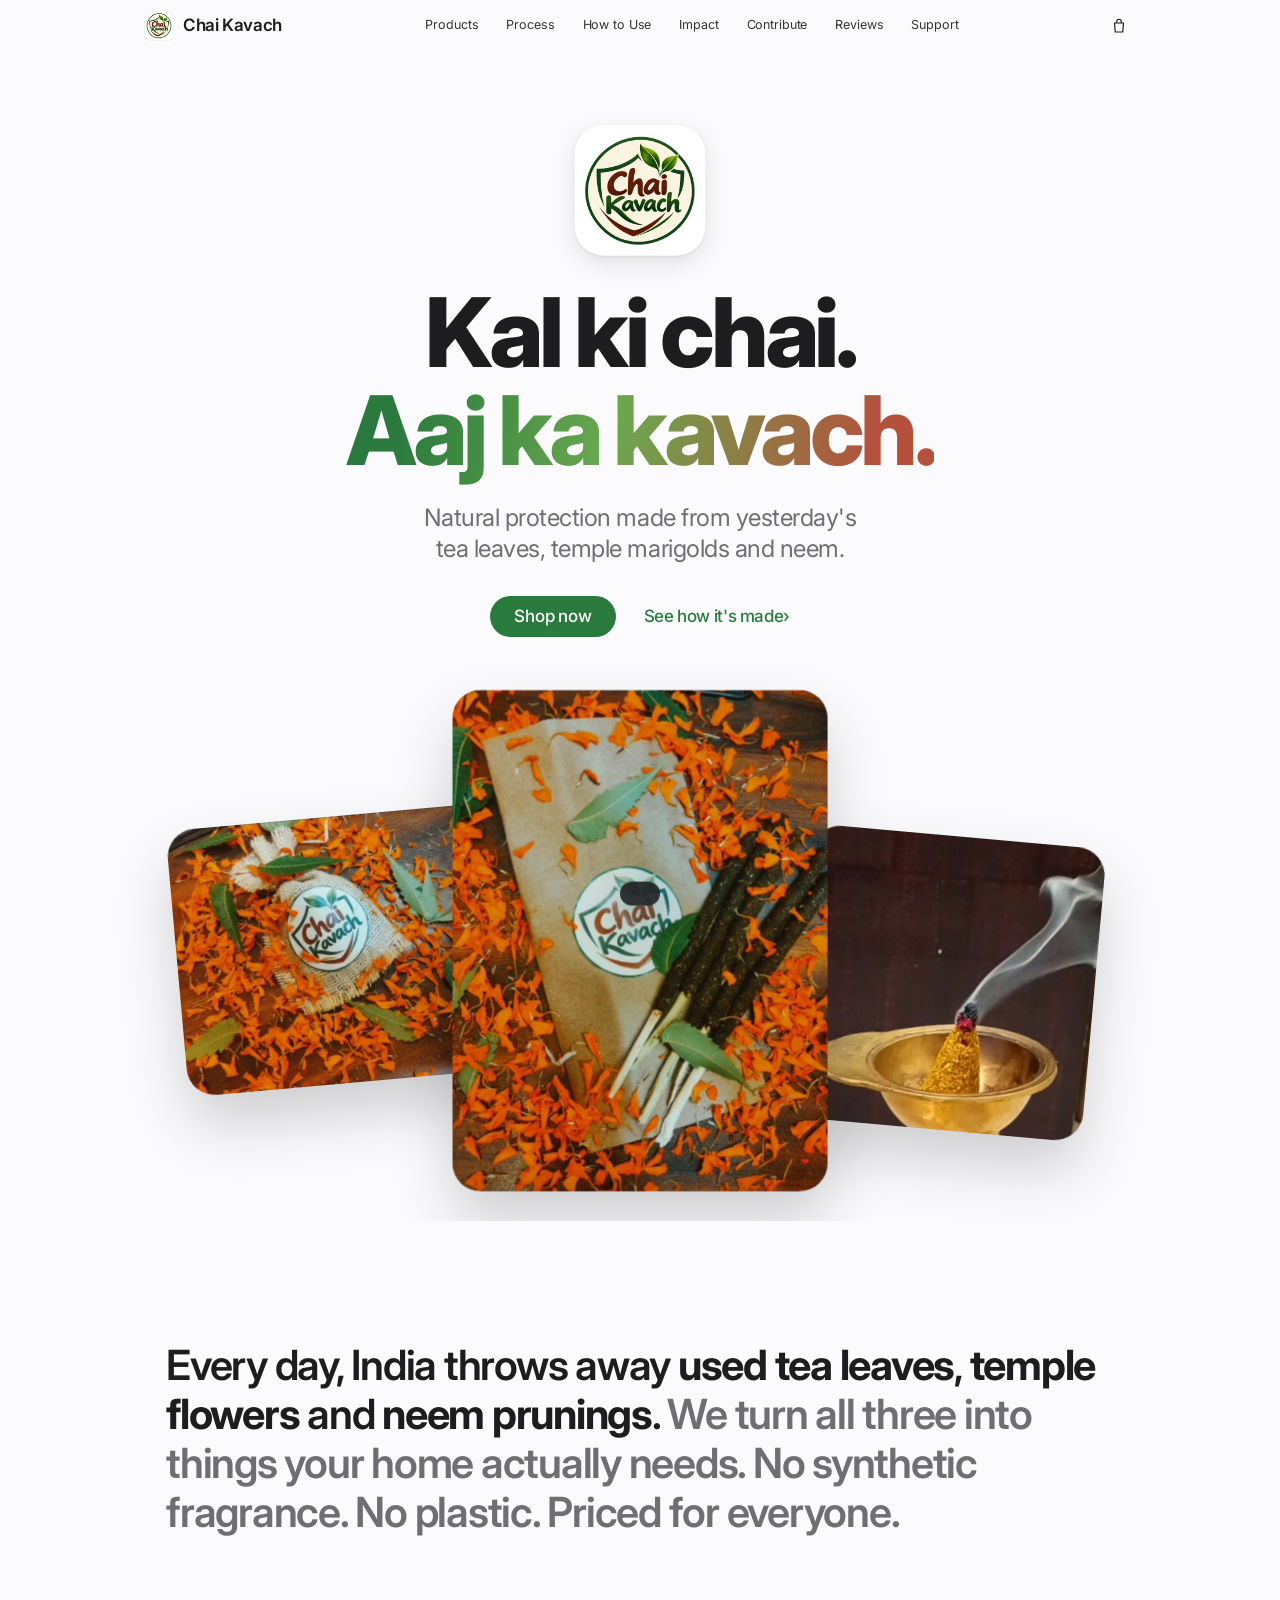
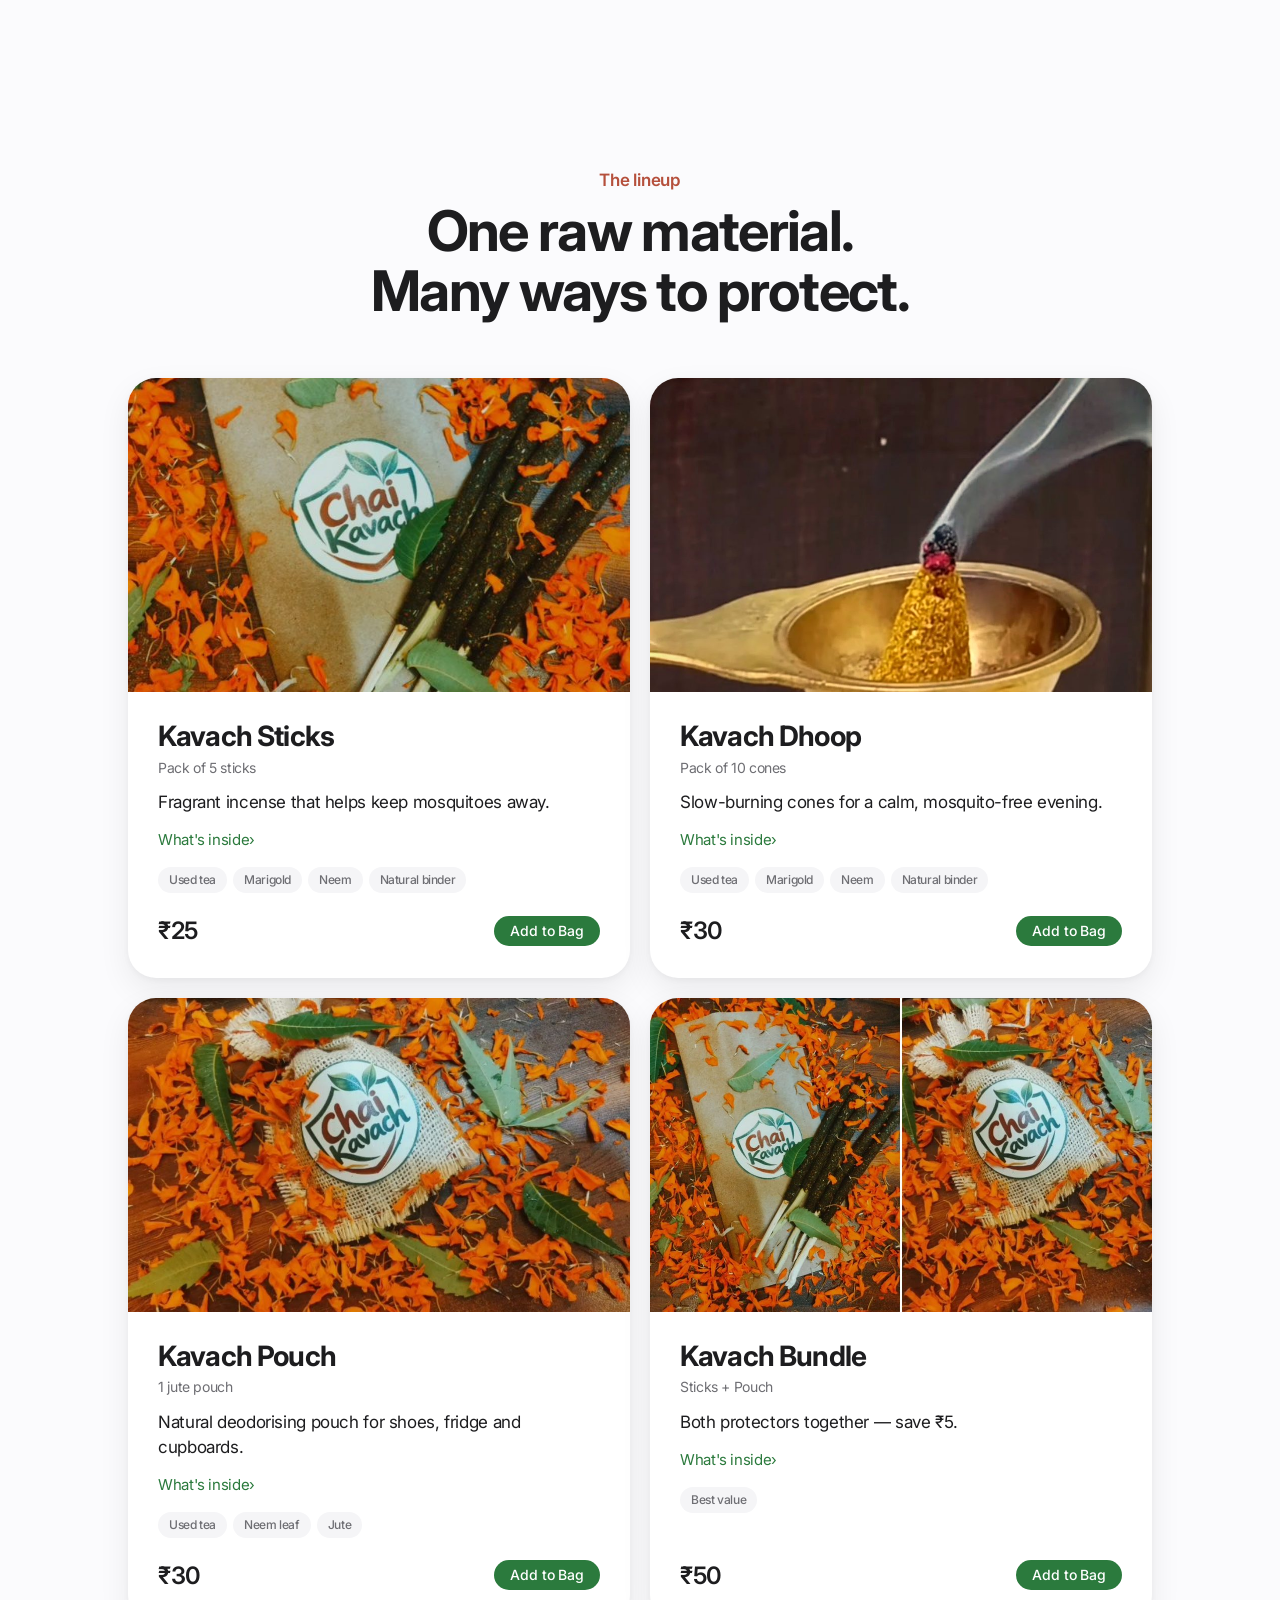
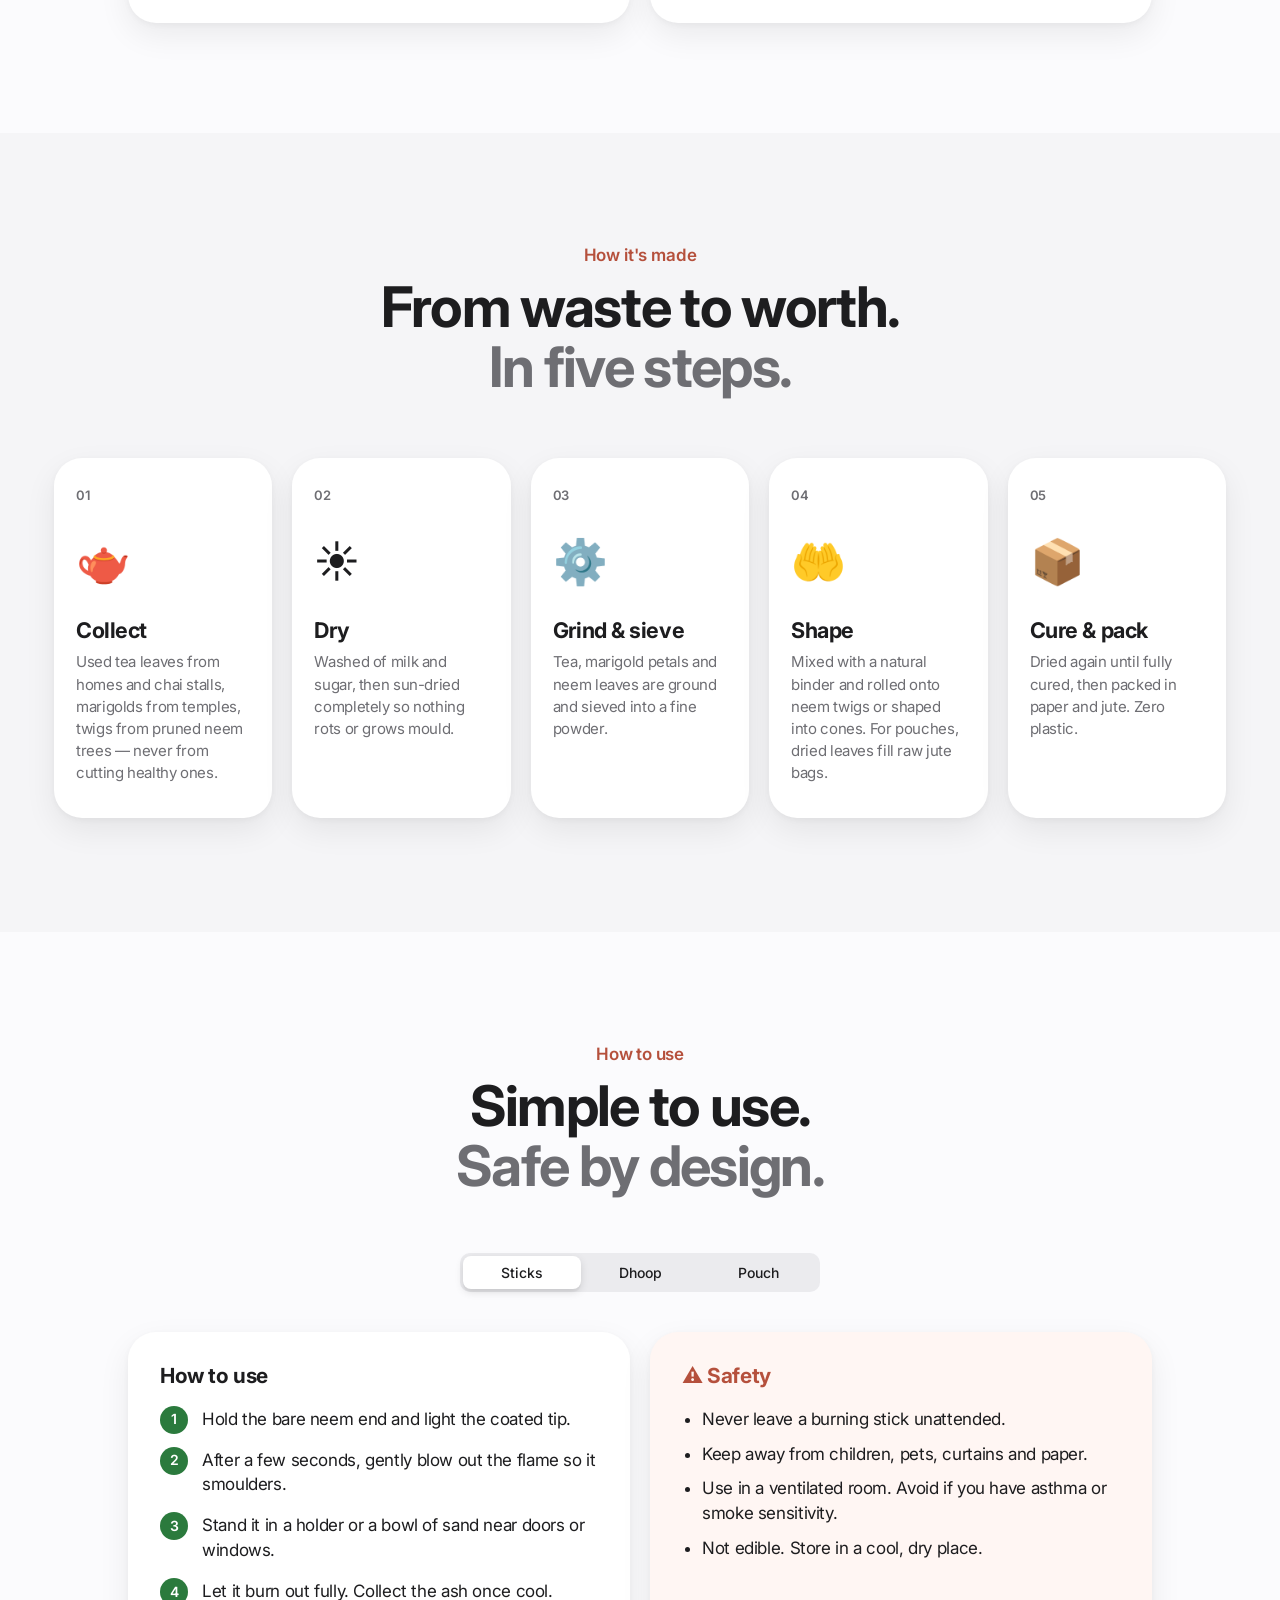
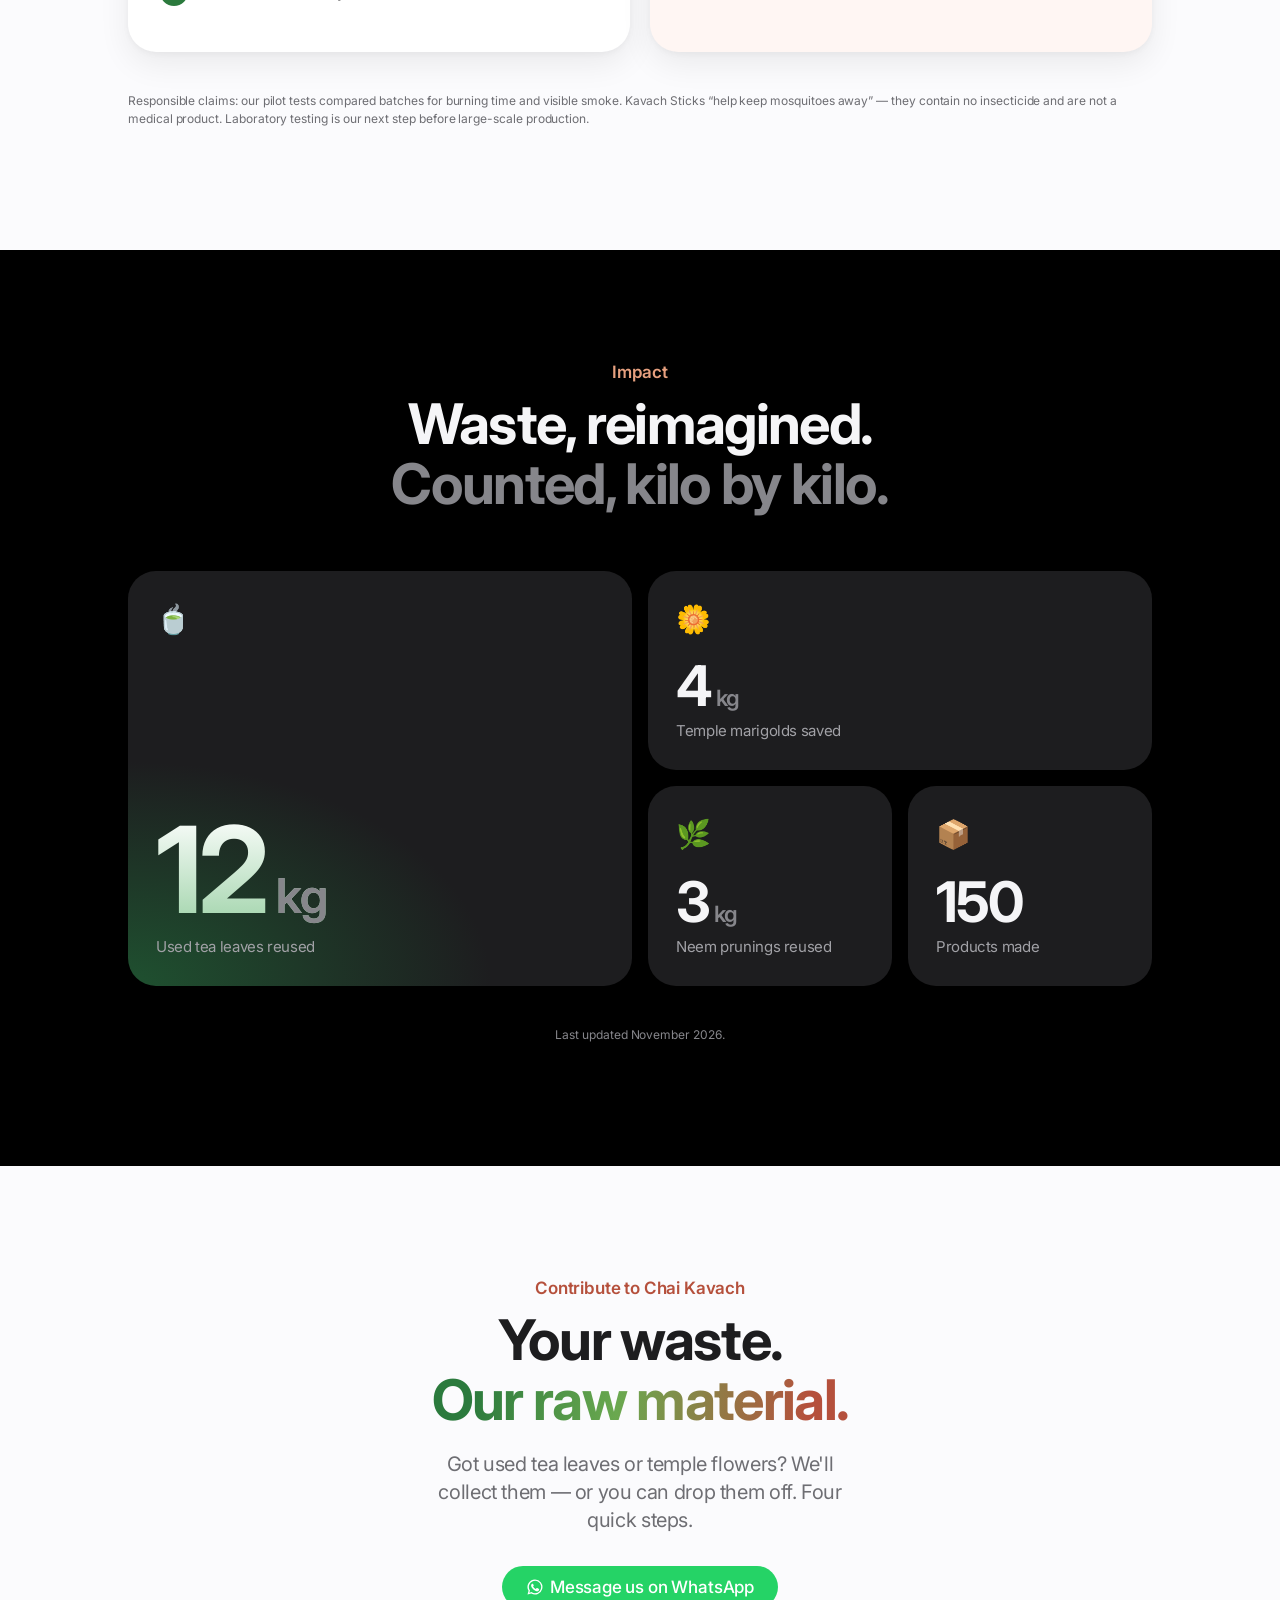
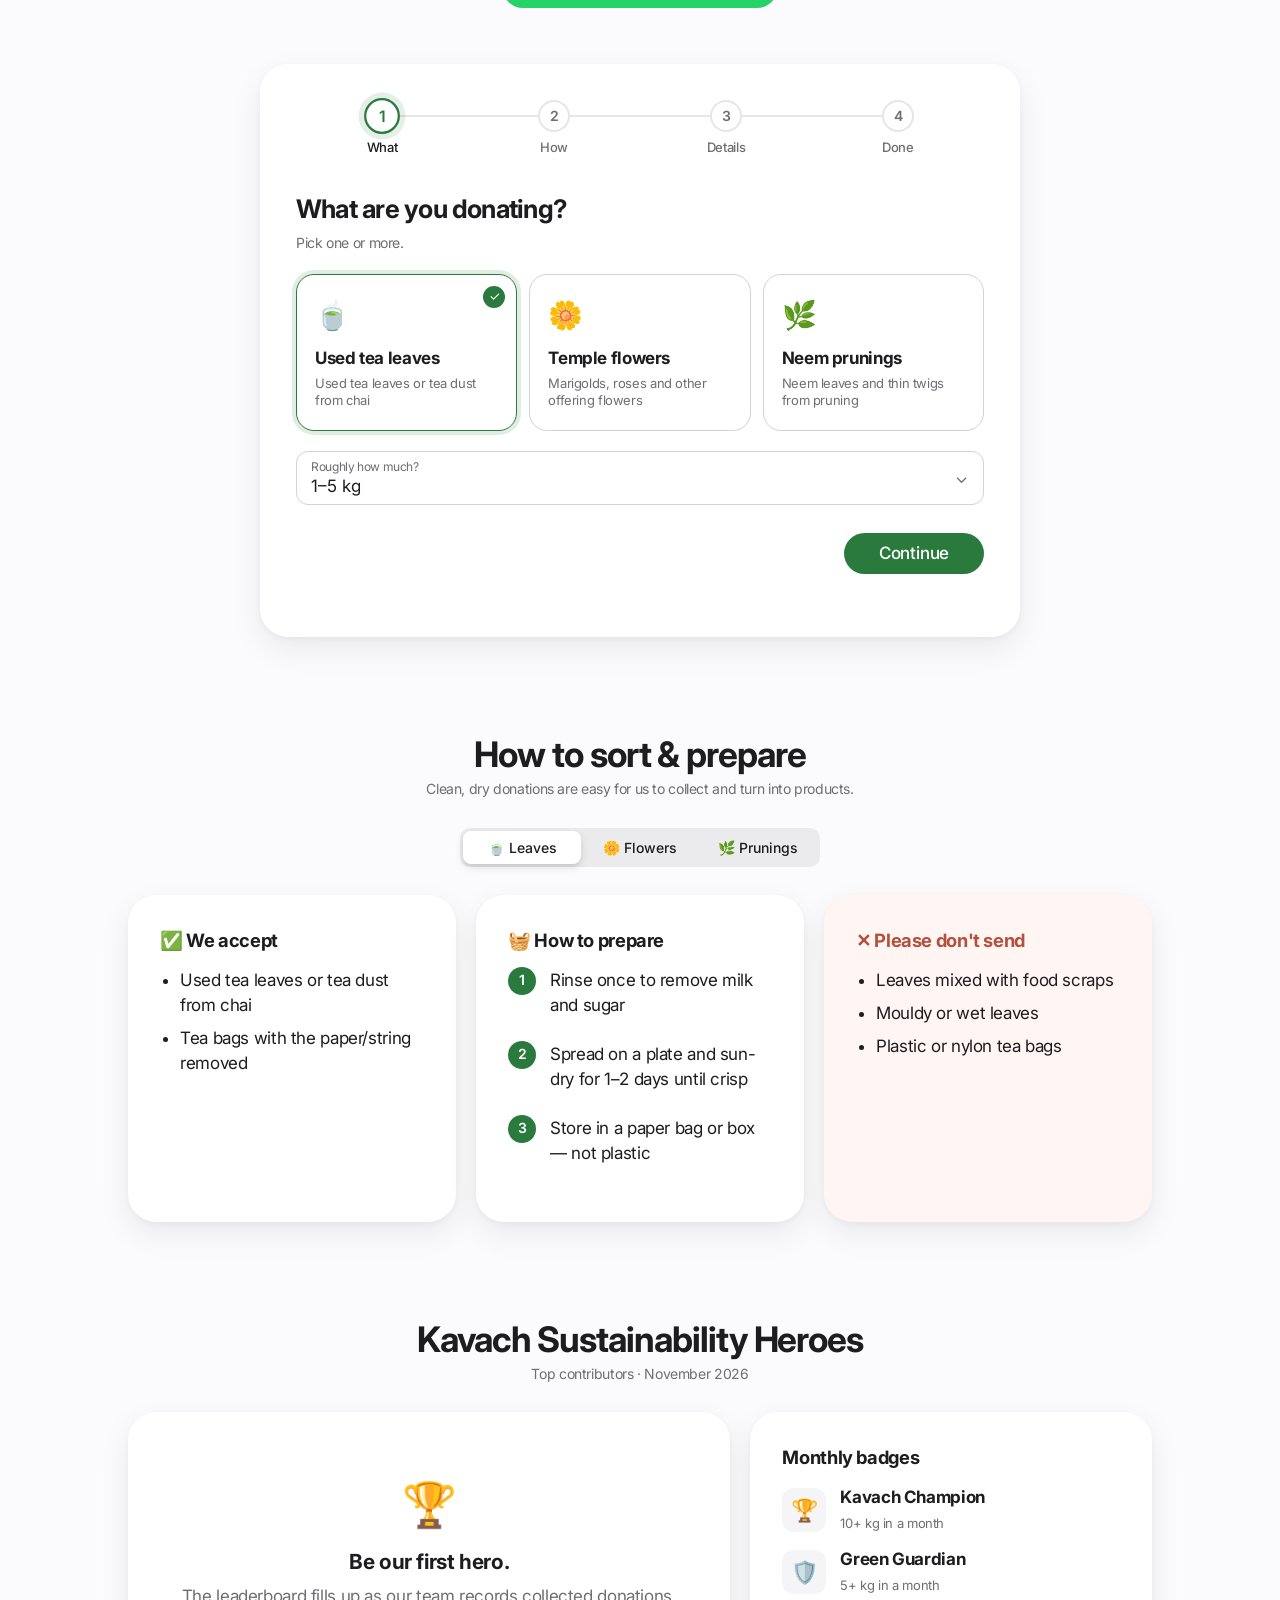
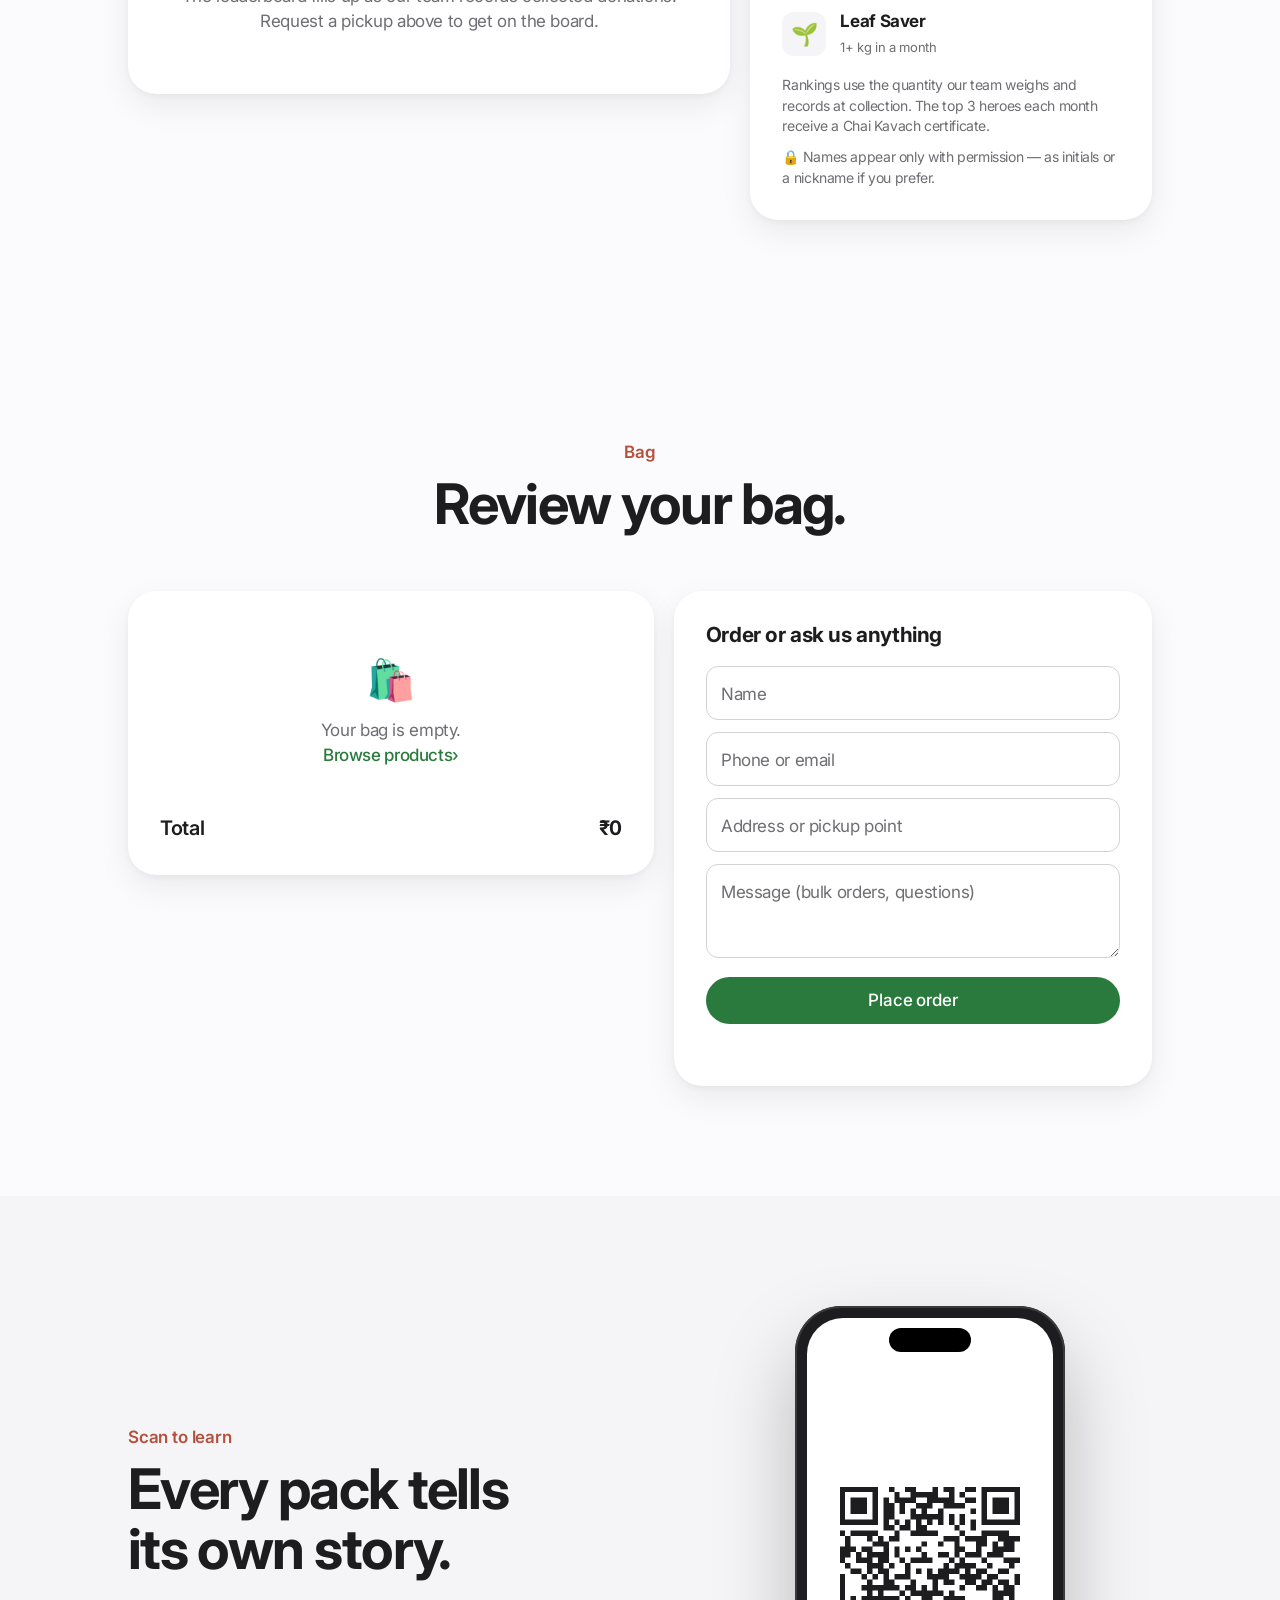
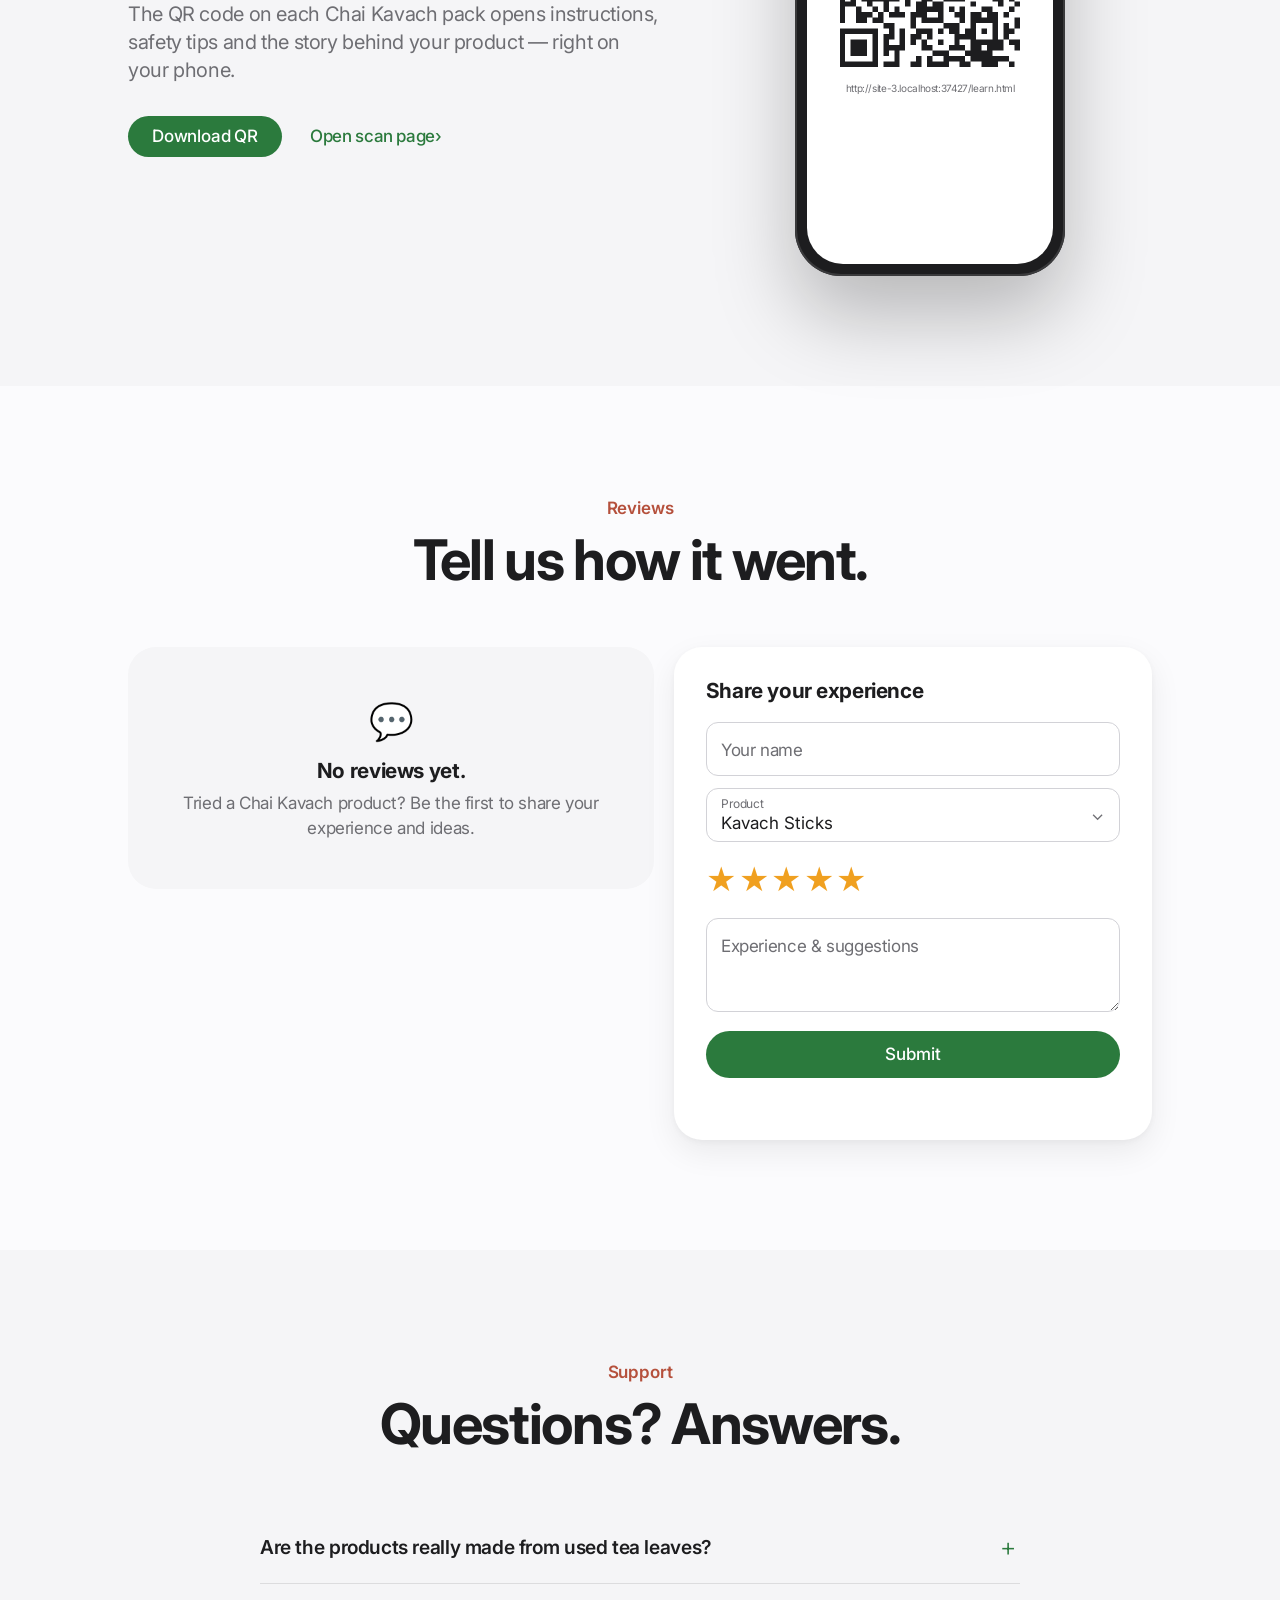
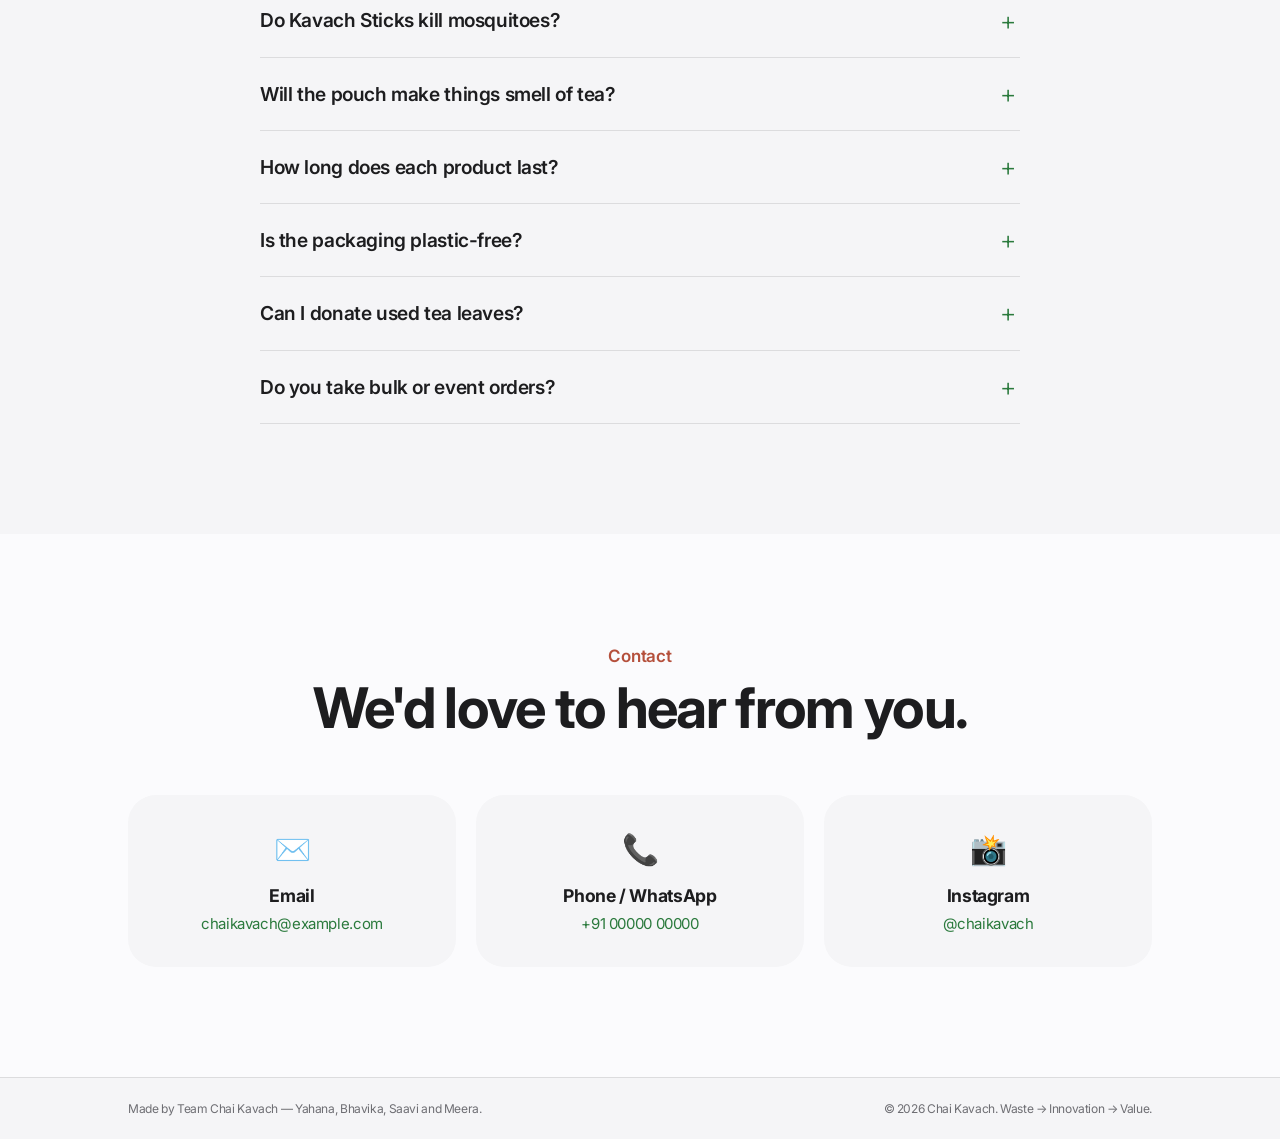
==== commit 7296c4b8: "Use real Kavach Dhoop photo, colour-graded to match the product set Co-Authored-By: Claude Opus 5.5 " ====
--- a/index.html
+++ b/index.html
@@ -57,7 +57,7 @@
   <div class="hero-stage" id="heroStage">
     <figure class="stage-card c1"><img src="images/kavach-sticks.jpg" alt="Kavach Sticks on marigold petals"></figure>
     <figure class="stage-card c2"><img src="images/kavach-pouch.jpg" alt="Kavach Pouch on marigold petals"></figure>
-    <figure class="stage-card c3"><img src="images/ingredients.jpg" alt="Neem leaves and marigold petals — our raw materials"></figure>
+    <figure class="stage-card c3"><img src="images/kavach-dhoop-square.jpg" alt="A Kavach Dhoop cone smouldering in a brass dish"></figure>
   </div>
 </section>
 
